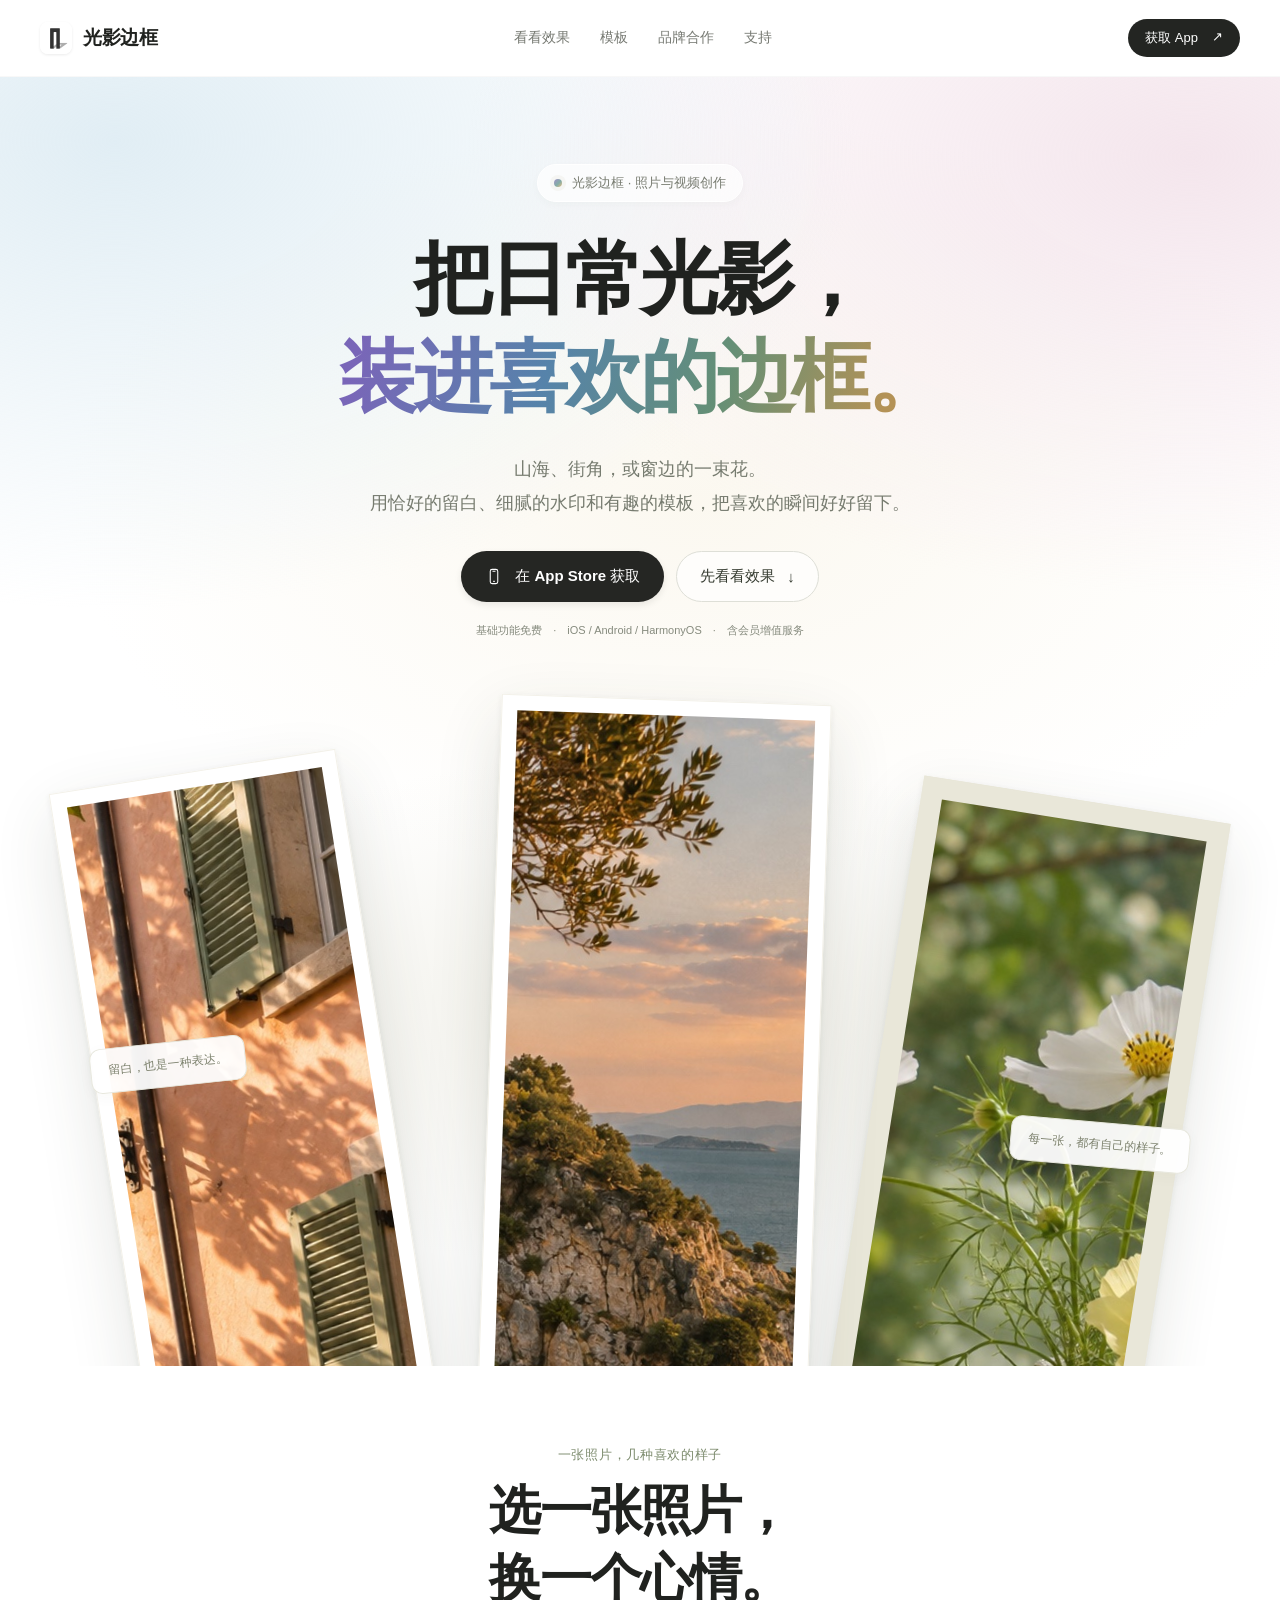
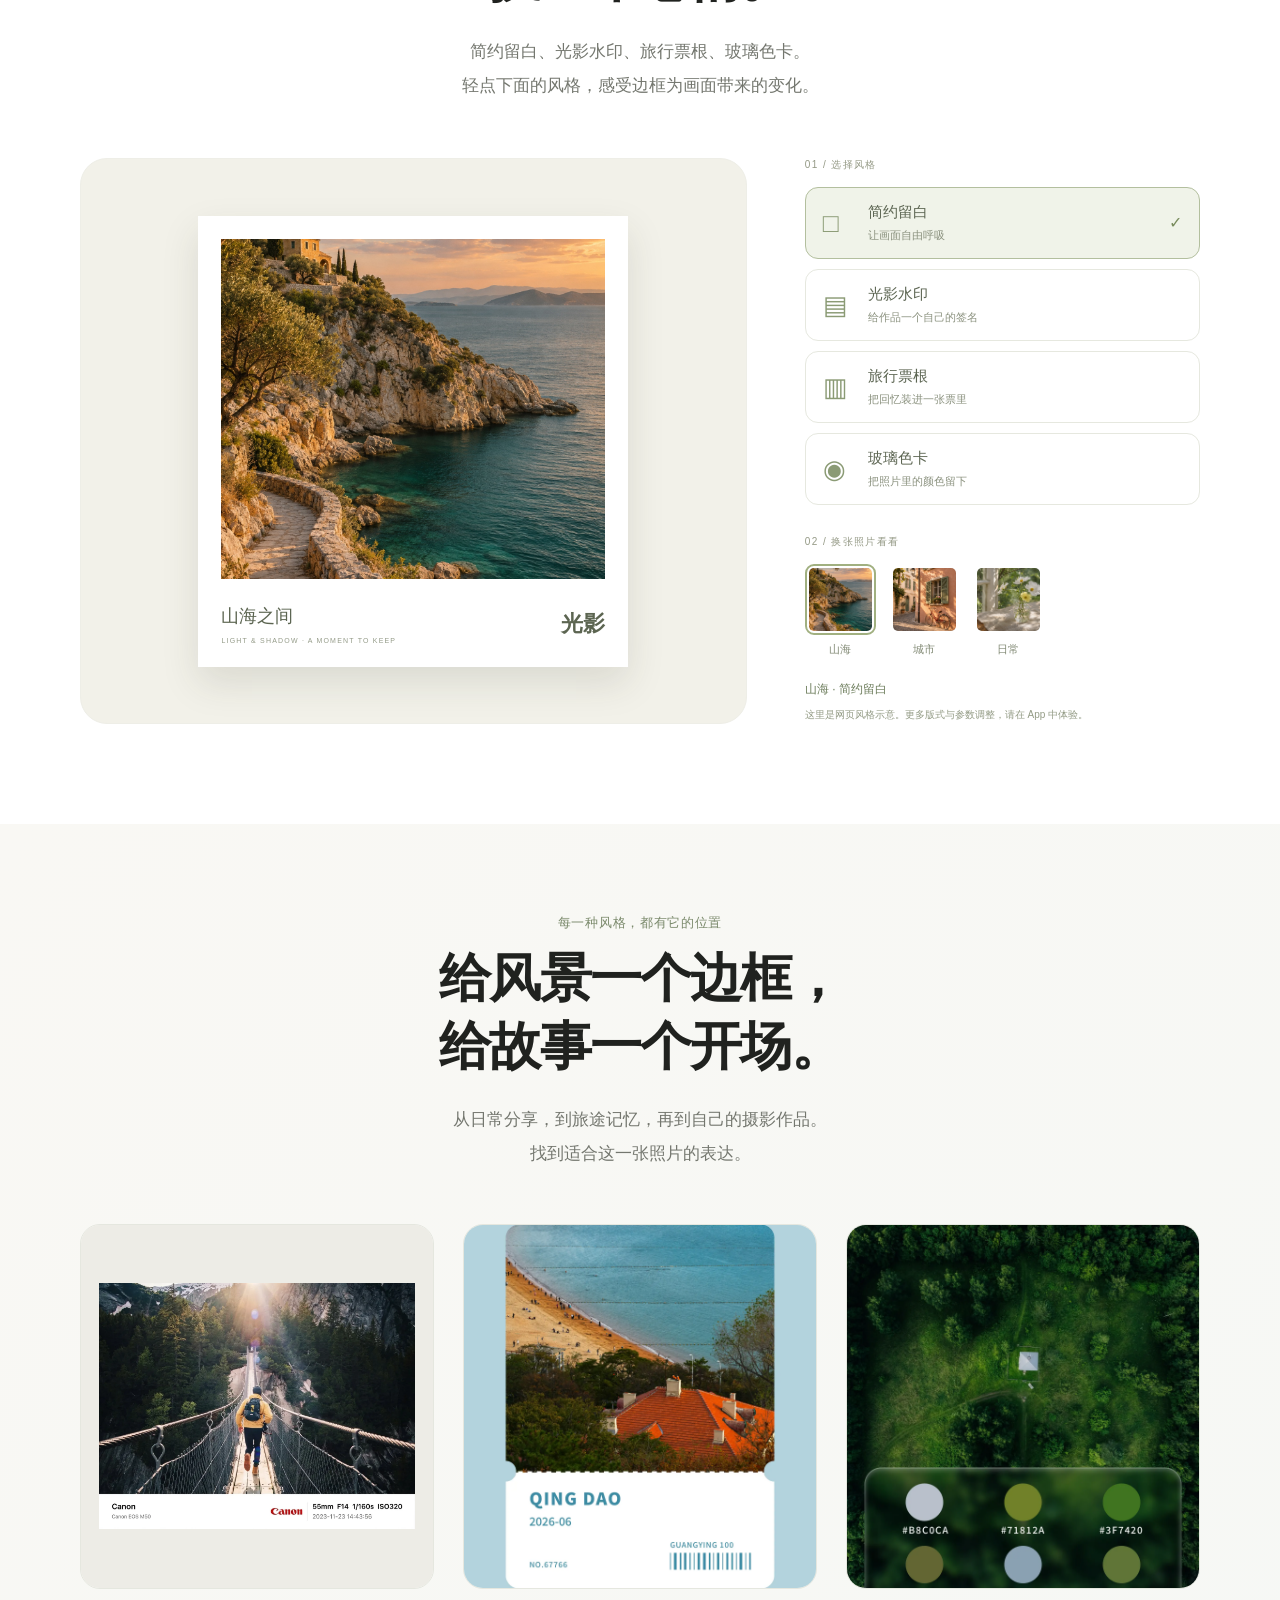
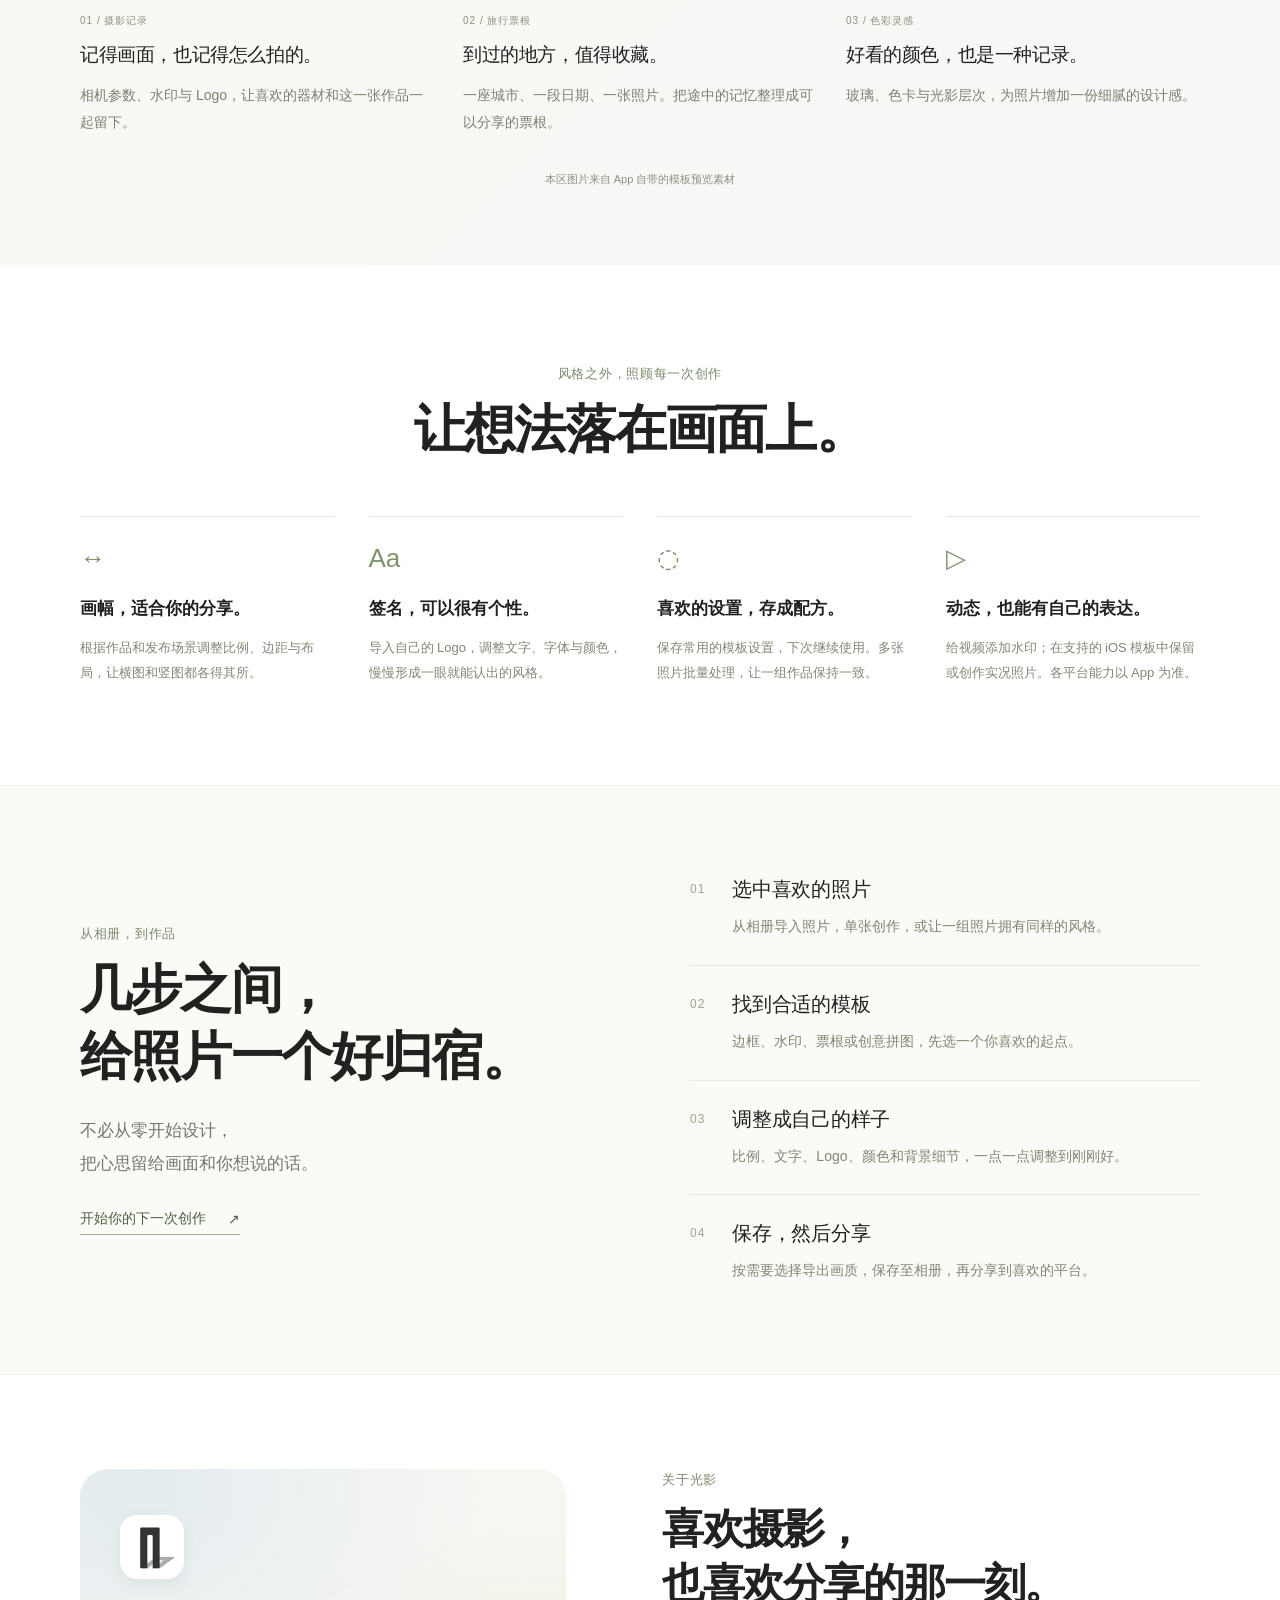
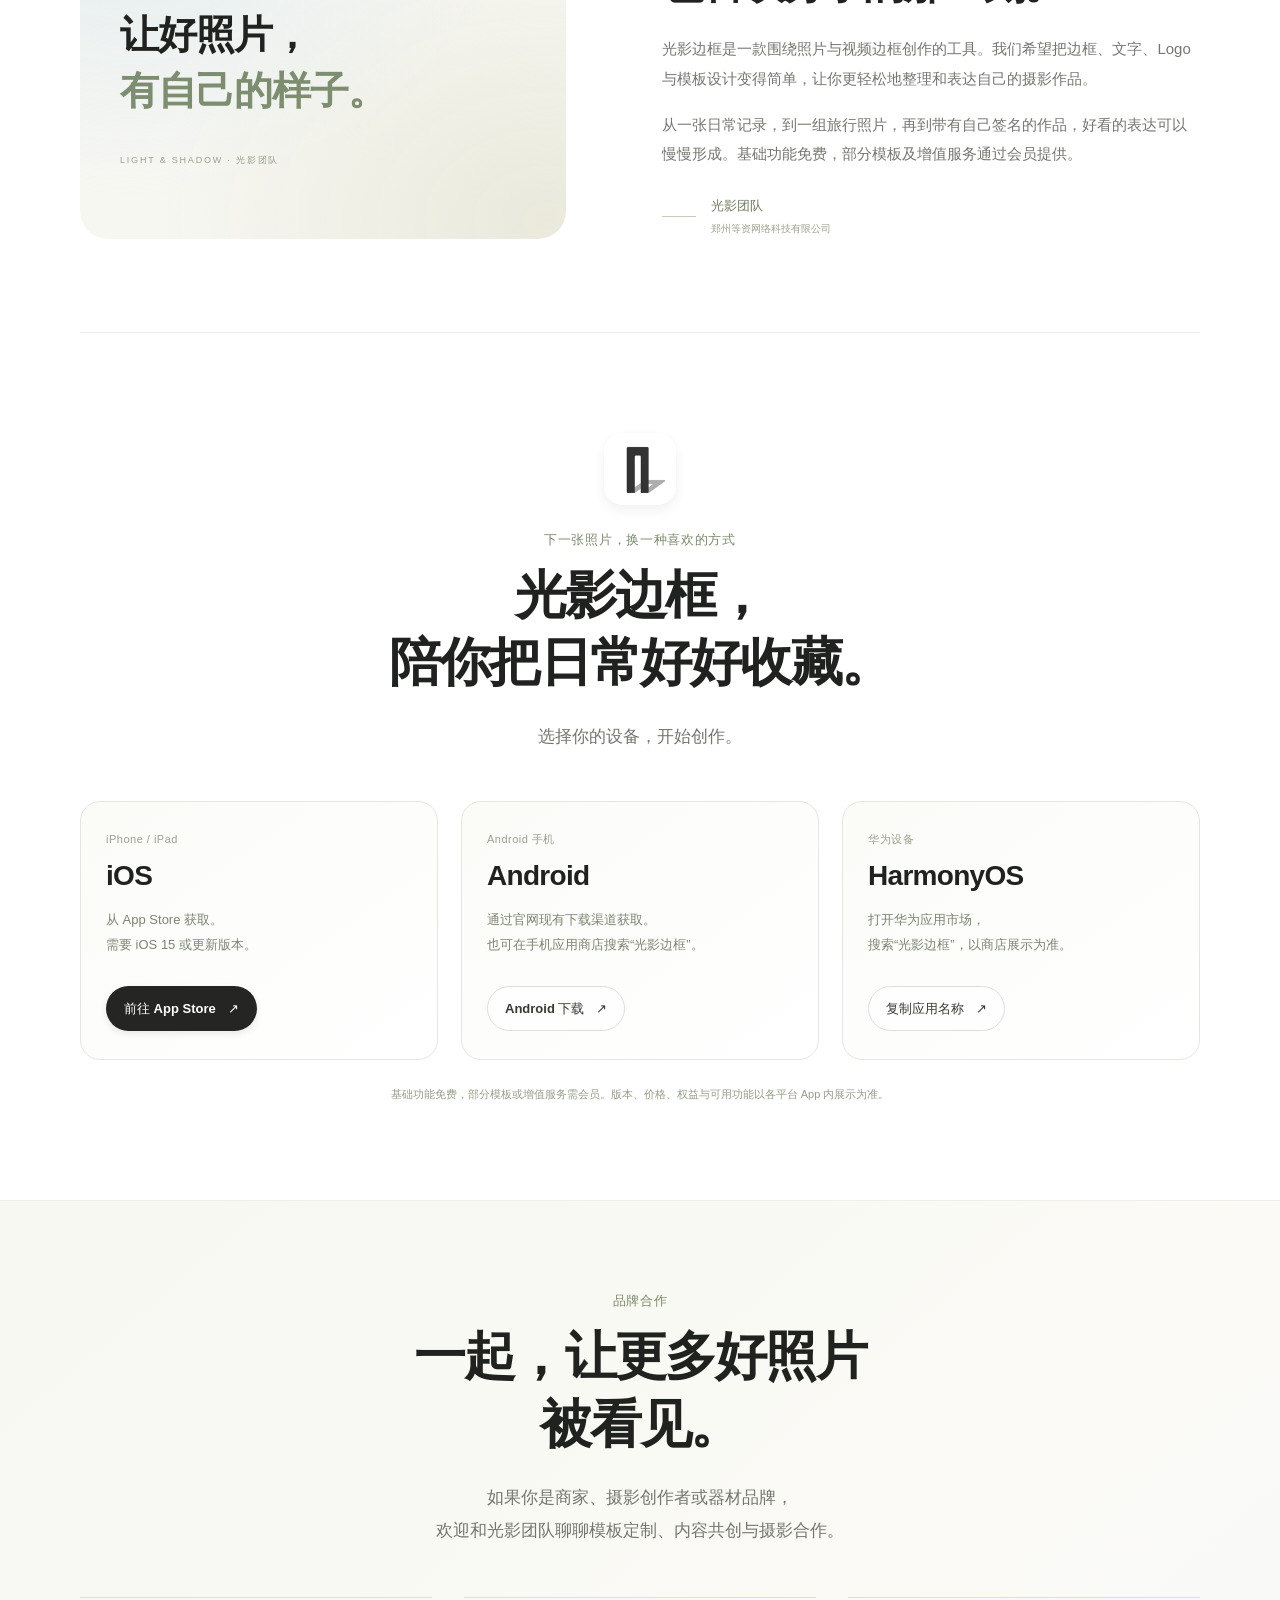
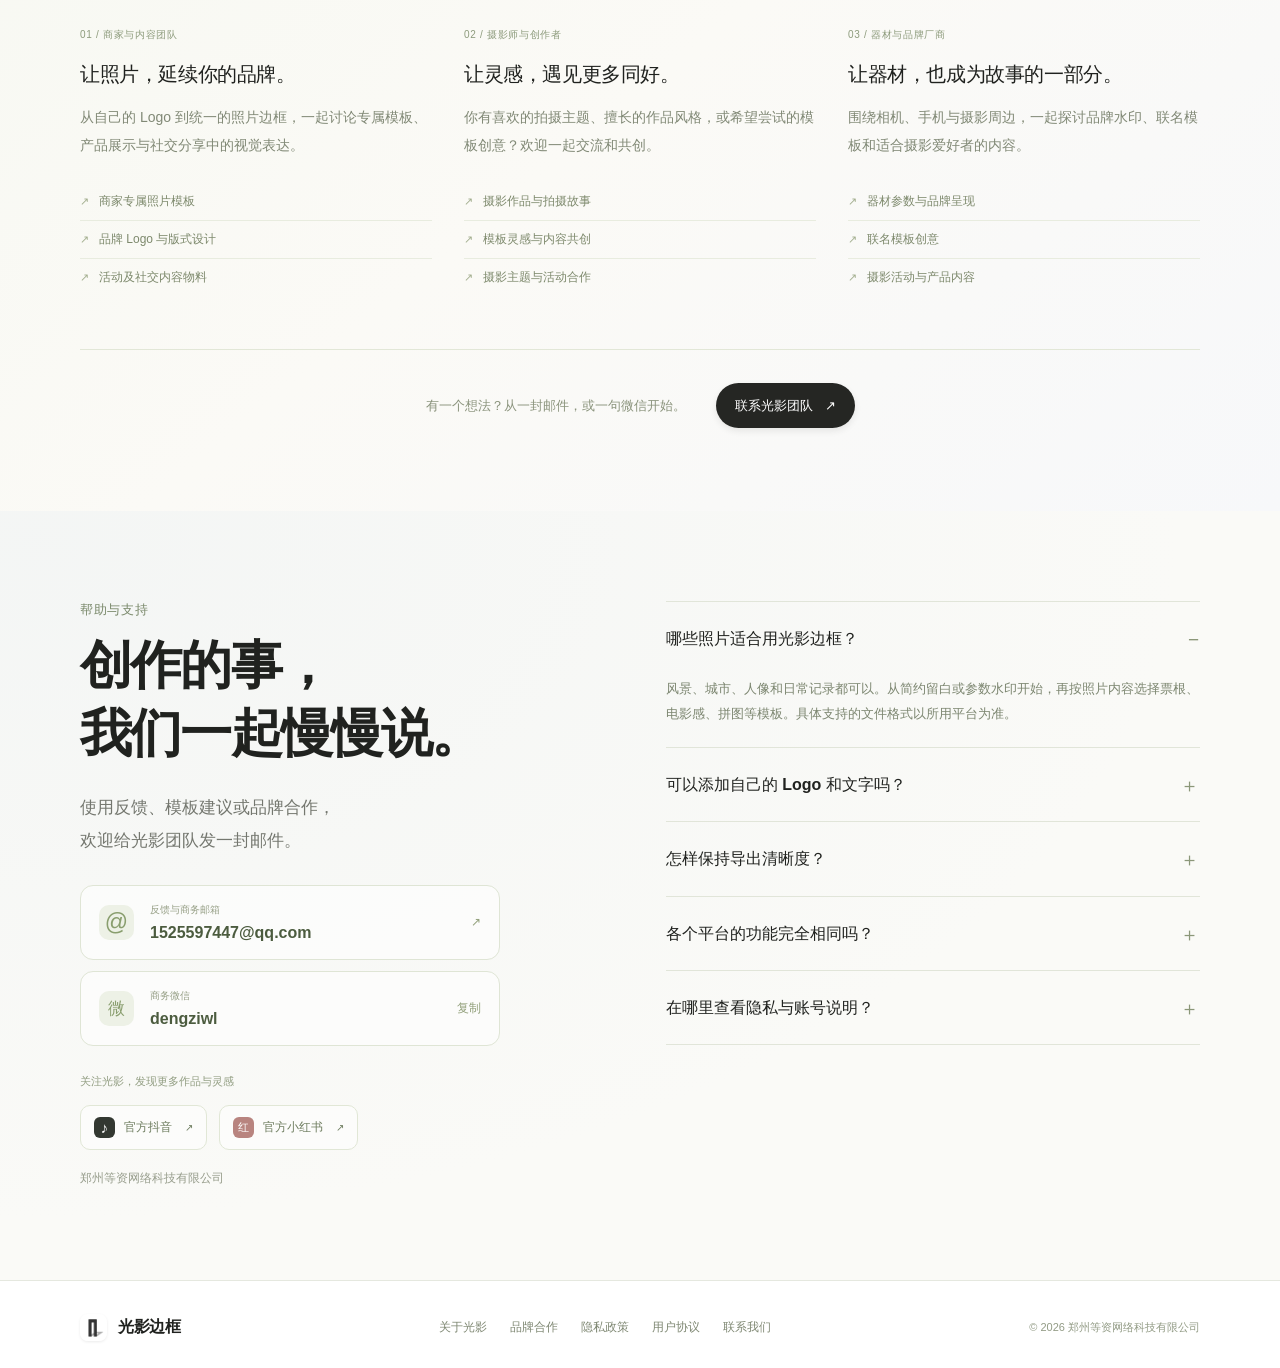
==== light-shadow-border/index.html @ 0f3b9ece "补充光影边框品牌合作、团队介绍与官方联系入口" ====
<!doctype html>
<html lang="zh-Hans">
<head>
<meta charset="utf-8"><meta name="viewport" content="width=device-width,initial-scale=1"><meta name="theme-color" content="#fbfaf7">
<title>光影边框 · 把日常光影，装进喜欢的边框。</title>
<meta name="description" content="光影边框，为照片与视频添加边框、参数水印、旅行票根与创意模板。自定义 Logo、文字与版式，批量保存喜欢的风格。支持 iOS、Android 与 HarmonyOS。">
<meta property="og:title" content="光影边框 · 把日常光影，装进喜欢的边框。"><meta property="og:description" content="留白、光影、水印与票根，让每一张照片都有自己的表达。"><meta property="og:type" content="website">
<link rel="icon" href="assets/icon.png" type="image/png"><link rel="stylesheet" href="style.css"><script src="app.js" defer></script>
</head>
<body>
<a class="skip-link" href="#main">跳到正文</a>
<header class="site-header"><div class="header-inner"><a class="brand" href="#main" aria-label="光影边框首页"><img src="assets/icon.png" alt="" width="32" height="32"><span>光影边框</span></a><nav class="main-nav" aria-label="页面导航"><a href="#playground">看看效果</a><a href="#templates">模板</a><a class="nav-secondary" href="#cooperation">品牌合作</a><a href="#support">支持</a></nav><a class="header-action" href="#download">获取 App <span aria-hidden="true">↗</span></a></div></header>
<main id="main">
<section class="hero" aria-labelledby="hero-title"><div class="hero-glow" aria-hidden="true"></div><div class="wrap hero-content"><p class="eyebrow-pill"><span class="color-dot" aria-hidden="true"></span> 光影边框 · 照片与视频创作</p><h1 id="hero-title">把日常光影，<br><span class="gradient-text">装进喜欢的边框。</span></h1><p class="hero-description">山海、街角，或窗边的一束花。<br>用恰好的留白、细腻的水印和有趣的模板，把喜欢的瞬间好好留下。</p><div class="hero-actions"><a class="button button-dark" href="https://apps.apple.com/cn/app/id6446897199" target="_blank" rel="noopener noreferrer"><svg viewBox="0 0 24 24" aria-hidden="true"><rect x="7" y="2.5" width="10" height="19" rx="2.5"></rect><path d="M10 5h4M11 18.5h2"></path></svg>在 App Store 获取</a><a class="button button-light" href="#playground">先看看效果 <span aria-hidden="true">↓</span></a></div><p class="hero-meta">基础功能免费 <span>·</span> iOS / Android / HarmonyOS <span>·</span> 含会员增值服务</p></div>
<div class="hero-gallery wrap" aria-label="三张照片的边框风格示意"><figure class="art-card art-city"><img src="assets/city.jpg" alt="AI 示例摄影：暖色街角、百叶窗与一辆红色自行车。" width="1086" height="1448" decoding="async"><figcaption><span>光落在街角</span><small>A SLOW AFTERNOON</small></figcaption></figure><figure class="art-card art-coast"><img src="assets/coast.jpg" alt="AI 示例摄影：落日下的海岸、石阶与远山。" width="1086" height="1448" fetchpriority="high"><figcaption><div><strong>光影边框</strong><small>把喜欢的瞬间好好留下</small></div><span class="tiny-rule" aria-hidden="true"></span><span>LIGHT<br>& SHADOW</span></figcaption></figure><figure class="art-card art-flowers"><img src="assets/flowers.jpg" alt="AI 示例摄影：窗边玻璃花瓶中的白色与淡黄色花朵。" width="1448" height="1086" decoding="async"><figcaption><strong>给日常<br>一点温柔</strong><span class="flower-stamp" aria-hidden="true">EVERY<br>DAY</span></figcaption></figure><span class="gallery-note note-one">留白，也是一种表达。</span><span class="gallery-note note-two">每一张，都有自己的样子。</span></div><p class="image-note">AI 示例摄影 · 网页边框风格示意，实际效果以 App 为准</p></section>

<section class="playground-section wrap" id="playground" aria-labelledby="playground-title"><div class="section-intro centered"><p class="eyebrow">一张照片，几种喜欢的样子</p><h2 id="playground-title">选一张照片，<br>换一个心情。</h2><p>简约留白、光影水印、旅行票根、玻璃色卡。<br>轻点下面的风格，感受边框为画面带来的变化。</p></div><div class="playground"><div class="preview-stage" id="preview-stage" style="--photo:url('assets/coast.jpg')"><div class="demo-frame" id="demo-frame" data-style="white"><img id="demo-photo" src="assets/coast.jpg" alt="山海示例照片，简约留白风格。" width="1086" height="1448" loading="lazy"><div class="frame-caption"><div><strong id="frame-title">山海之间</strong><span class="frame-subtitle">LIGHT & SHADOW · A MOMENT TO KEEP</span></div><span class="frame-mark" aria-hidden="true">光影</span></div><div class="palette-strip" aria-label="示例配色"><span style="--swatch:#40665e"></span><span style="--swatch:#bd9566"></span><span style="--swatch:#e4d1b4"></span><small>A LITTLE LIGHT,<br>A LITTLE LIFE.</small></div></div></div><div class="preview-controls"><div><p class="control-label">01 / 选择风格</p><div class="style-options" role="group" aria-label="边框风格"><button class="style-option selected" data-style="white" aria-pressed="true"><span class="style-symbol" aria-hidden="true">□</span><span>简约留白<small>让画面自由呼吸</small></span><span class="selected-mark" aria-hidden="true">✓</span></button><button class="style-option" data-style="watermark" aria-pressed="false"><span class="style-symbol" aria-hidden="true">▤</span><span>光影水印<small>给作品一个自己的签名</small></span><span class="selected-mark" aria-hidden="true">✓</span></button><button class="style-option" data-style="ticket" aria-pressed="false"><span class="style-symbol" aria-hidden="true">▥</span><span>旅行票根<small>把回忆装进一张票里</small></span><span class="selected-mark" aria-hidden="true">✓</span></button><button class="style-option" data-style="glass" aria-pressed="false"><span class="style-symbol" aria-hidden="true">◉</span><span>玻璃色卡<small>把照片里的颜色留下</small></span><span class="selected-mark" aria-hidden="true">✓</span></button></div></div><div class="photo-picker"><p class="control-label">02 / 换张照片看看</p><div class="photo-options" role="group" aria-label="示例照片"><button data-photo="coast" class="photo-option selected" aria-pressed="true"><img src="assets/coast.jpg" alt="" width="72" height="72"><span>山海</span></button><button data-photo="city" class="photo-option" aria-pressed="false"><img src="assets/city.jpg" alt="" width="72" height="72"><span>城市</span></button><button data-photo="flowers" class="photo-option" aria-pressed="false"><img src="assets/flowers.jpg" alt="" width="72" height="72"><span>日常</span></button></div></div><p class="demo-note" id="demo-status" aria-live="polite">山海 · 简约留白</p><p class="demo-disclaimer">这里是网页风格示意。更多版式与参数调整，请在 App 中体验。</p></div></div></section>

<section class="templates-section" id="templates" aria-labelledby="templates-title"><div class="wrap"><div class="section-intro centered"><p class="eyebrow">每一种风格，都有它的位置</p><h2 id="templates-title">给风景一个边框，<br>给故事一个开场。</h2><p>从日常分享，到旅途记忆，再到自己的摄影作品。<br>找到适合这一张照片的表达。</p></div><div class="template-grid"><article class="template-card"><div class="template-art watermark-art"><img src="assets/template-watermark.webp" alt="App 内置模板预览：吊桥风景照片，下方展示相机品牌与拍摄参数。" width="1200" height="933" loading="lazy"></div><span class="template-index">01 / 摄影记录</span><h3>记得画面，也记得怎么拍的。</h3><p>相机参数、水印与 Logo，让喜欢的器材和这一张作品一起留下。</p></article><article class="template-card"><div class="template-art ticket-art"><img src="assets/template-ticket.webp" alt="App 内置旅行票根模板：海边照片与城市名称、日期和条码组成票根。" width="1500" height="2000" loading="lazy"></div><span class="template-index">02 / 旅行票根</span><h3>到过的地方，值得收藏。</h3><p>一座城市、一段日期、一张照片。把途中的记忆整理成可以分享的票根。</p></article><article class="template-card"><div class="template-art palette-art"><img src="assets/template-palette.webp" alt="App 内置玻璃色卡模板：绿色森林照片上呈现毛玻璃配色卡片。" width="1500" height="2000" loading="lazy"></div><span class="template-index">03 / 色彩灵感</span><h3>好看的颜色，也是一种记录。</h3><p>玻璃、色卡与光影层次，为照片增加一份细腻的设计感。</p></article></div><p class="image-note">本区图片来自 App 自带的模板预览素材</p></div></section>

<section class="features-section wrap" aria-labelledby="features-title"><div class="section-intro centered"><p class="eyebrow">风格之外，照顾每一次创作</p><h2 id="features-title">让想法落在画面上。</h2></div><div class="feature-grid"><article><span class="feature-symbol" aria-hidden="true">↔</span><h3>画幅，适合你的分享。</h3><p>根据作品和发布场景调整比例、边距与布局，让横图和竖图都各得其所。</p></article><article><span class="feature-symbol" aria-hidden="true">Aa</span><h3>签名，可以很有个性。</h3><p>导入自己的 Logo，调整文字、字体与颜色，慢慢形成一眼就能认出的风格。</p></article><article><span class="feature-symbol" aria-hidden="true">◌</span><h3>喜欢的设置，存成配方。</h3><p>保存常用的模板设置，下次继续使用。多张照片批量处理，让一组作品保持一致。</p></article><article><span class="feature-symbol" aria-hidden="true">▷</span><h3>动态，也能有自己的表达。</h3><p>给视频添加水印；在支持的 iOS 模板中保留或创作实况照片。各平台能力以 App 为准。</p></article></div></section>

<section class="workflow-section" id="workflow" aria-labelledby="workflow-title"><div class="wrap workflow-inner"><div class="section-intro"><p class="eyebrow">从相册，到作品</p><h2 id="workflow-title">几步之间，<br>给照片一个好归宿。</h2><p>不必从零开始设计，<br>把心思留给画面和你想说的话。</p><a class="text-link" href="#download">开始你的下一次创作 <span aria-hidden="true">↗</span></a></div><ol class="workflow"><li><span class="step-number">01</span><div><h3>选中喜欢的照片</h3><p>从相册导入照片，单张创作，或让一组照片拥有同样的风格。</p></div></li><li><span class="step-number">02</span><div><h3>找到合适的模板</h3><p>边框、水印、票根或创意拼图，先选一个你喜欢的起点。</p></div></li><li><span class="step-number">03</span><div><h3>调整成自己的样子</h3><p>比例、文字、Logo、颜色和背景细节，一点一点调整到刚刚好。</p></div></li><li><span class="step-number">04</span><div><h3>保存，然后分享</h3><p>按需要选择导出画质，保存至相册，再分享到喜欢的平台。</p></div></li></ol></div></section>

<section class="about-section wrap" id="about" aria-labelledby="about-title"><div class="about-visual" aria-hidden="true"><img src="assets/icon.png" alt="" width="64" height="64"><p>让好照片，<br><span>有自己的样子。</span></p><small>LIGHT & SHADOW · 光影团队</small></div><div class="section-intro about-copy"><p class="eyebrow">关于光影</p><h2 id="about-title">喜欢摄影，<br>也喜欢分享的那一刻。</h2><p>光影边框是一款围绕照片与视频边框创作的工具。我们希望把边框、文字、Logo 与模板设计变得简单，让你更轻松地整理和表达自己的摄影作品。</p><p>从一张日常记录，到一组旅行照片，再到带有自己签名的作品，好看的表达可以慢慢形成。基础功能免费，部分模板及增值服务通过会员提供。</p><div class="about-signature"><span class="signature-rule" aria-hidden="true"></span><span>光影团队<small>郑州等资网络科技有限公司</small></span></div></div></section>

<section class="download-section wrap" id="download" aria-labelledby="download-title"><div class="section-intro centered"><img class="large-icon" src="assets/icon.png" alt="光影边框图标" width="72" height="72" loading="lazy"><p class="eyebrow">下一张照片，换一种喜欢的方式</p><h2 id="download-title">光影边框，<br>陪你把日常好好收藏。</h2><p>选择你的设备，开始创作。</p></div><div class="download-grid"><article><span class="platform-type">iPhone / iPad</span><h3>iOS</h3><p>从 App Store 获取。<br>需要 iOS 15 或更新版本。</p><a class="button button-dark" href="https://apps.apple.com/cn/app/id6446897199" target="_blank" rel="noopener noreferrer">前往 App Store <span aria-hidden="true">↗</span></a></article><article><span class="platform-type">Android 手机</span><h3>Android</h3><p>通过官网现有下载渠道获取。<br>也可在手机应用商店搜索“光影边框”。</p><a class="button button-light" href="https://www.pgyer.com/0Vx03O" target="_blank" rel="noopener noreferrer">Android 下载 <span aria-hidden="true">↗</span></a></article><article><span class="platform-type">华为设备</span><h3>HarmonyOS</h3><p>打开华为应用市场，<br>搜索“光影边框”，以商店展示为准。</p><button class="button button-light" id="copy-name" type="button">复制应用名称 <span aria-hidden="true">↗</span></button><span id="copy-status" class="copy-status" aria-live="polite"></span></article></div><p class="download-note">基础功能免费，部分模板或增值服务需会员。版本、价格、权益与可用功能以各平台 App 内展示为准。</p></section>

<section class="cooperation-section" id="cooperation" aria-labelledby="cooperation-title"><div class="wrap"><div class="section-intro centered"><p class="eyebrow">品牌合作</p><h2 id="cooperation-title">一起，让更多好照片<br>被看见。</h2><p>如果你是商家、摄影创作者或器材品牌，<br>欢迎和光影团队聊聊模板定制、内容共创与摄影合作。</p></div><div class="cooperation-grid"><article><span class="cooperation-number">01 / 商家与内容团队</span><h3>让照片，延续你的品牌。</h3><p>从自己的 Logo 到统一的照片边框，一起讨论专属模板、产品展示与社交分享中的视觉表达。</p><ul><li>商家专属照片模板</li><li>品牌 Logo 与版式设计</li><li>活动及社交内容物料</li></ul></article><article><span class="cooperation-number">02 / 摄影师与创作者</span><h3>让灵感，遇见更多同好。</h3><p>你有喜欢的拍摄主题、擅长的作品风格，或希望尝试的模板创意？欢迎一起交流和共创。</p><ul><li>摄影作品与拍摄故事</li><li>模板灵感与内容共创</li><li>摄影主题与活动合作</li></ul></article><article><span class="cooperation-number">03 / 器材与品牌厂商</span><h3>让器材，也成为故事的一部分。</h3><p>围绕相机、手机与摄影周边，一起探讨品牌水印、联名模板和适合摄影爱好者的内容。</p><ul><li>器材参数与品牌呈现</li><li>联名模板创意</li><li>摄影活动与产品内容</li></ul></article></div><div class="cooperation-cta"><p>有一个想法？从一封邮件，或一句微信开始。</p><a class="button button-dark" href="#support">联系光影团队 <span aria-hidden="true">↗</span></a></div></div></section>

<section class="support-section" id="support" aria-labelledby="support-title"><div class="wrap support-inner"><div class="section-intro"><p class="eyebrow">帮助与支持</p><h2 id="support-title">创作的事，<br>我们一起慢慢说。</h2><p>使用反馈、模板建议或品牌合作，<br>欢迎给光影团队发一封邮件。</p><div class="contact-channels"><a class="contact-card" href="mailto:1525597447@qq.com"><span class="channel-icon" aria-hidden="true">@</span><span class="channel-content"><small>反馈与商务邮箱</small><strong>1525597447@qq.com</strong></span><span class="channel-action" aria-hidden="true">↗</span></a><button class="contact-card" id="copy-wechat" type="button" aria-label="复制商务微信 dengziwl"><span class="channel-icon wechat-symbol" aria-hidden="true">微</span><span class="channel-content"><small>商务微信</small><strong>dengziwl</strong></span><span class="channel-action">复制</span></button><p id="wechat-status" class="wechat-status" aria-live="polite"></p></div><div class="official-social"><p>关注光影，发现更多作品与灵感</p><div class="social-links"><a href="https://www.douyin.com/user/MS4wLjABAAAAMjdyIV0dz4E5oUwbGMgrH6rC6x3A-pm4O27nnhveDzQ" target="_blank" rel="noopener noreferrer"><span class="social-icon douyin-icon" aria-hidden="true">♪</span>官方抖音 <span aria-hidden="true">↗</span></a><a href="https://www.xiaohongshu.com/user/profile/626b87c7000000002102404c" target="_blank" rel="noopener noreferrer"><span class="social-icon redbook-icon" aria-hidden="true">红</span>官方小红书 <span aria-hidden="true">↗</span></a></div></div><p class="company-note">郑州等资网络科技有限公司</p></div><div class="faq-list"><details open><summary>哪些照片适合用光影边框？</summary><p>风景、城市、人像和日常记录都可以。从简约留白或参数水印开始，再按照片内容选择票根、电影感、拼图等模板。具体支持的文件格式以所用平台为准。</p></details><details><summary>可以添加自己的 Logo 和文字吗？</summary><p>可以。App 支持本地 Logo 与文字编辑；不同模板提供的字体、颜色、边距、参数和位置选项有所不同。你也可以把常用设置保存为配方。</p></details><details><summary>怎样保持导出清晰度？</summary><p>请在“我的”中的导出画质设置里选择适合的质量，并尽量使用清晰原图。原图档仍会经过模板绘制与格式编码，成图尺寸也与照片、模板、格式和设备能力有关。</p></details><details><summary>各个平台的功能完全相同吗？</summary><p>各平台的模板、实况照片、视频与会员权益可能存在差异。例如部分 iOS 模板支持实况输出。请以设备上的 App 和应用商店说明为准。</p></details><details><summary>在哪里查看隐私与账号说明？</summary><p>请查看<a href="https://prod.dengziwl.com/treaty/PrivacyPolicy.html" target="_blank" rel="noopener noreferrer">现行隐私政策</a>和<a href="https://prod.dengziwl.com/treaty/serviceagreement.html" target="_blank" rel="noopener noreferrer">用户服务协议</a>。账号、会员、广告与其他联网服务的相关信息处理，以这些说明及 App 内授权提示为准。</p></details></div></div></section>
</main>
<footer class="site-footer"><div class="wrap footer-inner"><a class="brand" href="#main"><img src="assets/icon.png" alt="" width="27" height="27"><span>光影边框</span></a><nav aria-label="页脚"><a href="#about">关于光影</a><a href="#cooperation">品牌合作</a><a href="https://prod.dengziwl.com/treaty/PrivacyPolicy.html" target="_blank" rel="noopener noreferrer">隐私政策</a><a href="https://prod.dengziwl.com/treaty/serviceagreement.html" target="_blank" rel="noopener noreferrer">用户协议</a><a href="#support">联系我们</a></nav><p>© 2026 郑州等资网络科技有限公司</p></div></footer>
</body></html>
---- light-shadow-border/style.css ----
:root{color-scheme:light;--ink:#20221f;--muted:#74776f;--line:#e7e7df;--sage:#6d8061;--paper:#fbfaf7;font-family:-apple-system,BlinkMacSystemFont,"SF Pro Display","PingFang SC","Helvetica Neue",sans-serif}*{box-sizing:border-box}html{scroll-padding-top:92px}body{margin:0;background:#fff;color:var(--ink);-webkit-font-smoothing:antialiased}img{max-width:100%;display:block}figure,p{margin:0}a{color:inherit;text-decoration:none}button{font:inherit;cursor:pointer}a,button,summary{-webkit-tap-highlight-color:transparent}a:focus-visible,button:focus-visible,summary:focus-visible{outline:3px solid #8271bd;outline-offset:5px}button:disabled{cursor:default}.wrap{width:min(1120px,calc(100% - 64px));margin-inline:auto}.centered{text-align:center}.skip-link{position:fixed;left:20px;top:-100px;padding:12px;background:white;z-index:50;border:1px solid var(--line);border-radius:9px}.skip-link:focus{top:15px}
.site-header{position:sticky;top:0;z-index:20;background:#ffffffd9;backdrop-filter:blur(20px);-webkit-backdrop-filter:blur(20px);border-bottom:1px solid #26302308}.header-inner{height:76px;width:min(1300px,calc(100% - 80px));display:flex;align-items:center;justify-content:space-between;gap:24px;margin:auto}.brand{display:inline-flex;gap:11px;align-items:center;font-weight:650;font-size:19px;letter-spacing:-.4px}.brand img{border-radius:8px;box-shadow:0 1px 3px #00000015}.main-nav{display:flex;gap:30px;align-items:center;font-size:14px;color:#777a73}.main-nav a:hover{color:#3d5234}.header-action{background:#232522;color:white;font-size:13px;padding:10px 17px;border-radius:25px;display:flex;gap:14px}.button{display:inline-flex;gap:12px;align-items:center;justify-content:center;padding:14px 23px;border-radius:40px;min-height:51px;font-size:15px;font-weight:550;border:1px solid transparent}.button-dark{background:#252623;color:#fff;box-shadow:0 3px 7px #00000015}.button-dark:hover{background:#454a40}.button svg{width:18px;height:21px;fill:none;stroke:currentColor;stroke-width:1.4}.button-light{background:#ffffffb3;border:1px solid #dedfd7;color:#353b30}.button-light:hover{background:#f2f4ee}.text-link{display:inline-flex;gap:22px;align-items:center;border-bottom:1px solid #a6b09c;padding-bottom:6px;color:#4d6141;font-size:14px;font-weight:550}
.hero{position:relative;isolation:isolate;overflow:hidden;padding:87px 0 46px}.hero-glow{position:absolute;z-index:-1;inset:0 0 38%;pointer-events:none;background:radial-gradient(ellipse at 9% 8%,#d7e8f1bf,transparent 45%),radial-gradient(ellipse at 93% 10%,#efdae4ad,transparent 43%),radial-gradient(ellipse at 55% 53%,#f7f0de75,transparent 64%)}.hero-content{text-align:center}.eyebrow-pill{display:inline-flex;align-items:center;gap:10px;font-size:13px;color:#777b70;background:#ffffffb8;border:1px solid #ffffff;border-radius:30px;padding:9px 16px;margin-bottom:28px;box-shadow:0 3px 9px #363b2107}.color-dot{width:8px;height:8px;border-radius:50%;background:linear-gradient(135deg,#a190c7,#83aca6 55%,#e3bc80);box-shadow:0 0 0 4px #e6e8dd55}.hero h1{font-size:clamp(48px,6.2vw,80px);letter-spacing:-3.5px;line-height:1.23;font-weight:760;margin:0 0 27px}.gradient-text{background:linear-gradient(106deg,#7966b8 4%,#5683aa 35%,#648f76 63%,#b49256 90%);color:transparent;background-clip:text;-webkit-background-clip:text}.hero-description{font-size:18px;line-height:1.9;color:#767b6f;max-width:770px;margin:0 auto 30px}.hero-actions{display:flex;justify-content:center;gap:12px;align-items:center;flex-wrap:wrap}.hero-meta{font-size:11px;color:#868b7e;line-height:1.9;margin-top:18px}.hero-meta span{margin:0 8px}.hero-gallery{height:600px;max-width:1100px;position:relative;margin-top:42px;isolation:isolate}.hero-gallery:before{content:"";position:absolute;z-index:-1;inset:60px 0 0;background:radial-gradient(ellipse,#e8e6da94,transparent 68%)}.art-card{background:white;box-shadow:0 25px 65px #383e2924,0 2px 6px #292c2312;border:1px solid #f3f1e9;position:absolute}.art-card img{width:100%;object-fit:cover}.art-city{left:7%;top:80px;width:290px;padding:15px 15px 0;transform:rotate(-9deg)}.art-city img{aspect-ratio:3/4}.art-city figcaption{padding:16px 2px 21px;display:flex;flex-direction:column;gap:7px;font-size:14px}.art-city small{font-size:8px;letter-spacing:1.8px;color:#999482}.art-coast{width:330px;left:calc(50% - 165px);top:17px;padding:15px;z-index:2;transform:rotate(2deg)}.art-coast img{aspect-ratio:3/4}.art-coast figcaption{display:flex;align-items:center;gap:13px;padding:20px 2px 3px;font-size:9px;color:#4f5c4d}.art-coast strong{font-size:13px;font-weight:680}.art-coast small{display:block;font-size:8px;margin-top:6px;color:#8d9483}.art-coast .tiny-rule{width:1px;height:30px;background:#dfe2d8;margin-left:auto}.art-coast figcaption>span:last-child{font-size:9px;line-height:1.7;letter-spacing:1px}.art-flowers{right:5%;top:110px;width:310px;padding:20px;background:#e9e7d9;transform:rotate(9deg);border-color:#e9e7d9}.art-flowers img{aspect-ratio:1;object-position:60% center}.art-flowers figcaption{border-top:1px dashed #b4b6a1;background:white;position:relative;display:flex;justify-content:space-between;align-items:center;padding:24px 16px 27px;color:#68775a}.art-flowers figcaption:before,.art-flowers figcaption:after{content:"";position:absolute;top:-10px;width:20px;height:20px;background:#e9e7d9;border-radius:50%}.art-flowers figcaption:before{left:-10px}.art-flowers figcaption:after{right:-10px}.art-flowers strong{font-size:21px;line-height:1.6}.flower-stamp{font-size:9px;letter-spacing:1px;line-height:1.8;border:1px solid #c4c9b8;border-radius:50%;padding:14px 8px;transform:rotate(12deg)}.gallery-note{position:absolute;font-size:12px;z-index:3;background:#fffffff0;box-shadow:0 4px 15px #3b3e2a09;border:1px solid #e8e8de;border-radius:11px;padding:13px 17px;color:#7d826e}.note-one{left:0;top:360px;transform:rotate(-6deg)}.note-two{right:0;top:440px;transform:rotate(5deg)}.image-note{font-size:11px;line-height:1.8;text-align:center;color:#8c9182;margin-top:18px}
.section-intro h2{font-size:clamp(36px,4.2vw,52px);line-height:1.3;font-weight:710;letter-spacing:-1.8px;margin:13px 0 23px}.section-intro>p:not(.eyebrow){font-size:17px;line-height:1.95;color:var(--muted)}.eyebrow{font-size:13px;letter-spacing:.7px;color:#7b8a6c;font-weight:550;margin:0}.playground-section{padding-top:80px;padding-bottom:100px}.playground{display:grid;grid-template-columns:1.35fr .8fr;gap:58px;margin-top:56px;align-items:center}.preview-stage{position:relative;isolation:isolate;min-height:566px;display:flex;justify-content:center;align-items:center;background:#f2f1e9;border:1px solid #eeeee7;border-radius:27px;padding:42px;overflow:hidden}.demo-frame{width:100%;max-width:430px;padding:23px;background:white;box-shadow:0 16px 35px #34382a20;transition:padding .25s,background .25s,border-radius .25s;position:relative;isolation:isolate;overflow:hidden}.demo-frame>img{width:100%;height:340px;object-fit:cover;object-position:center}.frame-caption{display:flex;justify-content:space-between;align-items:center;gap:20px;padding-top:25px;color:#5c6551}.frame-caption strong{display:block;font-size:18px;font-weight:580}.frame-subtitle{display:block;font-size:7px;letter-spacing:1.2px;margin-top:9px;color:#949b88}.frame-mark{font-size:22px;font-weight:750;flex:none}.palette-strip{display:none}.demo-frame[data-style="watermark"]{padding:0;background:white}.demo-frame[data-style="watermark"]>img{height:350px}.demo-frame[data-style="watermark"] .frame-caption{padding:25px 23px 28px;flex-direction:row-reverse}.demo-frame[data-style="watermark"] .frame-mark{border-right:1px solid #e6e7df;padding-right:20px;color:#424e38;font-size:25px}.demo-frame[data-style="watermark"] .frame-caption strong{font-size:16px}.demo-frame[data-style="ticket"]{padding:20px;border-radius:20px;background:#dfe7dc}.demo-frame[data-style="ticket"]>img{height:300px;border-radius:12px 12px 0 0}.demo-frame[data-style="ticket"] .frame-caption{position:relative;background:white;border-top:1px dashed #b6c4b0;padding:25px 20px}.demo-frame[data-style="ticket"] .frame-caption:before,.demo-frame[data-style="ticket"] .frame-caption:after{content:"";position:absolute;top:-11px;border-radius:50%;width:22px;height:22px;background:#dfe7dc}.demo-frame[data-style="ticket"] .frame-caption:before{left:-11px}.demo-frame[data-style="ticket"] .frame-caption:after{right:-11px}.demo-frame[data-style="ticket"] .frame-mark{font-size:0;width:47px;height:35px;background:repeating-linear-gradient(90deg,#758c69 0 2px,white 2px 4px,#758c69 4px 5px,white 5px 7px)}.demo-frame[data-style="glass"]{padding:0;background:#323b31;border-radius:16px}.demo-frame[data-style="glass"]>img{height:435px}.demo-frame[data-style="glass"] .frame-caption{display:none}.demo-frame[data-style="glass"] .palette-strip{display:flex;align-items:center;gap:10px;position:absolute;bottom:18px;left:18px;right:18px;background:#fafbf5b8;backdrop-filter:blur(15px);-webkit-backdrop-filter:blur(15px);padding:18px 14px;border:1px solid #ffffff6b;border-radius:15px}.palette-strip>span{width:32px;height:32px;border-radius:50%;background:var(--swatch);flex:none}.palette-strip small{font-size:7px;letter-spacing:.6px;line-height:1.8;margin-left:auto;color:#46513f}.control-label{font-size:10px;color:#949985;letter-spacing:1.4px;margin:0 0 15px}.style-options{display:grid;gap:10px}.style-option{border:1px solid #e6e8df;border-radius:13px;padding:15px 17px;background:white;text-align:left;display:flex;align-items:center;gap:15px;color:#5d6653;transition:background .2s,border-color .2s}.style-option:hover{background:#f8f9f5}.style-option.selected{background:#f0f3e9;border-color:#b3bf9e}.style-symbol{font-size:26px;line-height:1;width:30px;color:#8b9b75}.style-option>span:nth-child(2){font-size:15px;font-weight:570}.style-option small{font-size:11px;font-weight:400;display:block;color:#8a917e;margin-top:6px}.selected-mark{margin-left:auto;visibility:hidden;color:#788b5c}.selected .selected-mark{visibility:visible}.photo-picker{margin-top:30px}.photo-options{display:flex;gap:13px}.photo-option{padding:0 0 6px;border:0;background:transparent;font-size:11px;color:#838b76}.photo-option img{width:63px;height:63px;object-fit:cover;border-radius:9px;border:2px solid transparent;padding:2px;box-sizing:content-box}.photo-option.selected img{border-color:#a1b080}.photo-option span{display:block;margin-top:7px}.demo-note{font-size:12px;color:#6e7e5d;margin-top:18px}.demo-disclaimer{font-size:10px;line-height:1.85;color:#939b85;margin-top:8px;max-width:290px}
.templates-section{padding:90px 0 75px;background:linear-gradient(135deg,#f9f8f4,#f6f8f5)}.template-grid{display:grid;grid-template-columns:repeat(3,1fr);gap:29px;margin-top:54px}.template-art{height:365px;border:1px solid #e5e7df;border-radius:20px;overflow:hidden;background:#ecefe6;display:flex;align-items:center;justify-content:center}.template-art img{width:100%;height:100%;object-fit:cover}.watermark-art img{object-fit:contain;padding:18px;background:#edece6}.ticket-art img{object-position:center}.palette-art img{object-position:center}.template-index{display:block;color:#8a947c;font-size:10px;letter-spacing:1px;margin-top:25px}.template-card h3{font-size:19px;font-weight:580;line-height:1.6;letter-spacing:-.4px;margin:12px 0}.template-card>p{font-size:14px;color:#7b8172;line-height:1.9}.templates-section .image-note{margin-top:35px}.features-section{padding-top:100px;padding-bottom:100px}.feature-grid{display:grid;grid-template-columns:repeat(4,1fr);gap:34px;margin-top:52px}.feature-grid article{border-top:1px solid var(--line);padding-top:25px}.feature-symbol{font-size:26px;color:#81936c;line-height:1.3;font-weight:500}.feature-grid h3{font-size:17px;font-weight:600;line-height:1.6;margin:20px 0 12px}.feature-grid p{font-size:13px;line-height:1.95;color:#808875}.workflow-section{padding:90px 0;background:#fafaf7;border-block:1px solid #edeee8}.workflow-inner{display:grid;grid-template-columns:1fr 1fr;gap:100px;align-items:center}.workflow-section .text-link{margin-top:30px}.workflow{margin:0;padding:0;list-style:none}.workflow li{display:flex;gap:27px;padding:25px 0;border-bottom:1px solid #e5e8dd}.workflow li:first-child{padding-top:0}.workflow li:last-child{border:0;padding-bottom:0}.step-number{font-size:12px;color:#9ca58e;letter-spacing:1px;padding-top:6px;flex:none}.workflow h3{font-size:20px;font-weight:580;letter-spacing:-.3px;margin:0 0 10px}.workflow p{font-size:14px;line-height:1.9;color:#7f8773}
.download-section{padding-top:100px;padding-bottom:95px}.large-icon{margin:0 auto 26px;border-radius:19px;box-shadow:0 5px 13px #00000010}.download-grid{display:grid;grid-template-columns:repeat(3,1fr);gap:23px;margin-top:48px}.download-grid article{border:1px solid #e5e7df;border-radius:20px;padding:27px 25px 28px;background:linear-gradient(145deg,#fbfcf8,#fff);position:relative}.platform-type{font-size:11px;color:#9b9f91;letter-spacing:.5px}.download-grid h3{font-size:28px;font-weight:620;margin:13px 0 15px;letter-spacing:-.7px}.download-grid p{font-size:13px;line-height:1.95;color:#7c8570;min-height:56px;margin-bottom:23px}.download-grid .button{font-size:13px;padding:11px 17px;min-height:45px}.download-note{font-size:11px;line-height:1.9;text-align:center;color:#969e89;margin-top:24px}.copy-status{display:block;font-size:10px;line-height:1.8;color:#7f8d6e;margin-top:12px}.copy-status:empty{display:none}.support-section{background:radial-gradient(ellipse at 3% 4%,#edf1f278,transparent 65%),#fafaf7;padding:90px 0}.support-inner{display:grid;grid-template-columns:1fr 1.1fr;gap:100px}.contact-link{display:inline-flex;gap:24px;align-items:center;font-size:18px;border-bottom:1px solid #b3bba6;padding-bottom:7px;margin-top:29px}.company-note{font-size:12px!important;color:#979d8c!important;margin-top:17px}.faq-list details{border-bottom:1px solid #e1e5d9}.faq-list details:first-child{border-top:1px solid #e1e5d9}.faq-list summary{position:relative;cursor:pointer;list-style:none;font-size:16px;font-weight:550;padding:23px 30px 23px 0;line-height:1.7}.faq-list summary::-webkit-details-marker{display:none}.faq-list summary:after{content:"＋";position:absolute;right:1px;top:22px;color:#8b9779;font-size:19px;font-weight:400}.faq-list details[open] summary:after{content:"−"}.faq-list details>p{font-size:13px;color:#7c8670;line-height:1.95;padding-bottom:21px}.faq-list p a{color:#577044;text-decoration:underline;text-underline-offset:3px}.site-footer{padding:33px 0 27px;border-top:1px solid #e5e8df}.footer-inner{display:flex;align-items:center;justify-content:space-between;gap:25px;flex-wrap:wrap}.site-footer .brand{font-size:16px}.site-footer nav{display:flex;gap:23px;font-size:12px;color:#7f8873}.footer-inner>p{font-size:11px;color:#929b85}.footer-note{font-size:10px;color:#a0a792;line-height:1.9;margin-top:24px}
@media(max-width:1000px){.header-inner{width:calc(100% - 48px)}.main-nav{gap:22px}.hero-gallery{height:550px}.art-city{width:250px;left:4%;top:90px}.art-coast{width:300px;left:calc(50% - 150px)}.art-flowers{width:260px;right:2%;top:105px}.note-one{top:360px}.note-two{top:425px}.playground{gap:32px;grid-template-columns:1.1fr .8fr}.preview-stage{padding:30px;min-height:550px}.demo-frame{padding:19px}.demo-frame>img{height:310px}.frame-caption strong{font-size:16px}.template-grid{gap:20px}.template-art{height:310px}.feature-grid{gap:22px}.workflow-inner,.support-inner{gap:55px}.download-grid{gap:15px}.download-grid article{padding:25px 20px}.download-grid h3{font-size:25px}.download-grid p{font-size:12px}}
@media(max-width:760px){.main-nav .nav-secondary{display:none}.wrap{width:calc(100% - 40px)}.header-inner{width:calc(100% - 36px);height:67px;gap:18px}.brand{font-size:17px;gap:8px}.brand img{width:29px;height:29px}.header-action{font-size:12px;padding:9px 13px;gap:8px}.main-nav{gap:17px;font-size:12px}.main-nav a:nth-child(2){display:none}.hero{padding-top:62px;padding-bottom:34px}.hero h1{font-size:clamp(37px,7.6vw,60px);letter-spacing:-2px}.hero-description{font-size:16px}.hero-gallery{height:470px;margin-top:34px}.art-city{width:215px;left:3%;top:90px}.art-coast{width:255px;left:calc(50% - 127px);padding:12px}.art-coast figcaption{padding-top:17px;gap:8px}.art-coast strong{font-size:11px}.art-coast small{font-size:7px}.art-flowers{width:220px;right:1%;top:105px;padding:14px}.art-flowers strong{font-size:17px}.art-flowers figcaption{padding:18px 11px}.flower-stamp{font-size:7px;padding:12px 7px}.gallery-note{font-size:10px;padding:11px 13px}.note-one{top:320px}.note-two{top:365px}.playground-section{padding-top:60px;padding-bottom:65px}.section-intro h2{font-size:38px;letter-spacing:-1px}.section-intro>p:not(.eyebrow){font-size:15px}.eyebrow{font-size:11px}.playground{grid-template-columns:1fr;gap:27px;margin-top:34px}.preview-stage{min-height:530px}.demo-frame{max-width:410px}.preview-controls{display:grid;grid-template-columns:1fr .8fr;gap:0 30px}.photo-picker{margin-top:0}.style-options{gap:9px}.style-option{padding:12px}.style-option>span:nth-child(2){font-size:13px}.style-option small{font-size:10px}.style-symbol{font-size:23px;width:24px}.photo-options{flex-wrap:wrap;gap:11px}.demo-note,.demo-disclaimer{grid-column:1/-1}.templates-section{padding:65px 0 55px}.template-grid{grid-template-columns:1fr;gap:40px;margin-top:36px}.template-card{display:grid;grid-template-columns:1fr 1fr;gap:0 24px;align-items:start}.template-art{grid-row:1/4;height:300px}.template-index{margin-top:30px}.template-card h3{font-size:21px}.template-card>p{font-size:14px}.features-section{padding-top:68px;padding-bottom:68px}.feature-grid{grid-template-columns:1fr 1fr;gap:34px 26px;margin-top:35px}.feature-grid h3{font-size:17px}.workflow-section{padding:65px 0}.workflow-inner,.support-inner{grid-template-columns:1fr;gap:42px}.workflow li{gap:24px;padding:22px 0}.workflow h3{font-size:19px}.download-section{padding-top:70px;padding-bottom:65px}.download-grid{grid-template-columns:1fr;gap:15px;margin-top:32px}.download-grid article{padding:25px;display:grid;grid-template-columns:1fr auto;gap:0 20px;align-items:start}.platform-type,.download-grid h3,.download-grid p{grid-column:1}.download-grid h3{font-size:26px;margin:9px 0 11px}.download-grid p{margin:0;min-height:auto;font-size:13px}.download-grid .button{grid-column:2;grid-row:2/4;align-self:center;font-size:12px;max-width:160px;padding:12px 14px}.copy-status{grid-column:1/-1}.support-section{padding:67px 0}.contact-link{font-size:17px}.faq-list summary{font-size:15px}.footer-inner{gap:23px}.footer-inner>p{width:100%;font-size:10px}.site-footer nav{font-size:11px;gap:18px}.footer-note{font-size:9px}.image-note{font-size:10px}}
@media(max-width:480px){.main-nav a:first-child{display:none}.header-action{font-size:11px}.hero{padding-top:52px}.eyebrow-pill{font-size:11px;padding:8px 13px;margin-bottom:24px}.hero h1{font-size:clamp(33px,9vw,43px);letter-spacing:-1.4px;line-height:1.3;margin-bottom:22px}.hero-description{font-size:14px;line-height:1.9;max-width:350px;margin-bottom:25px}.button{font-size:13px;min-height:47px;padding:13px 17px;gap:8px}.button svg{width:15px}.hero-actions{gap:10px}.hero-meta{font-size:9px;max-width:310px;margin:16px auto 0}.hero-meta span{margin:0 4px}.hero-gallery{height:400px;margin-top:20px;width:calc(100% - 26px)}.art-city{width:160px;left:1%;top:83px;padding:9px 9px 0;transform:rotate(-12deg)}.art-city figcaption{padding:12px 2px 15px;font-size:10px;gap:5px}.art-city small{font-size:6px;letter-spacing:.8px}.art-coast{width:198px;left:calc(50% - 99px);top:21px;padding:9px;transform:rotate(2deg)}.art-coast figcaption{padding:14px 0 2px;gap:7px}.art-coast strong{font-size:9px}.art-coast small{font-size:6px;max-width:100px}.art-coast figcaption>span:last-child{font-size:6px;letter-spacing:.5px}.art-coast .tiny-rule{height:22px}.art-flowers{width:160px;right:0;top:117px;padding:10px;transform:rotate(11deg)}.art-flowers figcaption{padding:15px 9px}.art-flowers strong{font-size:13px;line-height:1.7}.flower-stamp{font-size:5px;padding:10px 5px}.gallery-note{font-size:9px;padding:10px 11px}.note-one{top:300px;left:1%}.note-two{top:345px;right:1%}.image-note{font-size:9px;padding-inline:15px;line-height:1.9}.section-intro h2{font-size:34px}.section-intro>p:not(.eyebrow){font-size:14px}.playground-section{padding-top:42px}.preview-stage{padding:25px 20px;min-height:460px;border-radius:21px}.demo-frame{padding:19px}.demo-frame>img{height:280px}.frame-caption{padding-top:21px;gap:10px}.frame-caption strong{font-size:16px}.frame-subtitle{font-size:6px;letter-spacing:.5px}.frame-mark{font-size:19px}.demo-frame[data-style="watermark"]>img{height:300px}.demo-frame[data-style="watermark"] .frame-caption{padding:21px 17px}.demo-frame[data-style="watermark"] .frame-mark{font-size:23px;padding-right:13px}.demo-frame[data-style="ticket"]{padding:16px}.demo-frame[data-style="ticket"]>img{height:255px}.demo-frame[data-style="ticket"] .frame-caption{padding:22px 15px}.demo-frame[data-style="glass"]>img{height:385px}.demo-frame[data-style="glass"] .palette-strip{left:12px;right:12px;padding:15px 10px;gap:8px}.palette-strip>span{width:28px;height:28px}.palette-strip small{font-size:5.5px;letter-spacing:.3px}.preview-controls{display:block}.style-options{grid-template-columns:1fr 1fr;gap:9px}.style-option{padding:12px 10px;gap:8px}.style-option small{font-size:9px;line-height:1.6;max-width:120px}.style-symbol{font-size:21px;width:22px}.style-option>span:nth-child(2){font-size:12px}.selected-mark{font-size:10px}.photo-picker{margin-top:23px}.photo-options{gap:14px}.photo-option img{width:58px;height:58px}.control-label{font-size:9px}.demo-note{margin-top:20px}.demo-disclaimer{max-width:none;font-size:9px}.template-card{display:block}.template-art{height:350px}.template-index{margin-top:23px}.template-card h3{font-size:20px;margin:10px 0}.template-card>p{font-size:13px}.feature-grid{gap:31px 21px}.feature-grid h3{font-size:15px}.feature-grid p{font-size:12px}.feature-symbol{font-size:24px}.workflow h3{font-size:18px}.workflow p{font-size:13px}.workflow li{gap:20px}.download-grid article{display:block;padding:25px}.download-grid p{margin-bottom:19px}.download-grid .button{max-width:none;min-height:44px;font-size:13px}.download-note{font-size:10px}.download-section .section-intro h2{font-size:32px}.large-icon{width:64px;height:64px;border-radius:16px}.faq-list details>p{font-size:12px}.site-footer .brand{font-size:15px}.site-footer nav{gap:15px;font-size:10px}.footer-inner{gap:21px 15px}}
@media(prefers-reduced-motion:reduce){*,*:before,*:after{transition:none!important}}

.about-section{padding-top:94px;padding-bottom:93px;display:grid;grid-template-columns:.95fr 1.05fr;gap:96px;align-items:center;border-bottom:1px solid #edf0e7}.about-visual{min-height:370px;border-radius:28px;background:radial-gradient(ellipse at 10% 5%,#e4ecf0,transparent 62%),radial-gradient(ellipse at 96% 95%,#eae9dc,transparent 59%),#f7f7f2;padding:46px 40px;position:relative}.about-visual>img{border-radius:17px;box-shadow:0 5px 15px #36402d12}.about-visual>p{font-size:39px;line-height:1.45;letter-spacing:-1px;font-weight:620;margin-top:28px}.about-visual>p>span{color:#7d8d70}.about-visual>small{display:block;margin-top:34px;font-size:9px;letter-spacing:1.8px;color:#9ca28e}.about-copy h2{font-size:42px}.about-copy>p:not(.eyebrow){font-size:15px;line-height:1.95}.about-copy>p+p{margin-top:17px}.about-signature{display:flex;align-items:center;gap:15px;margin-top:29px;font-size:13px;color:#6f7e5e}.signature-rule{height:1px;width:34px;background:#c5cdb8}.about-signature small{display:block;font-size:10px;color:#9ca38e;margin-top:7px}.cooperation-section{padding:91px 0 83px;background:linear-gradient(140deg,#f6f8f1,#fbfaf6 52%,#f7f8fa);border-top:1px solid #eeefe8}.cooperation-grid{display:grid;grid-template-columns:repeat(3,1fr);gap:32px;margin-top:50px}.cooperation-grid article{padding:26px 0 9px;border-top:1px solid #dbe2cf}.cooperation-number{font-size:10px;letter-spacing:.7px;color:#8d9b7c}.cooperation-grid h3{font-size:20px;line-height:1.6;letter-spacing:-.4px;font-weight:590;margin:16px 0 14px}.cooperation-grid p{font-size:14px;line-height:1.95;color:#818976}.cooperation-grid ul{list-style:none;padding:0;margin:24px 0 0;font-size:12px;line-height:1.9;color:#7d896c}.cooperation-grid li{padding:7px 0;border-bottom:1px solid #e8ecdf}.cooperation-grid li:last-child{border:0}.cooperation-grid li:before{content:"↗";font-size:11px;margin-right:10px;color:#a3af8f}.cooperation-cta{display:flex;align-items:center;justify-content:center;gap:30px;margin-top:45px;padding-top:33px;border-top:1px solid #e2e7d7}.cooperation-cta p{font-size:13px;line-height:1.8;color:#8a937c}.cooperation-cta .button{font-size:13px;min-height:45px;padding:11px 18px}.contact-channels{margin-top:28px;display:grid;gap:11px;max-width:420px}.contact-card{border:1px solid #dfe5d5;border-radius:13px;background:#ffffff91;display:flex;align-items:center;text-align:left;gap:16px;padding:17px 18px;width:100%;min-width:0;color:#4c5c3f;transition:background .2s,border-color .2s}.contact-card:hover{background:#fff;border-color:#becdac}.channel-icon{width:35px;height:35px;flex:none;display:grid;place-items:center;border-radius:10px;background:#edf1e6;color:#899e6e;font-size:23px;font-weight:450}.wechat-symbol{font-size:17px}.channel-content{min-width:0}.channel-content small{display:block;font-size:10px;color:#97a087;margin-bottom:7px}.channel-content strong{font-size:16px;font-weight:550;user-select:text;overflow-wrap:anywhere}.channel-action{margin-left:auto;flex:none;font-size:12px;color:#92a07b}.contact-card>a{color:inherit}.wechat-status{font-size:11px!important;line-height:1.8!important;color:#7c8f63!important}.wechat-status:empty{display:none}.official-social{margin-top:26px}.official-social>p{font-size:11px!important;line-height:1.8!important;color:#919d81!important;margin-bottom:13px}.social-links{display:flex;gap:12px;flex-wrap:wrap}.social-links a{display:inline-flex;align-items:center;gap:9px;font-size:12px;color:#6d7c5e;border:1px solid #e1e7d6;background:#ffffff81;border-radius:10px;padding:11px 13px}.social-links a:hover{background:#fff;border-color:#becaaa}.social-icon{width:21px;height:21px;border-radius:6px;display:grid;place-items:center;color:#fff;font-size:15px;background:#333831}.redbook-icon{background:#b8847f;font-size:11px}.social-links a>span:last-child{font-size:10px;margin-left:4px}.site-footer nav{flex-wrap:wrap}
@media(max-width:1000px){.about-section{gap:48px}.about-copy h2{font-size:37px}.about-visual{padding:36px 30px}.about-visual>p{font-size:33px}.cooperation-grid{gap:23px}.cooperation-grid h3{font-size:18px}.cooperation-grid p{font-size:13px}}
@media(max-width:760px){.about-section{grid-template-columns:1fr;gap:36px;padding-top:66px;padding-bottom:66px}.about-visual{min-height:310px;max-width:500px;width:100%;margin:auto;padding:33px}.about-visual>p{font-size:37px;margin-top:24px}.about-visual>img{width:55px;height:55px;border-radius:15px}.about-visual>small{margin-top:25px}.about-copy h2{font-size:36px}.about-copy>p:not(.eyebrow){font-size:14px}.cooperation-section{padding:66px 0 61px}.cooperation-grid{grid-template-columns:1fr;gap:20px;margin-top:34px}.cooperation-grid article{padding-top:24px}.cooperation-grid h3{font-size:21px;margin:13px 0}.cooperation-grid p{font-size:14px;max-width:560px}.cooperation-grid ul{display:flex;flex-wrap:wrap;gap:5px 20px;margin-top:15px}.cooperation-grid li{border:0;padding:5px 0}.cooperation-cta{flex-direction:column;gap:19px;text-align:center;margin-top:28px;padding-top:26px}.contact-channels{max-width:440px}.official-social{margin-top:23px}.contact-card{padding:16px 18px}.footer-inner nav{gap:17px 22px}}
@media(max-width:480px){.about-section{gap:30px;padding-top:57px;padding-bottom:60px}.about-visual{min-height:300px;border-radius:22px;padding:30px}.about-visual>p{font-size:clamp(28px,8.3vw,33px);line-height:1.5}.about-visual>small{font-size:8px}.about-copy h2{font-size:clamp(28px,8vw,33px)}.about-copy>p:not(.eyebrow){font-size:13px}.cooperation-grid h3{font-size:19px}.cooperation-grid p{font-size:13px}.cooperation-grid ul{font-size:11px;gap:4px 14px}.cooperation-number{font-size:9px}.cooperation-cta p{font-size:12px}.contact-card{gap:12px;padding:15px}.channel-content strong{font-size:15px}.channel-content small{font-size:9px}.channel-icon{width:32px;height:32px;font-size:21px}.wechat-symbol{font-size:16px}.wechat-status{font-size:10px!important}.social-links a{font-size:11px;padding:10px 12px}.footer-inner nav{gap:14px 18px}}

@media(max-width:480px){.cooperation-section .section-intro h2{font-size:clamp(29px,8.2vw,34px)}}
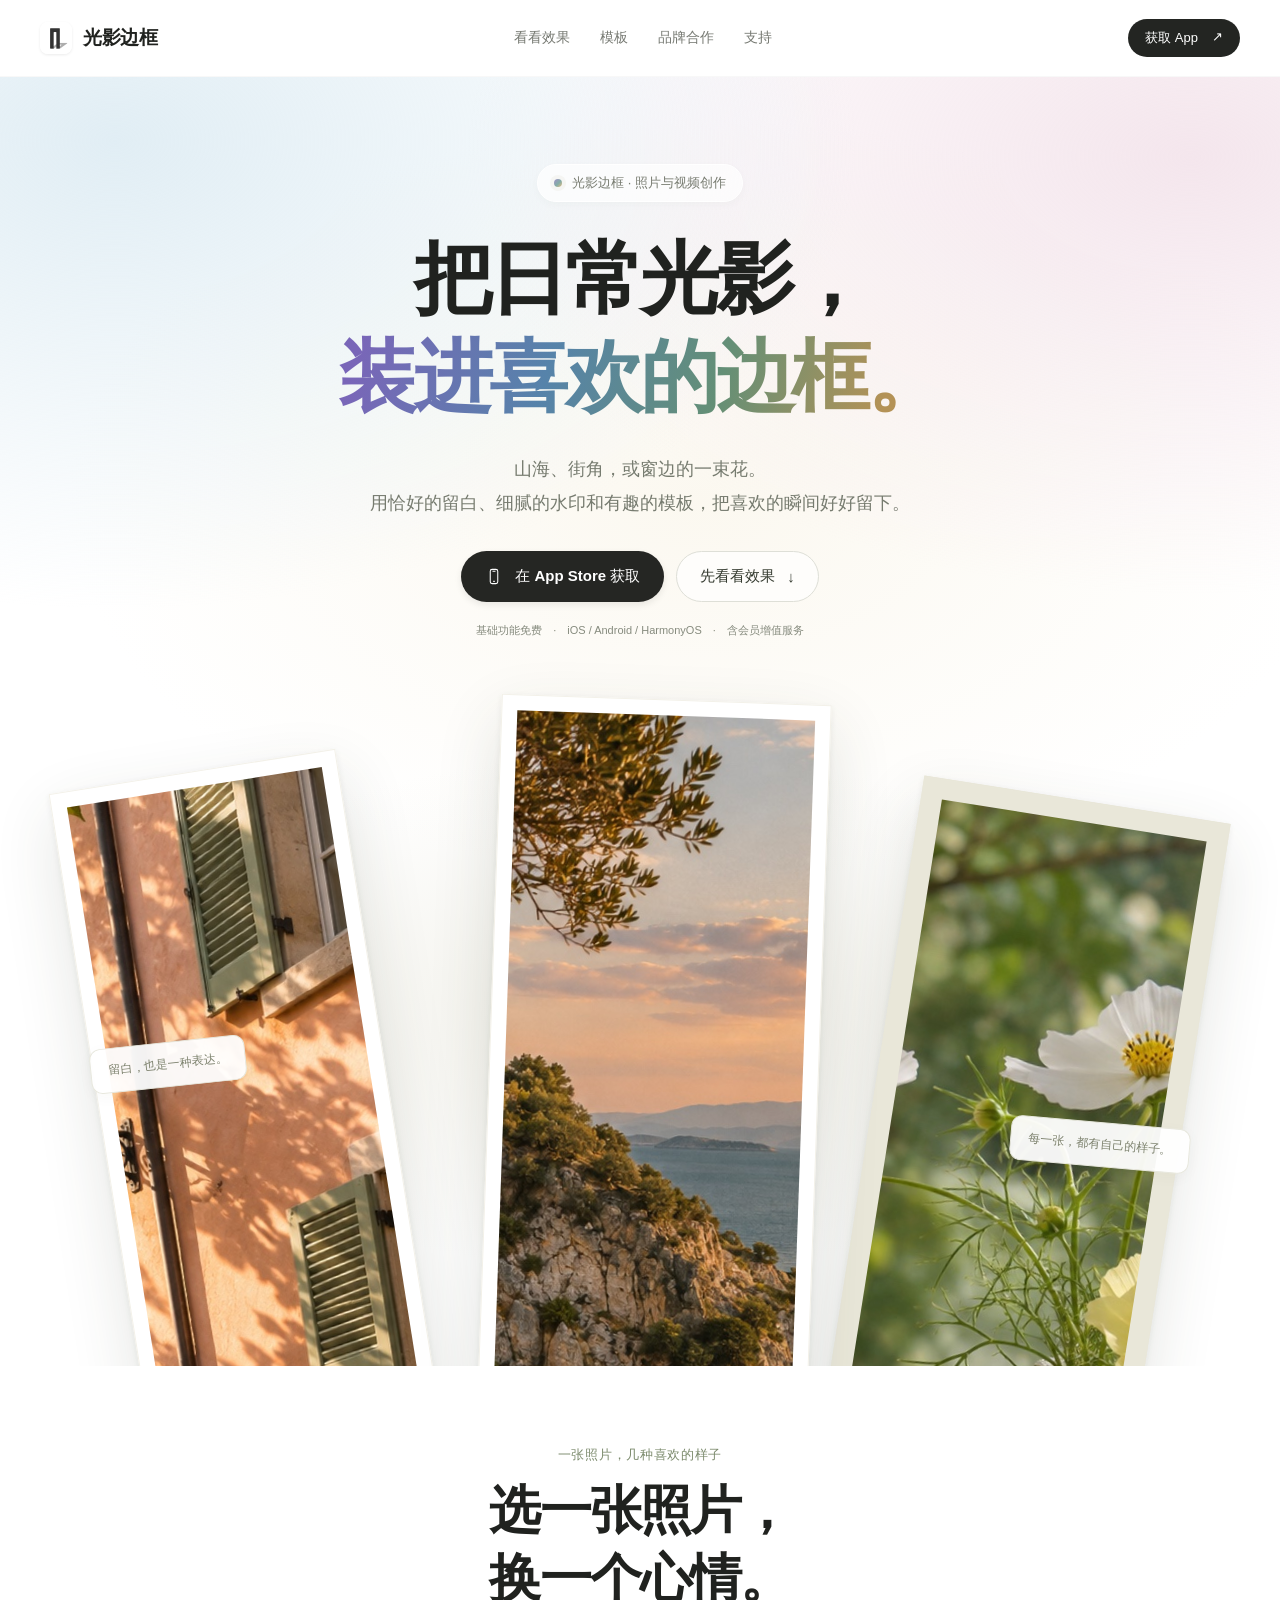
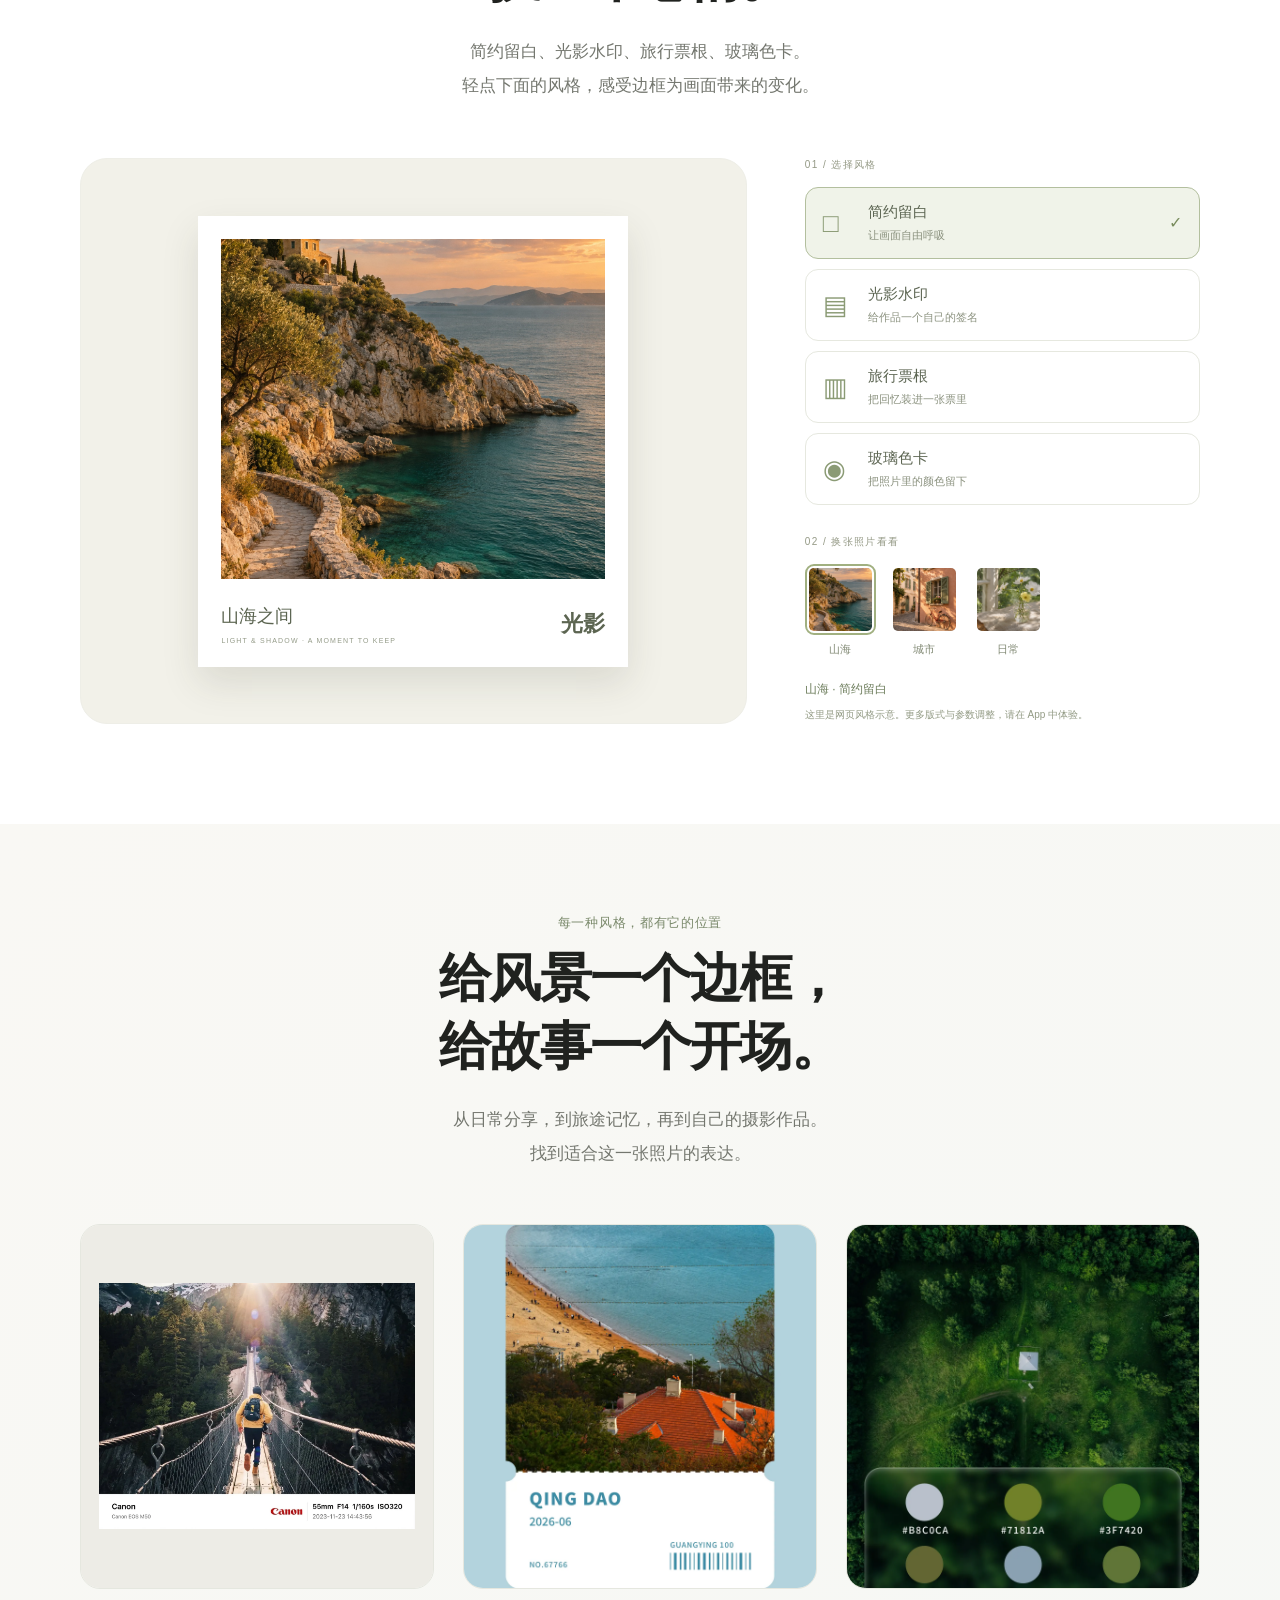
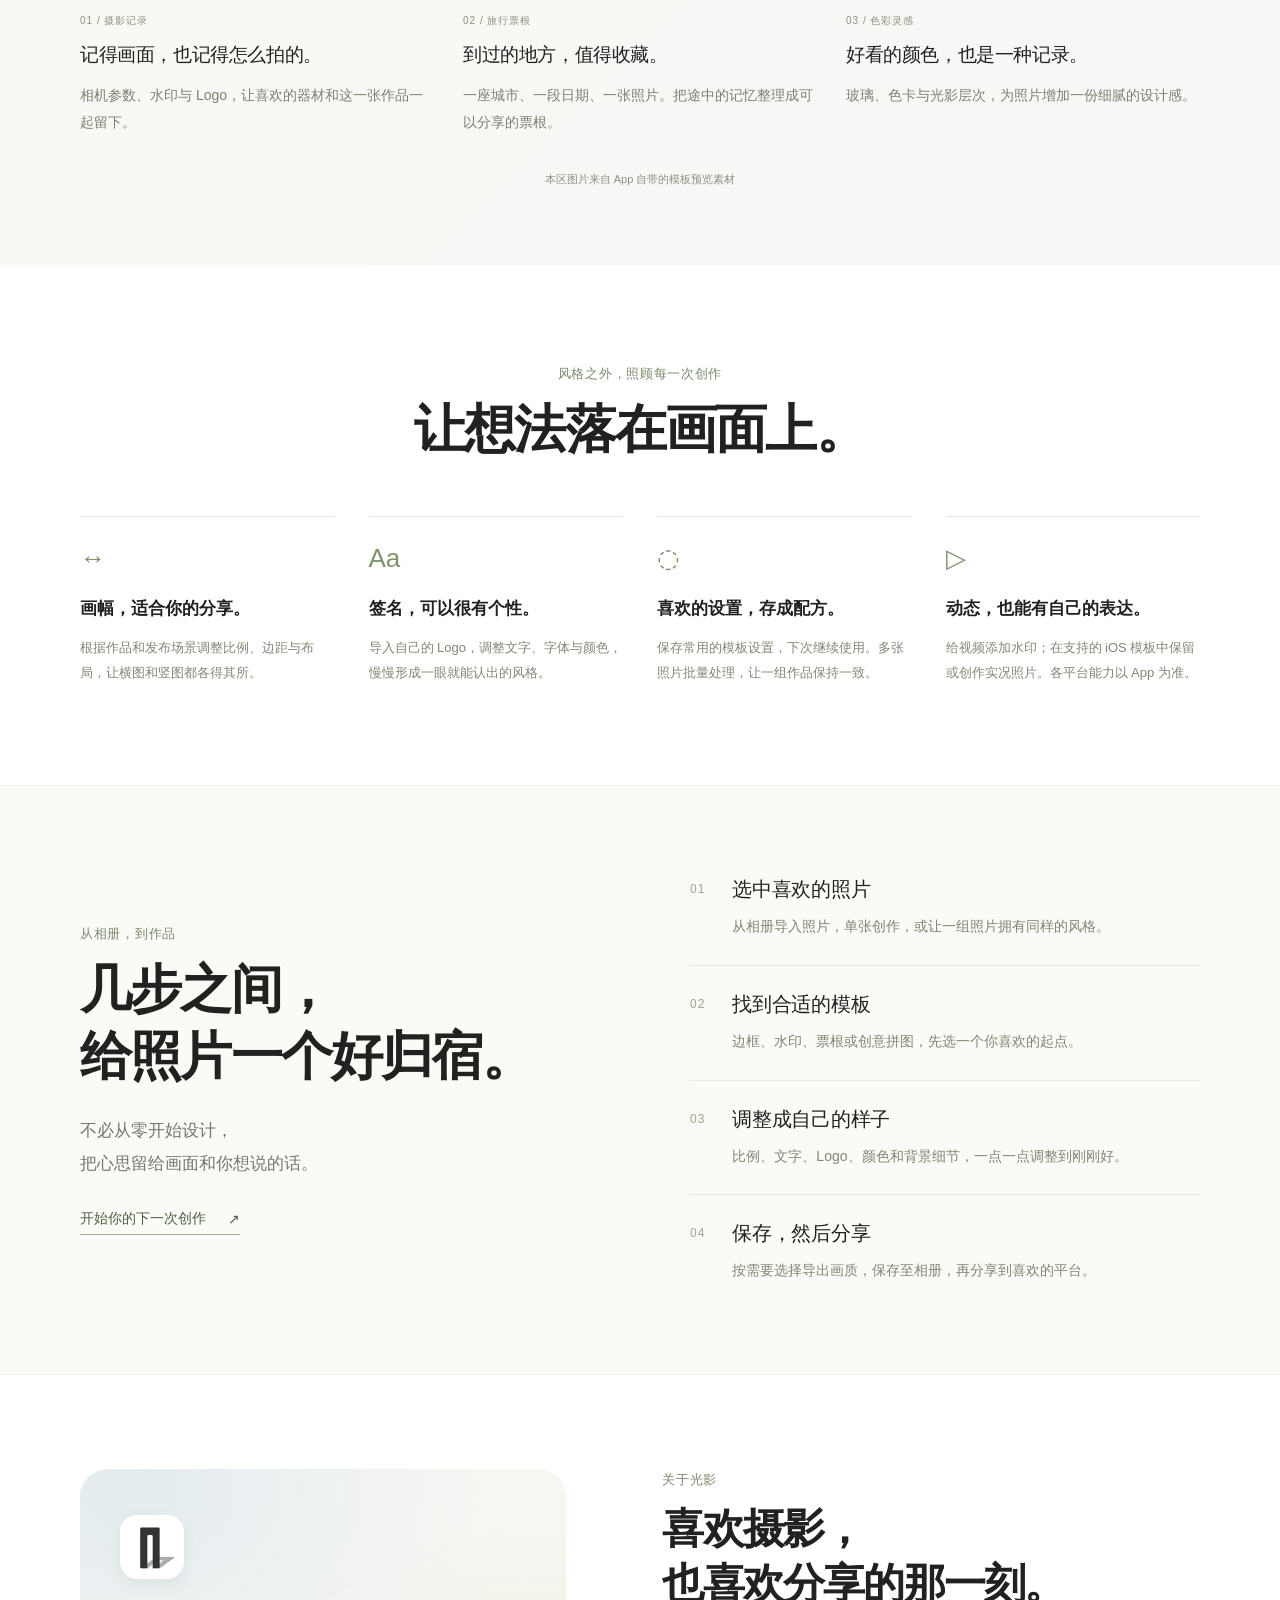
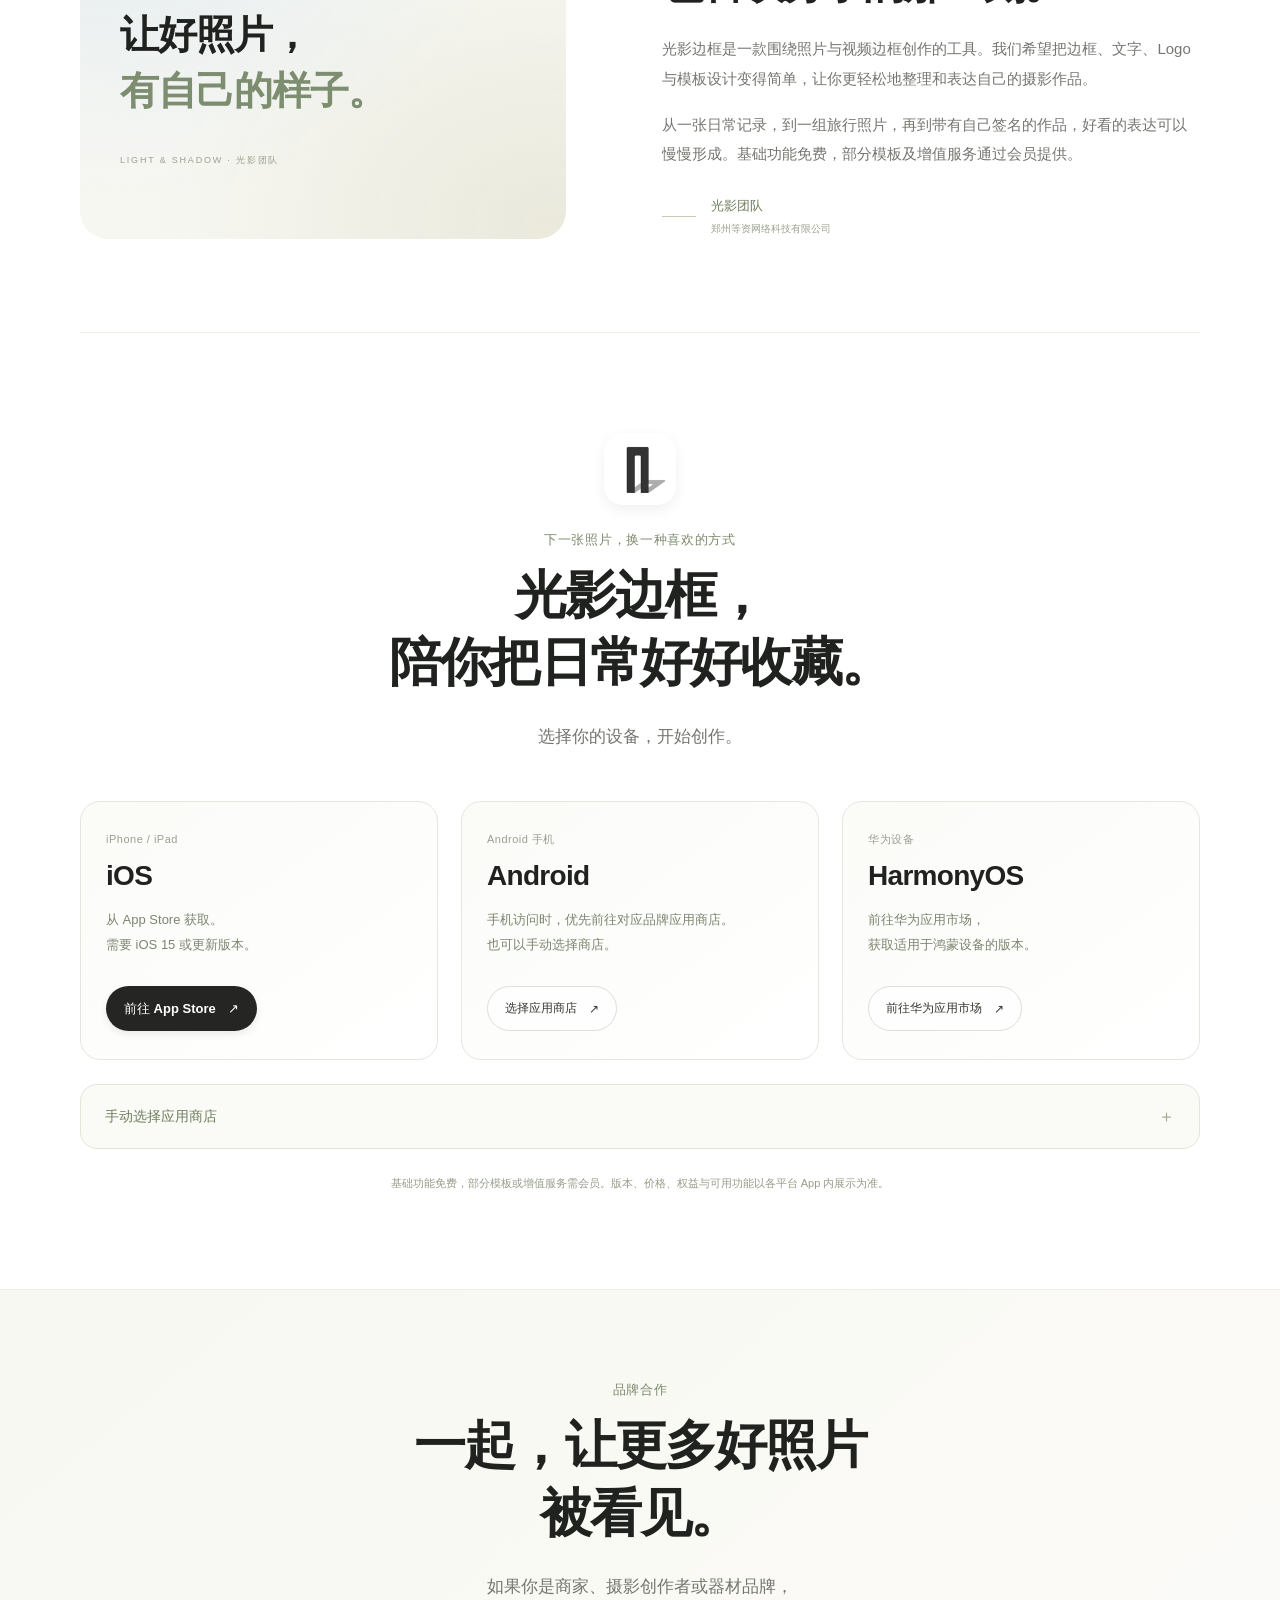
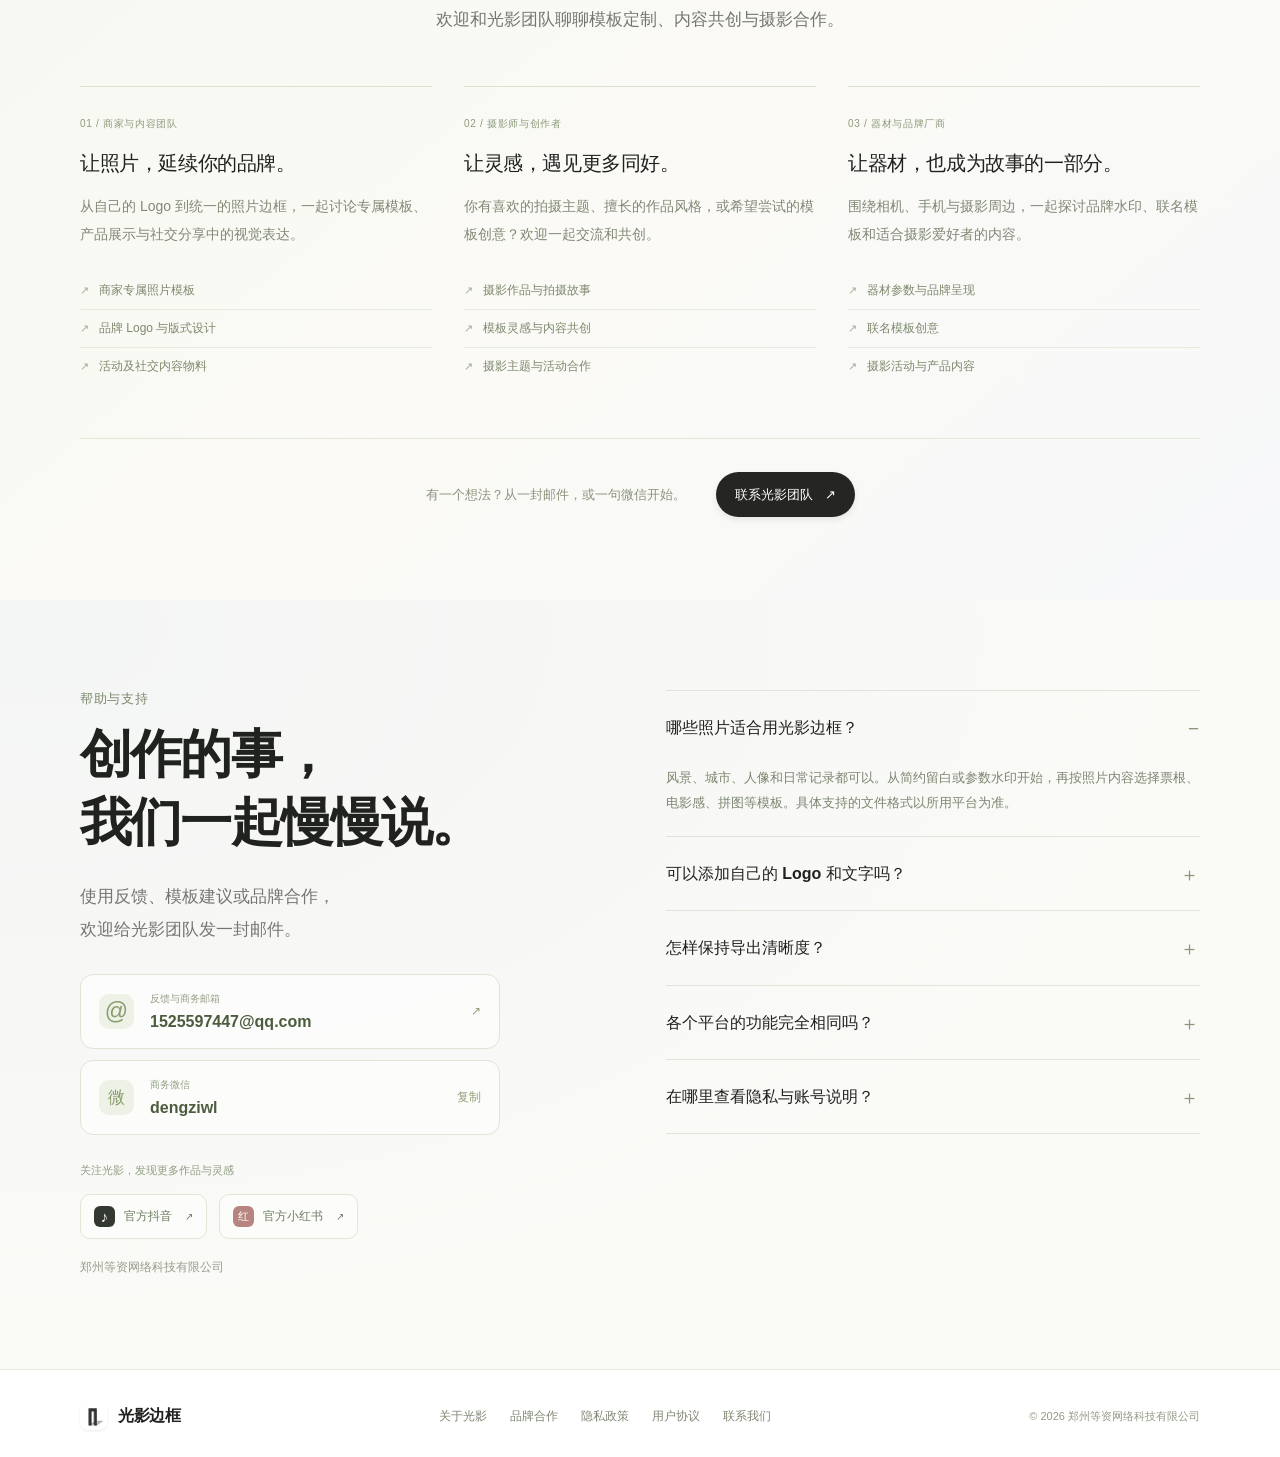
==== commit 2d32c597: "按手机品牌跳转应用商店并移除蒲公英下载入口" ====
--- a/light-shadow-border/index.html
+++ b/light-shadow-border/index.html
@@ -5,7 +5,7 @@
 <title>光影边框 · 把日常光影，装进喜欢的边框。</title>
 <meta name="description" content="光影边框，为照片与视频添加边框、参数水印、旅行票根与创意模板。自定义 Logo、文字与版式，批量保存喜欢的风格。支持 iOS、Android 与 HarmonyOS。">
 <meta property="og:title" content="光影边框 · 把日常光影，装进喜欢的边框。"><meta property="og:description" content="留白、光影、水印与票根，让每一张照片都有自己的表达。"><meta property="og:type" content="website">
-<link rel="icon" href="assets/icon.png" type="image/png"><link rel="stylesheet" href="style.css"><script src="app.js" defer></script>
+<link rel="icon" href="assets/icon.png" type="image/png"><link rel="stylesheet" href="style.css"><script src="download-routing.js" defer></script><script src="app.js" defer></script>
 </head>
 <body>
 <a class="skip-link" href="#main">跳到正文</a>
@@ -24,7 +24,7 @@
 
 <section class="about-section wrap" id="about" aria-labelledby="about-title"><div class="about-visual" aria-hidden="true"><img src="assets/icon.png" alt="" width="64" height="64"><p>让好照片，<br><span>有自己的样子。</span></p><small>LIGHT & SHADOW · 光影团队</small></div><div class="section-intro about-copy"><p class="eyebrow">关于光影</p><h2 id="about-title">喜欢摄影，<br>也喜欢分享的那一刻。</h2><p>光影边框是一款围绕照片与视频边框创作的工具。我们希望把边框、文字、Logo 与模板设计变得简单，让你更轻松地整理和表达自己的摄影作品。</p><p>从一张日常记录，到一组旅行照片，再到带有自己签名的作品，好看的表达可以慢慢形成。基础功能免费，部分模板及增值服务通过会员提供。</p><div class="about-signature"><span class="signature-rule" aria-hidden="true"></span><span>光影团队<small>郑州等资网络科技有限公司</small></span></div></div></section>
 
-<section class="download-section wrap" id="download" aria-labelledby="download-title"><div class="section-intro centered"><img class="large-icon" src="assets/icon.png" alt="光影边框图标" width="72" height="72" loading="lazy"><p class="eyebrow">下一张照片，换一种喜欢的方式</p><h2 id="download-title">光影边框，<br>陪你把日常好好收藏。</h2><p>选择你的设备，开始创作。</p></div><div class="download-grid"><article><span class="platform-type">iPhone / iPad</span><h3>iOS</h3><p>从 App Store 获取。<br>需要 iOS 15 或更新版本。</p><a class="button button-dark" href="https://apps.apple.com/cn/app/id6446897199" target="_blank" rel="noopener noreferrer">前往 App Store <span aria-hidden="true">↗</span></a></article><article><span class="platform-type">Android 手机</span><h3>Android</h3><p>通过官网现有下载渠道获取。<br>也可在手机应用商店搜索“光影边框”。</p><a class="button button-light" href="https://www.pgyer.com/0Vx03O" target="_blank" rel="noopener noreferrer">Android 下载 <span aria-hidden="true">↗</span></a></article><article><span class="platform-type">华为设备</span><h3>HarmonyOS</h3><p>打开华为应用市场，<br>搜索“光影边框”，以商店展示为准。</p><button class="button button-light" id="copy-name" type="button">复制应用名称 <span aria-hidden="true">↗</span></button><span id="copy-status" class="copy-status" aria-live="polite"></span></article></div><p class="download-note">基础功能免费，部分模板或增值服务需会员。版本、价格、权益与可用功能以各平台 App 内展示为准。</p></section>
+<section class="download-section wrap" id="download" aria-labelledby="download-title"><div class="section-intro centered"><img class="large-icon" src="assets/icon.png" alt="光影边框图标" width="72" height="72" loading="lazy"><p class="eyebrow">下一张照片，换一种喜欢的方式</p><h2 id="download-title">光影边框，<br>陪你把日常好好收藏。</h2><p>选择你的设备，开始创作。</p></div><div class="download-grid"><article><span class="platform-type">iPhone / iPad</span><h3>iOS</h3><p>从 App Store 获取。<br>需要 iOS 15 或更新版本。</p><a class="button button-dark" href="https://apps.apple.com/cn/app/id6446897199" target="_blank" rel="noopener noreferrer">前往 App Store <span aria-hidden="true">↗</span></a></article><article><span class="platform-type">Android 手机</span><h3>Android</h3><p id="android-device-note">手机访问时，优先前往对应品牌应用商店。<br>也可以手动选择商店。</p><a class="button button-light" id="android-download" href="#android-stores"><span id="android-download-label">选择应用商店</span><span aria-hidden="true">↗</span></a></article><article><span class="platform-type">华为设备</span><h3>HarmonyOS</h3><p>前往华为应用市场，<br>获取适用于鸿蒙设备的版本。</p><a class="button button-light" id="harmony-download" href="https://appgallery.huawei.com/app/detail?id=com.dengziwl.bk.har">前往华为应用市场 <span aria-hidden="true">↗</span></a></article></div><details class="android-stores" id="android-stores"><summary>手动选择应用商店 <span aria-hidden="true">＋</span></summary><div class="store-picker-content"><p class="store-picker-intro">请选择手机品牌，在对应设备的浏览器中打开应用商店。</p><div class="store-grid"><a href="https://app.mi.com/details?id=com.dengziwl.bk" data-store="xiaomi">小米 / 红米<small>小米应用商店</small><span aria-hidden="true">↗</span></a><a href="https://appgallery.cloud.huawei.com/appDetail?pkgName=com.dengziwl.bk&amp;detailType=0&amp;callType=AGDLINK" data-store="huawei">华为 Android<small>华为应用市场</small><span aria-hidden="true">↗</span></a><a href="honormarket://details?id=com.dengziwl.bk" data-store="honor">荣耀<small>荣耀应用市场</small><span aria-hidden="true">↗</span></a><a href="market://details?id=com.dengziwl.bk" data-store="oppo">OPPO / 一加 / realme<small>OPPO 软件商店</small><span aria-hidden="true">↗</span></a><a href="market://details?id=com.dengziwl.bk" data-store="vivo">vivo / iQOO<small>vivo 应用商店</small><span aria-hidden="true">↗</span></a><a href="https://appgallery.huawei.com/app/detail?id=com.dengziwl.bk.har" data-store="harmony">HarmonyOS 鸿蒙<small>华为应用市场</small><span aria-hidden="true">↗</span></a><a href="market://details?id=com.dengziwl.bk" data-store="system">其他 Android 手机<small>手机默认应用商店</small><span aria-hidden="true">↗</span></a></div><p class="store-navigation-status" id="store-navigation-status" role="status"></p><div class="store-picker-help"><p>没有打开商店？可手动切换品牌，或在应用商店搜索“光影边框”。微信等内置浏览器中，可通过右上角菜单选择在浏览器打开。</p><button class="copy-app-name" id="copy-name" type="button">复制应用名称</button><span id="copy-status" class="copy-status" aria-live="polite"></span></div></div></details><p class="download-note">基础功能免费，部分模板或增值服务需会员。版本、价格、权益与可用功能以各平台 App 内展示为准。</p></section>
 
 <section class="cooperation-section" id="cooperation" aria-labelledby="cooperation-title"><div class="wrap"><div class="section-intro centered"><p class="eyebrow">品牌合作</p><h2 id="cooperation-title">一起，让更多好照片<br>被看见。</h2><p>如果你是商家、摄影创作者或器材品牌，<br>欢迎和光影团队聊聊模板定制、内容共创与摄影合作。</p></div><div class="cooperation-grid"><article><span class="cooperation-number">01 / 商家与内容团队</span><h3>让照片，延续你的品牌。</h3><p>从自己的 Logo 到统一的照片边框，一起讨论专属模板、产品展示与社交分享中的视觉表达。</p><ul><li>商家专属照片模板</li><li>品牌 Logo 与版式设计</li><li>活动及社交内容物料</li></ul></article><article><span class="cooperation-number">02 / 摄影师与创作者</span><h3>让灵感，遇见更多同好。</h3><p>你有喜欢的拍摄主题、擅长的作品风格，或希望尝试的模板创意？欢迎一起交流和共创。</p><ul><li>摄影作品与拍摄故事</li><li>模板灵感与内容共创</li><li>摄影主题与活动合作</li></ul></article><article><span class="cooperation-number">03 / 器材与品牌厂商</span><h3>让器材，也成为故事的一部分。</h3><p>围绕相机、手机与摄影周边，一起探讨品牌水印、联名模板和适合摄影爱好者的内容。</p><ul><li>器材参数与品牌呈现</li><li>联名模板创意</li><li>摄影活动与产品内容</li></ul></article></div><div class="cooperation-cta"><p>有一个想法？从一封邮件，或一句微信开始。</p><a class="button button-dark" href="#support">联系光影团队 <span aria-hidden="true">↗</span></a></div></div></section>
 
--- a/light-shadow-border/style.css
+++ b/light-shadow-border/style.css
@@ -15,3 +15,7 @@
 @media(max-width:480px){.about-section{gap:30px;padding-top:57px;padding-bottom:60px}.about-visual{min-height:300px;border-radius:22px;padding:30px}.about-visual>p{font-size:clamp(28px,8.3vw,33px);line-height:1.5}.about-visual>small{font-size:8px}.about-copy h2{font-size:clamp(28px,8vw,33px)}.about-copy>p:not(.eyebrow){font-size:13px}.cooperation-grid h3{font-size:19px}.cooperation-grid p{font-size:13px}.cooperation-grid ul{font-size:11px;gap:4px 14px}.cooperation-number{font-size:9px}.cooperation-cta p{font-size:12px}.contact-card{gap:12px;padding:15px}.channel-content strong{font-size:15px}.channel-content small{font-size:9px}.channel-icon{width:32px;height:32px;font-size:21px}.wechat-symbol{font-size:16px}.wechat-status{font-size:10px!important}.social-links a{font-size:11px;padding:10px 12px}.footer-inner nav{gap:14px 18px}}
 
 @media(max-width:480px){.cooperation-section .section-intro h2{font-size:clamp(29px,8.2vw,34px)}}
+
+.android-stores{margin-top:24px;border:1px solid #e1e6d7;border-radius:17px;background:#fafbf7;scroll-margin-top:0}.android-stores>summary{cursor:pointer;list-style:none;display:flex;align-items:center;justify-content:space-between;padding:20px 24px;font-size:14px;font-weight:550;color:#6e7e5d}.android-stores>summary::-webkit-details-marker{display:none}.android-stores>summary span{color:#9da98b;font-size:17px;font-weight:400}.android-stores[open]>summary span{transform:rotate(45deg)}.store-picker-content{padding:2px 24px 24px}.store-picker-intro{font-size:12px;line-height:1.8;color:#909a80;margin-bottom:19px}.store-grid{display:grid;grid-template-columns:repeat(3,1fr);gap:11px}.store-grid>a{position:relative;border:1px solid #e1e6d6;background:white;border-radius:11px;padding:17px 32px 17px 17px;color:#5f7051;font-size:13px;font-weight:550;line-height:1.6}.store-grid>a:hover{border-color:#a8b78f;background:#f5f8ef}.store-grid small{display:block;color:#98a18a;font-size:10px;font-weight:400;margin-top:5px}.store-grid a>span{position:absolute;top:20px;right:15px;font-size:12px;font-weight:400;color:#a1ac8e}.store-navigation-status{font-size:12px;line-height:1.85;color:#778c5f;margin-top:18px}.store-navigation-status:empty{display:none}.store-picker-help{margin-top:19px;padding-top:17px;border-top:1px solid #e6ebdd}.store-picker-help>p{font-size:11px;line-height:1.9;color:#96a084;margin-bottom:13px}.copy-app-name{border:1px solid #d9e2cb;border-radius:8px;background:white;color:#7b8c64;font-size:11px;padding:9px 13px}.copy-app-name:hover{background:#f1f5e9}.store-picker-help .copy-status{font-size:11px;color:#8a9777}.download-grid #android-download{font-size:12px}.download-grid #harmony-download{font-size:12px}
+@media(max-width:760px){.store-grid{grid-template-columns:repeat(2,1fr)}.android-stores>summary{padding:19px 20px}.store-picker-content{padding:0 20px 20px}}
+@media(max-width:480px){.store-grid{grid-template-columns:1fr;gap:9px}.store-grid>a{padding:14px 32px 14px 16px;font-size:13px}.store-grid small{font-size:10px}.android-stores>summary{font-size:13px;padding:18px}.store-picker-content{padding:0 18px 18px}.store-picker-intro,.store-navigation-status{font-size:11px}.store-picker-help>p{font-size:10px}.download-grid #android-download,.download-grid #harmony-download{font-size:13px}}
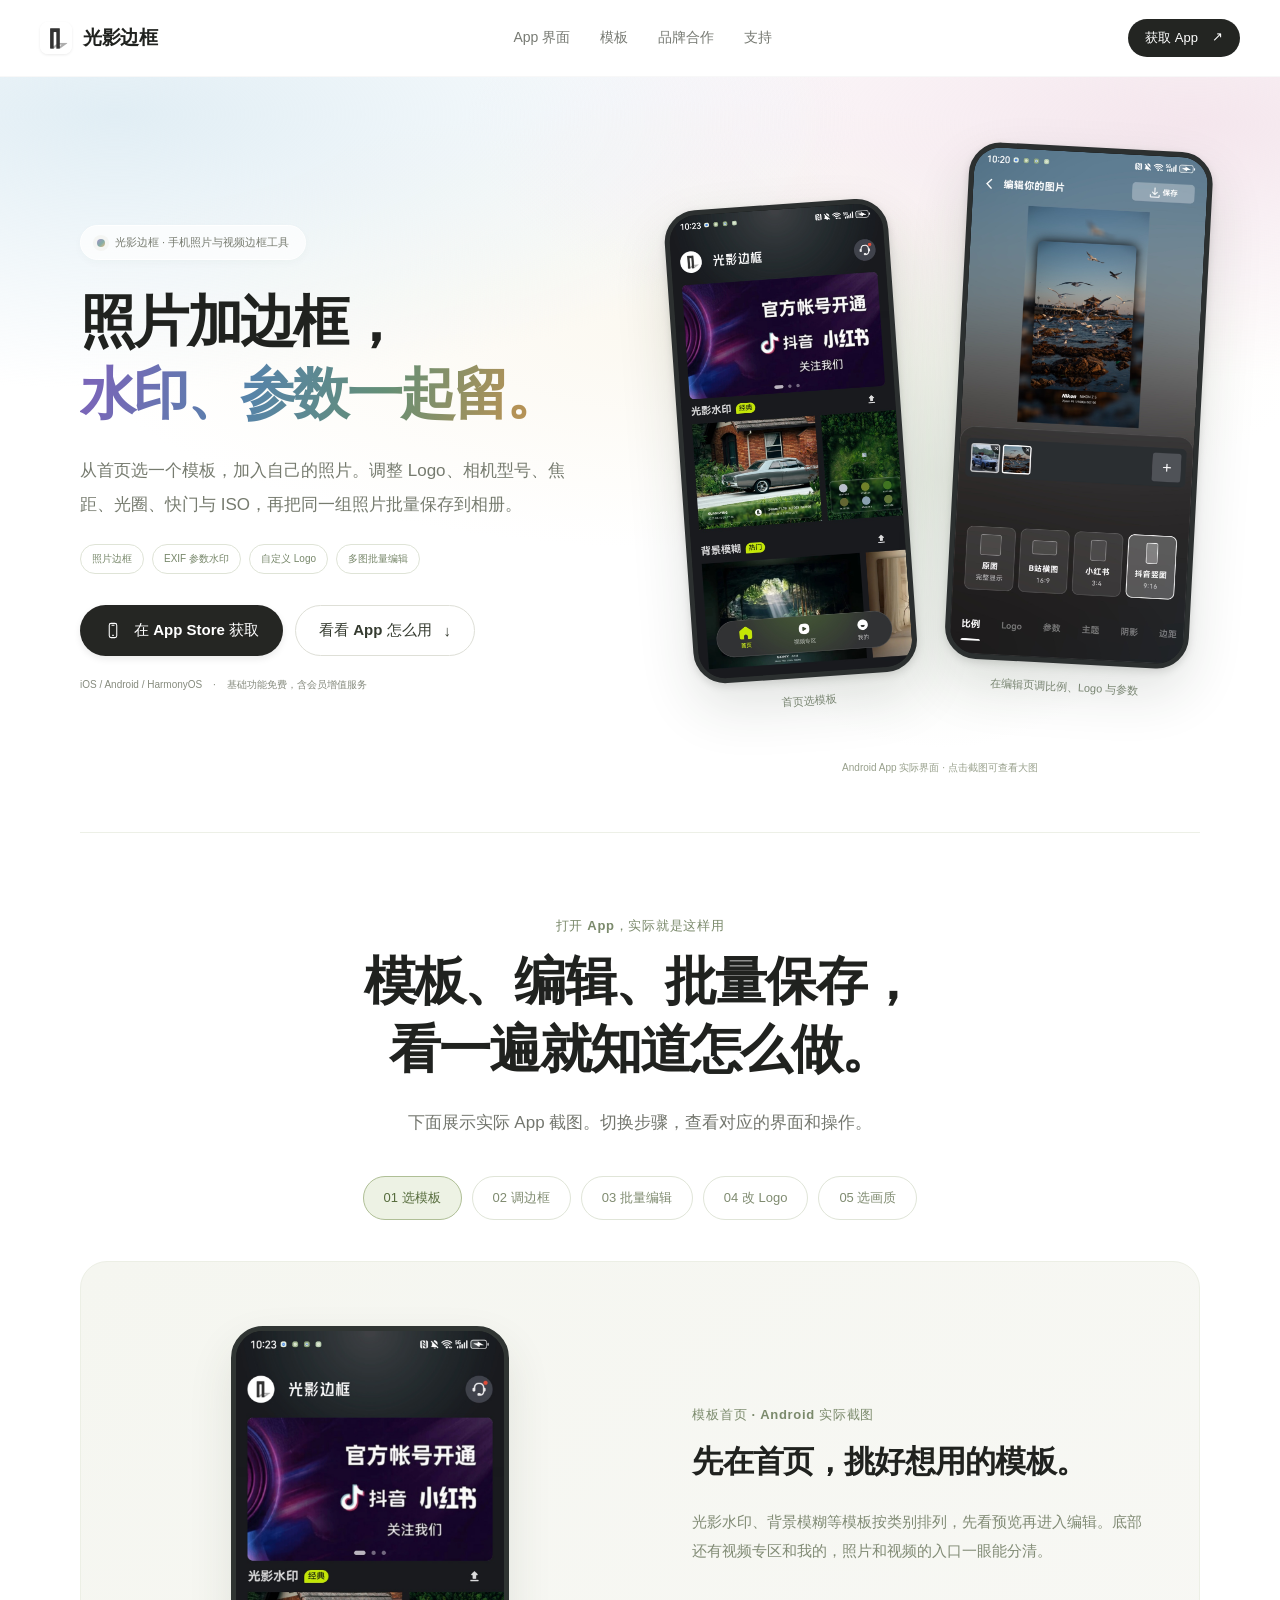
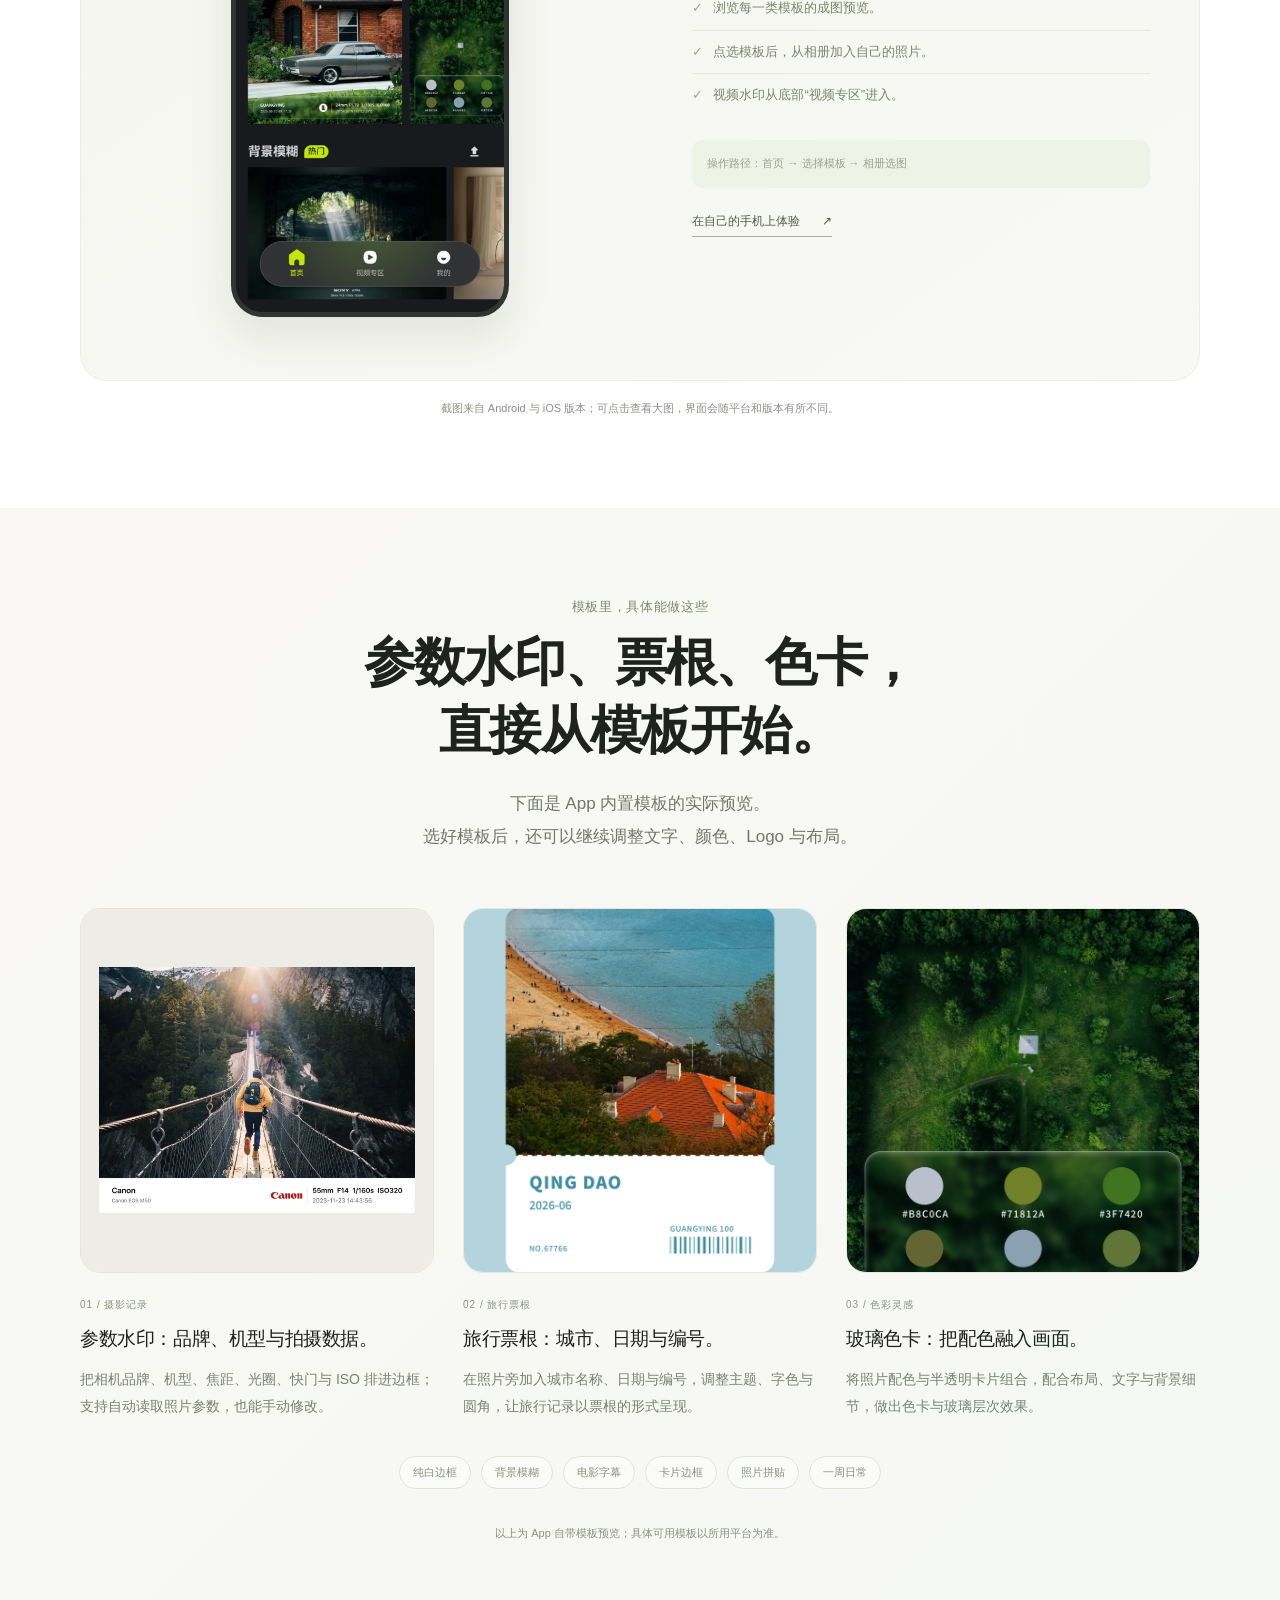
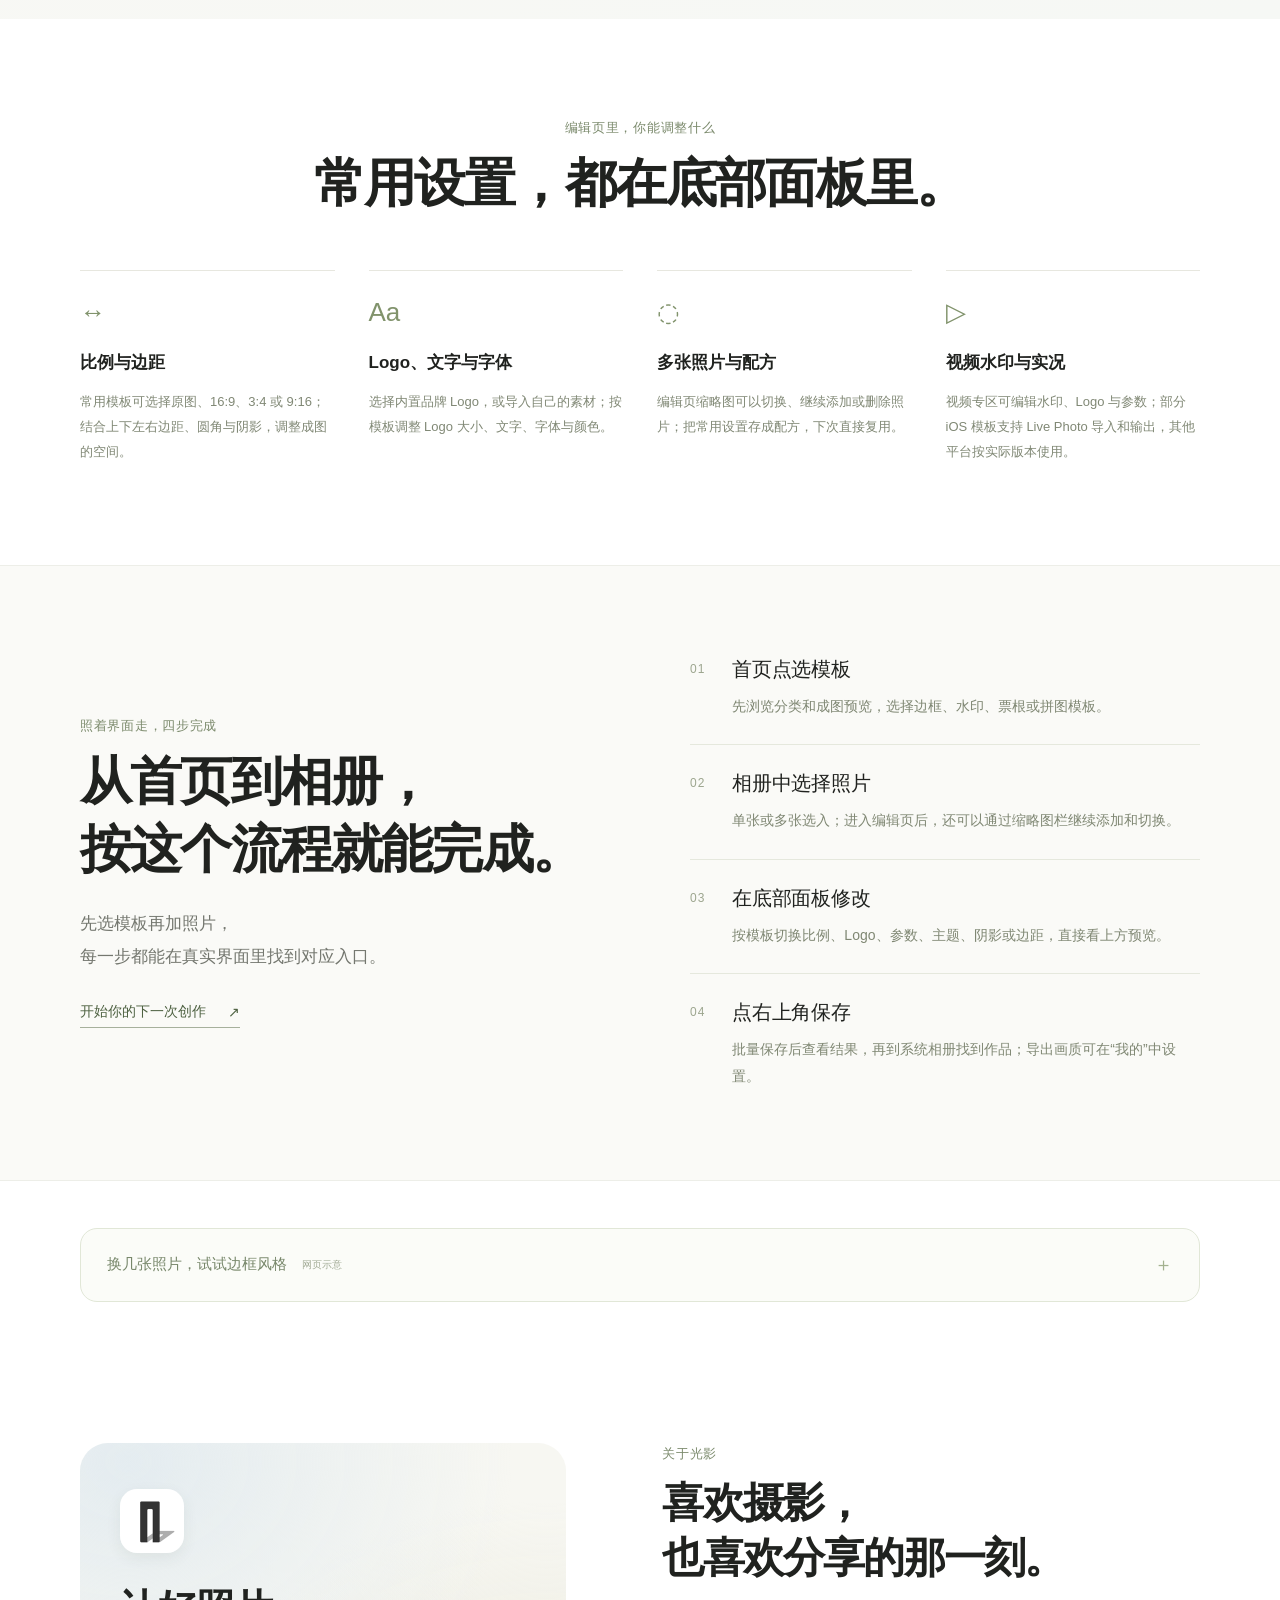
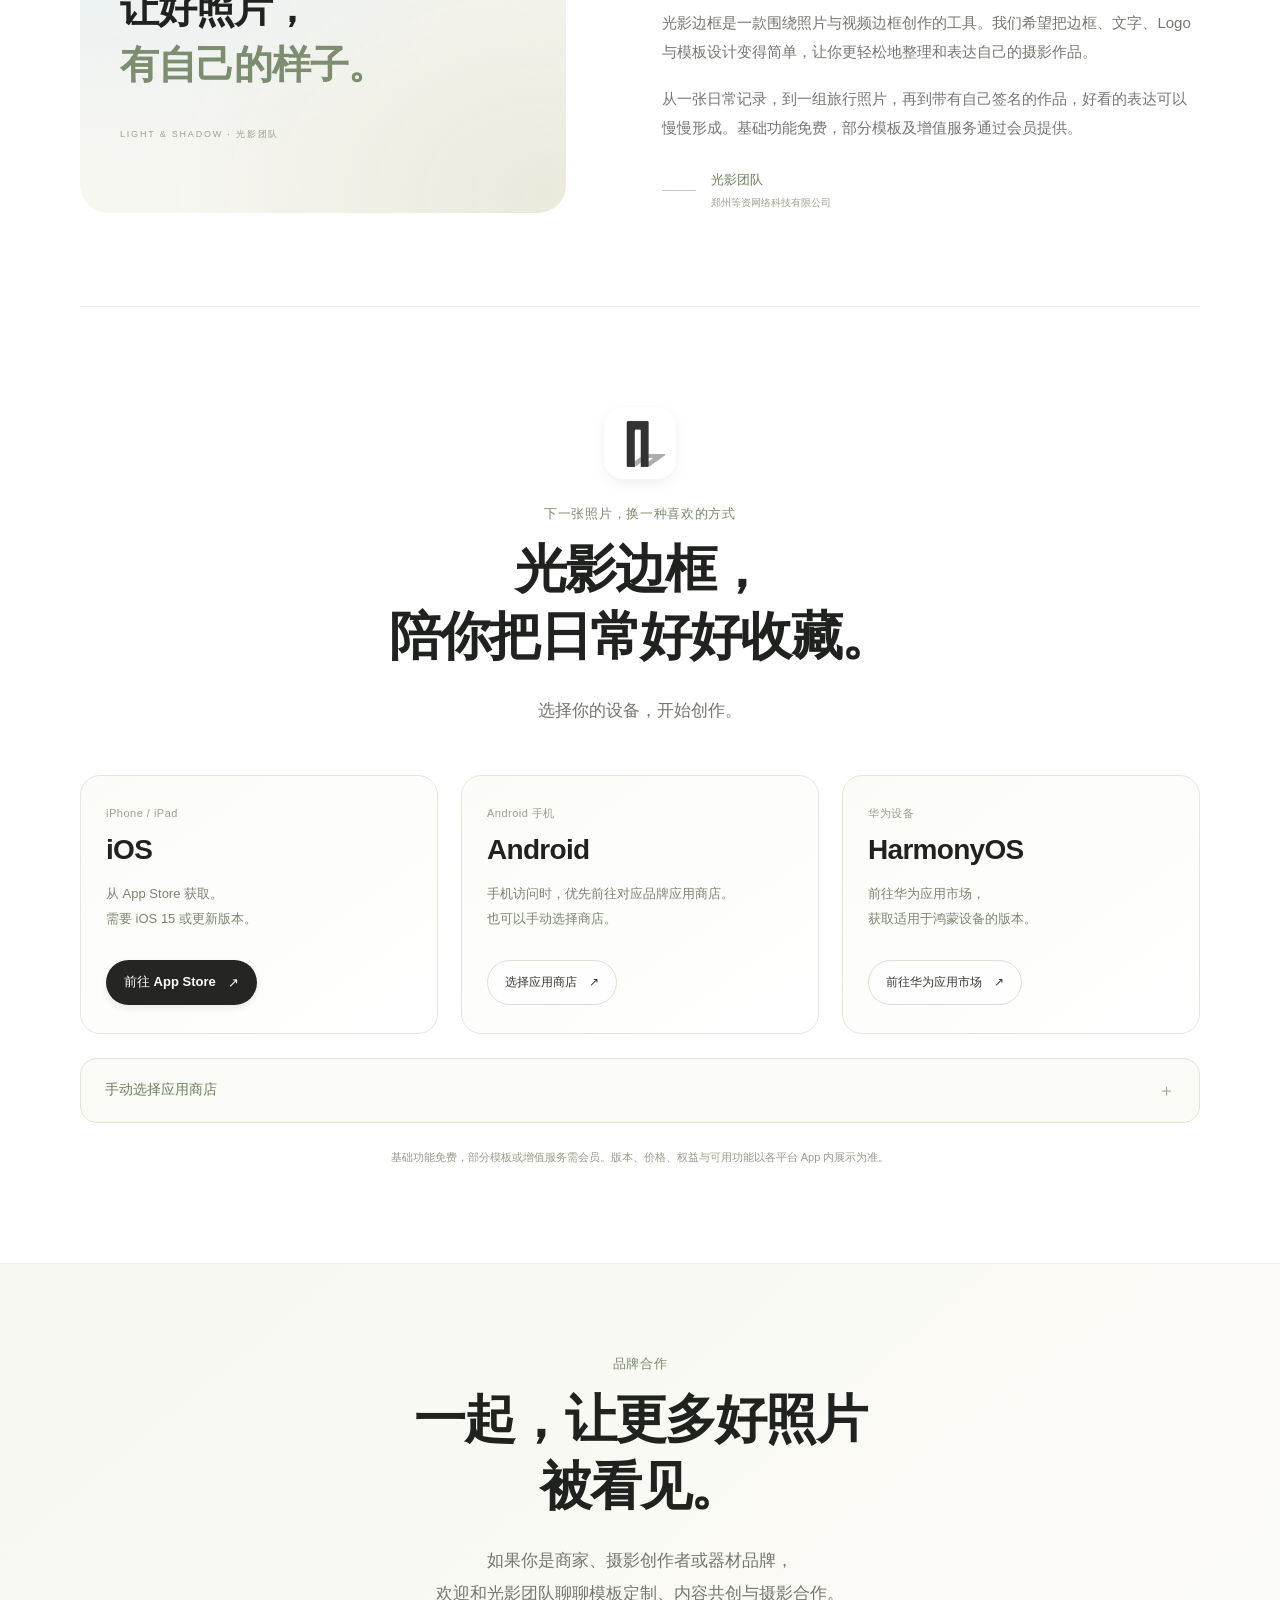
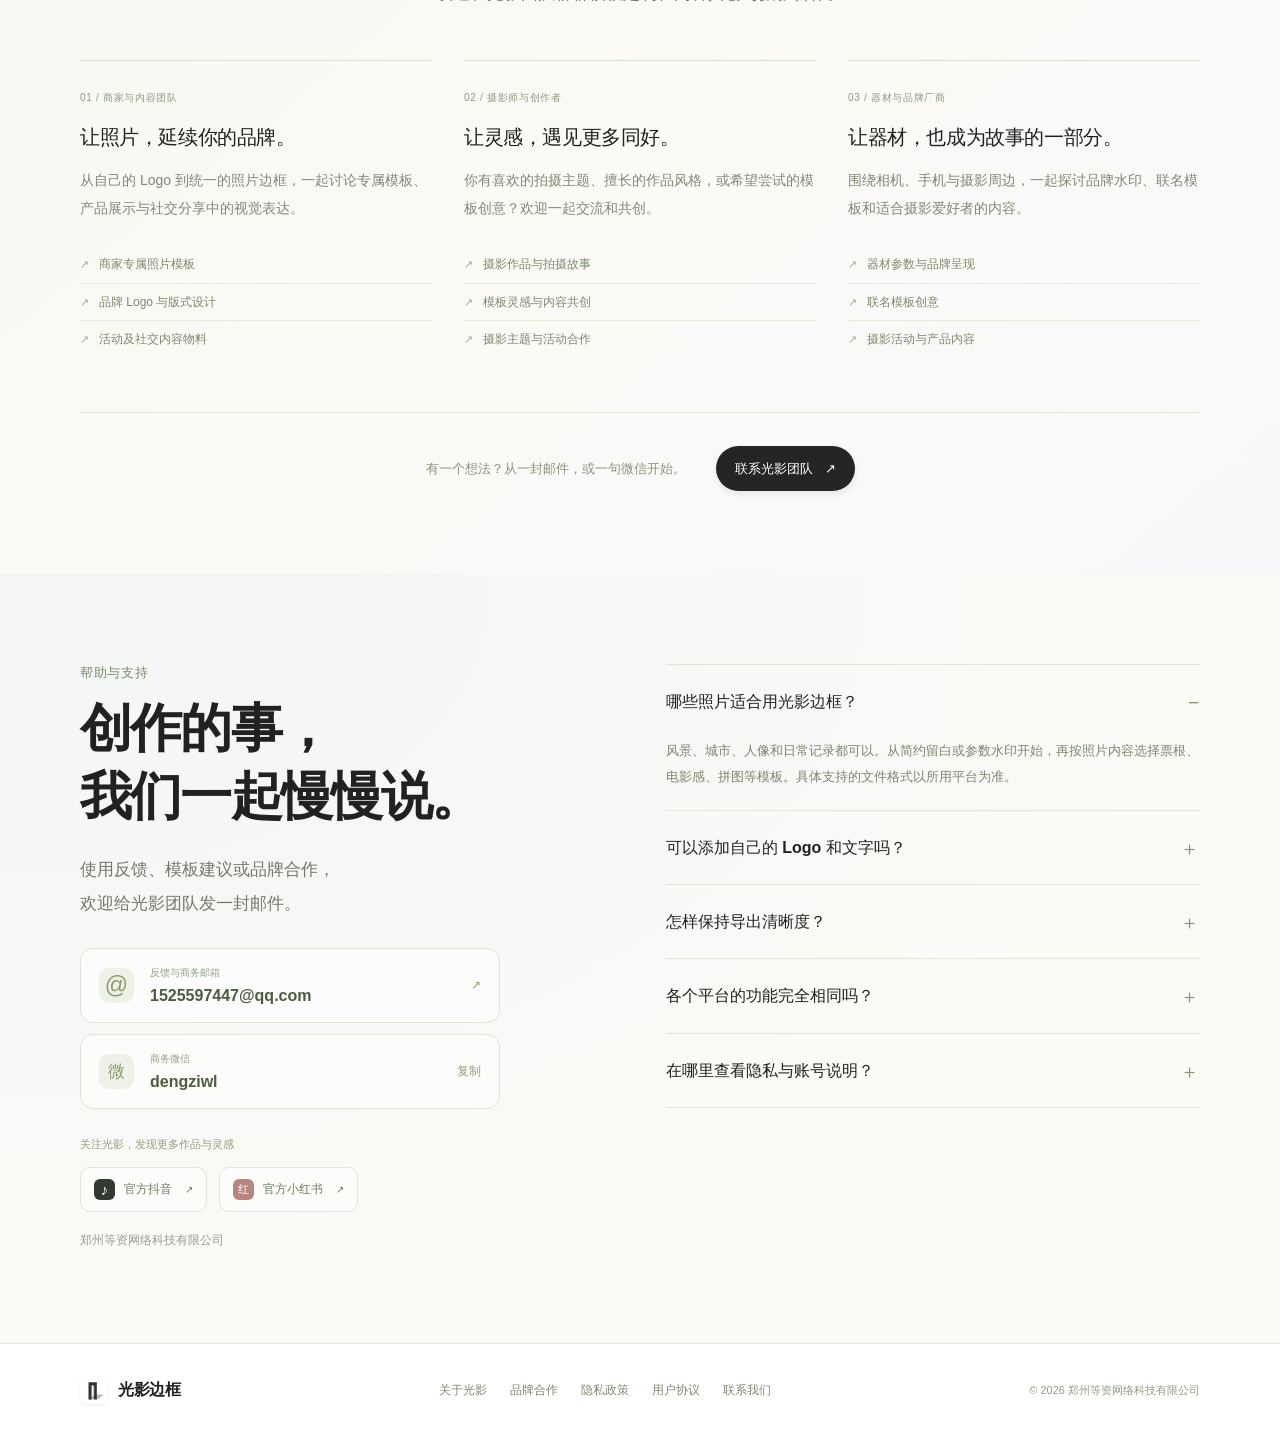
==== commit d170c4db: "以真实 App 界面重做光影边框首屏并细化功能介绍" ====
--- a/light-shadow-border/index.html
+++ b/light-shadow-border/index.html
@@ -2,25 +2,28 @@
 <html lang="zh-Hans">
 <head>
 <meta charset="utf-8"><meta name="viewport" content="width=device-width,initial-scale=1"><meta name="theme-color" content="#fbfaf7">
-<title>光影边框 · 把日常光影，装进喜欢的边框。</title>
+<title>光影边框 · 照片边框、参数水印与批量编辑</title>
 <meta name="description" content="光影边框，为照片与视频添加边框、参数水印、旅行票根与创意模板。自定义 Logo、文字与版式，批量保存喜欢的风格。支持 iOS、Android 与 HarmonyOS。">
-<meta property="og:title" content="光影边框 · 把日常光影，装进喜欢的边框。"><meta property="og:description" content="留白、光影、水印与票根，让每一张照片都有自己的表达。"><meta property="og:type" content="website">
-<link rel="icon" href="assets/icon.png" type="image/png"><link rel="stylesheet" href="style.css"><script src="download-routing.js" defer></script><script src="app.js" defer></script>
+<meta property="og:title" content="光影边框 · 照片边框、参数水印与批量编辑"><meta property="og:description" content="看真实 App 界面：从首页选模板，到调整 Logo、拍摄参数、画幅与导出画质。"><meta property="og:type" content="website">
+<link rel="icon" href="assets/icon.png" type="image/png"><link rel="stylesheet" href="style.css?v=20261116-app-screens"><script src="download-routing.js?v=20261116-app-screens" defer></script><script src="app.js?v=20261116-app-screens" defer></script>
 </head>
 <body>
 <a class="skip-link" href="#main">跳到正文</a>
-<header class="site-header"><div class="header-inner"><a class="brand" href="#main" aria-label="光影边框首页"><img src="assets/icon.png" alt="" width="32" height="32"><span>光影边框</span></a><nav class="main-nav" aria-label="页面导航"><a href="#playground">看看效果</a><a href="#templates">模板</a><a class="nav-secondary" href="#cooperation">品牌合作</a><a href="#support">支持</a></nav><a class="header-action" href="#download">获取 App <span aria-hidden="true">↗</span></a></div></header>
+<header class="site-header"><div class="header-inner"><a class="brand" href="#main" aria-label="光影边框首页"><img src="assets/icon.png" alt="" width="32" height="32"><span>光影边框</span></a><nav class="main-nav" aria-label="页面导航"><a href="#app-tour">App 界面</a><a href="#templates">模板</a><a class="nav-secondary" href="#cooperation">品牌合作</a><a href="#support">支持</a></nav><a class="header-action" href="#download">获取 App <span aria-hidden="true">↗</span></a></div></header>
 <main id="main">
-<section class="hero" aria-labelledby="hero-title"><div class="hero-glow" aria-hidden="true"></div><div class="wrap hero-content"><p class="eyebrow-pill"><span class="color-dot" aria-hidden="true"></span> 光影边框 · 照片与视频创作</p><h1 id="hero-title">把日常光影，<br><span class="gradient-text">装进喜欢的边框。</span></h1><p class="hero-description">山海、街角，或窗边的一束花。<br>用恰好的留白、细腻的水印和有趣的模板，把喜欢的瞬间好好留下。</p><div class="hero-actions"><a class="button button-dark" href="https://apps.apple.com/cn/app/id6446897199" target="_blank" rel="noopener noreferrer"><svg viewBox="0 0 24 24" aria-hidden="true"><rect x="7" y="2.5" width="10" height="19" rx="2.5"></rect><path d="M10 5h4M11 18.5h2"></path></svg>在 App Store 获取</a><a class="button button-light" href="#playground">先看看效果 <span aria-hidden="true">↓</span></a></div><p class="hero-meta">基础功能免费 <span>·</span> iOS / Android / HarmonyOS <span>·</span> 含会员增值服务</p></div>
-<div class="hero-gallery wrap" aria-label="三张照片的边框风格示意"><figure class="art-card art-city"><img src="assets/city.jpg" alt="AI 示例摄影：暖色街角、百叶窗与一辆红色自行车。" width="1086" height="1448" decoding="async"><figcaption><span>光落在街角</span><small>A SLOW AFTERNOON</small></figcaption></figure><figure class="art-card art-coast"><img src="assets/coast.jpg" alt="AI 示例摄影：落日下的海岸、石阶与远山。" width="1086" height="1448" fetchpriority="high"><figcaption><div><strong>光影边框</strong><small>把喜欢的瞬间好好留下</small></div><span class="tiny-rule" aria-hidden="true"></span><span>LIGHT<br>& SHADOW</span></figcaption></figure><figure class="art-card art-flowers"><img src="assets/flowers.jpg" alt="AI 示例摄影：窗边玻璃花瓶中的白色与淡黄色花朵。" width="1448" height="1086" decoding="async"><figcaption><strong>给日常<br>一点温柔</strong><span class="flower-stamp" aria-hidden="true">EVERY<br>DAY</span></figcaption></figure><span class="gallery-note note-one">留白，也是一种表达。</span><span class="gallery-note note-two">每一张，都有自己的样子。</span></div><p class="image-note">AI 示例摄影 · 网页边框风格示意，实际效果以 App 为准</p></section>
+<section class="hero hero-product" aria-labelledby="hero-title"><div class="hero-glow" aria-hidden="true"></div><div class="hero-product-grid wrap"><div class="hero-content"><p class="eyebrow-pill"><span class="color-dot" aria-hidden="true"></span> 光影边框 · 手机照片与视频边框工具</p><h1 id="hero-title">照片加边框，<br><span class="gradient-text">水印、参数一起留。</span></h1><p class="hero-description">从首页选一个模板，加入自己的照片。调整 Logo、相机型号、焦距、光圈、快门与 ISO，再把同一组照片批量保存到相册。</p><div class="hero-feature-tags"><span>照片边框</span><span>EXIF 参数水印</span><span>自定义 Logo</span><span>多图批量编辑</span></div><div class="hero-actions"><a class="button button-dark" href="https://apps.apple.com/cn/app/id6446897199" target="_blank" rel="noopener noreferrer"><svg viewBox="0 0 24 24" aria-hidden="true"><rect x="7" y="2.5" width="10" height="19" rx="2.5"></rect><path d="M10 5h4M11 18.5h2"></path></svg>在 App Store 获取</a><a class="button button-light" href="#app-tour">看看 App 怎么用 <span aria-hidden="true">↓</span></a></div><p class="hero-meta">iOS / Android / HarmonyOS <span>·</span> 基础功能免费，含会员增值服务</p></div><div class="hero-app-screens" aria-label="光影边框实际 App 界面"><figure class="hero-app-home"><a href="assets/app-home-android.jpg" target="_blank" rel="noopener noreferrer" aria-label="查看模板首页大图"><div class="app-phone"><img src="assets/app-home-android.jpg" alt="光影边框 Android 首页：按分类展示光影水印、背景模糊等模板，底部包含首页、视频专区和我的。" width="1080" height="2340" fetchpriority="high"></div></a><figcaption>首页选模板</figcaption></figure><figure class="hero-app-editor"><a href="assets/app-editor-android.jpg" target="_blank" rel="noopener noreferrer" aria-label="查看照片编辑页大图"><div class="app-phone"><img src="assets/app-editor-android.jpg" alt="光影边框 Android 编辑页：海边照片配合模糊背景和 Nikon 拍摄参数，底部提供画幅比例、Logo、参数、主题、阴影和边距。" width="1080" height="2340" decoding="async"></div></a><figcaption>在编辑页调比例、Logo 与参数</figcaption></figure><p class="hero-screen-note">Android App 实际界面 · 点击截图可查看大图</p></div></div></section>
 
-<section class="playground-section wrap" id="playground" aria-labelledby="playground-title"><div class="section-intro centered"><p class="eyebrow">一张照片，几种喜欢的样子</p><h2 id="playground-title">选一张照片，<br>换一个心情。</h2><p>简约留白、光影水印、旅行票根、玻璃色卡。<br>轻点下面的风格，感受边框为画面带来的变化。</p></div><div class="playground"><div class="preview-stage" id="preview-stage" style="--photo:url('assets/coast.jpg')"><div class="demo-frame" id="demo-frame" data-style="white"><img id="demo-photo" src="assets/coast.jpg" alt="山海示例照片，简约留白风格。" width="1086" height="1448" loading="lazy"><div class="frame-caption"><div><strong id="frame-title">山海之间</strong><span class="frame-subtitle">LIGHT & SHADOW · A MOMENT TO KEEP</span></div><span class="frame-mark" aria-hidden="true">光影</span></div><div class="palette-strip" aria-label="示例配色"><span style="--swatch:#40665e"></span><span style="--swatch:#bd9566"></span><span style="--swatch:#e4d1b4"></span><small>A LITTLE LIGHT,<br>A LITTLE LIFE.</small></div></div></div><div class="preview-controls"><div><p class="control-label">01 / 选择风格</p><div class="style-options" role="group" aria-label="边框风格"><button class="style-option selected" data-style="white" aria-pressed="true"><span class="style-symbol" aria-hidden="true">□</span><span>简约留白<small>让画面自由呼吸</small></span><span class="selected-mark" aria-hidden="true">✓</span></button><button class="style-option" data-style="watermark" aria-pressed="false"><span class="style-symbol" aria-hidden="true">▤</span><span>光影水印<small>给作品一个自己的签名</small></span><span class="selected-mark" aria-hidden="true">✓</span></button><button class="style-option" data-style="ticket" aria-pressed="false"><span class="style-symbol" aria-hidden="true">▥</span><span>旅行票根<small>把回忆装进一张票里</small></span><span class="selected-mark" aria-hidden="true">✓</span></button><button class="style-option" data-style="glass" aria-pressed="false"><span class="style-symbol" aria-hidden="true">◉</span><span>玻璃色卡<small>把照片里的颜色留下</small></span><span class="selected-mark" aria-hidden="true">✓</span></button></div></div><div class="photo-picker"><p class="control-label">02 / 换张照片看看</p><div class="photo-options" role="group" aria-label="示例照片"><button data-photo="coast" class="photo-option selected" aria-pressed="true"><img src="assets/coast.jpg" alt="" width="72" height="72"><span>山海</span></button><button data-photo="city" class="photo-option" aria-pressed="false"><img src="assets/city.jpg" alt="" width="72" height="72"><span>城市</span></button><button data-photo="flowers" class="photo-option" aria-pressed="false"><img src="assets/flowers.jpg" alt="" width="72" height="72"><span>日常</span></button></div></div><p class="demo-note" id="demo-status" aria-live="polite">山海 · 简约留白</p><p class="demo-disclaimer">这里是网页风格示意。更多版式与参数调整，请在 App 中体验。</p></div></div></section>
 
-<section class="templates-section" id="templates" aria-labelledby="templates-title"><div class="wrap"><div class="section-intro centered"><p class="eyebrow">每一种风格，都有它的位置</p><h2 id="templates-title">给风景一个边框，<br>给故事一个开场。</h2><p>从日常分享，到旅途记忆，再到自己的摄影作品。<br>找到适合这一张照片的表达。</p></div><div class="template-grid"><article class="template-card"><div class="template-art watermark-art"><img src="assets/template-watermark.webp" alt="App 内置模板预览：吊桥风景照片，下方展示相机品牌与拍摄参数。" width="1200" height="933" loading="lazy"></div><span class="template-index">01 / 摄影记录</span><h3>记得画面，也记得怎么拍的。</h3><p>相机参数、水印与 Logo，让喜欢的器材和这一张作品一起留下。</p></article><article class="template-card"><div class="template-art ticket-art"><img src="assets/template-ticket.webp" alt="App 内置旅行票根模板：海边照片与城市名称、日期和条码组成票根。" width="1500" height="2000" loading="lazy"></div><span class="template-index">02 / 旅行票根</span><h3>到过的地方，值得收藏。</h3><p>一座城市、一段日期、一张照片。把途中的记忆整理成可以分享的票根。</p></article><article class="template-card"><div class="template-art palette-art"><img src="assets/template-palette.webp" alt="App 内置玻璃色卡模板：绿色森林照片上呈现毛玻璃配色卡片。" width="1500" height="2000" loading="lazy"></div><span class="template-index">03 / 色彩灵感</span><h3>好看的颜色，也是一种记录。</h3><p>玻璃、色卡与光影层次，为照片增加一份细腻的设计感。</p></article></div><p class="image-note">本区图片来自 App 自带的模板预览素材</p></div></section>
 
-<section class="features-section wrap" aria-labelledby="features-title"><div class="section-intro centered"><p class="eyebrow">风格之外，照顾每一次创作</p><h2 id="features-title">让想法落在画面上。</h2></div><div class="feature-grid"><article><span class="feature-symbol" aria-hidden="true">↔</span><h3>画幅，适合你的分享。</h3><p>根据作品和发布场景调整比例、边距与布局，让横图和竖图都各得其所。</p></article><article><span class="feature-symbol" aria-hidden="true">Aa</span><h3>签名，可以很有个性。</h3><p>导入自己的 Logo，调整文字、字体与颜色，慢慢形成一眼就能认出的风格。</p></article><article><span class="feature-symbol" aria-hidden="true">◌</span><h3>喜欢的设置，存成配方。</h3><p>保存常用的模板设置，下次继续使用。多张照片批量处理，让一组作品保持一致。</p></article><article><span class="feature-symbol" aria-hidden="true">▷</span><h3>动态，也能有自己的表达。</h3><p>给视频添加水印；在支持的 iOS 模板中保留或创作实况照片。各平台能力以 App 为准。</p></article></div></section>
+<section class="app-tour-section wrap" id="app-tour" aria-labelledby="app-tour-title"><div class="section-intro centered"><p class="eyebrow">打开 App，实际就是这样用</p><h2 id="app-tour-title">模板、编辑、批量保存，<br>看一遍就知道怎么做。</h2><p>下面展示实际 App 截图。切换步骤，查看对应的界面和操作。</p></div><div class="app-tour-tabs" role="tablist" aria-label="App 操作步骤"><button id="app-tab-home" type="button" role="tab" aria-selected="true" aria-controls="app-tour-panel" tabindex="0" data-app-step="home">01 选模板</button><button id="app-tab-editor" type="button" role="tab" aria-selected="false" aria-controls="app-tour-panel" tabindex="-1" data-app-step="editor">02 调边框</button><button id="app-tab-batch" type="button" role="tab" aria-selected="false" aria-controls="app-tour-panel" tabindex="-1" data-app-step="batch">03 批量编辑</button><button id="app-tab-logo" type="button" role="tab" aria-selected="false" aria-controls="app-tour-panel" tabindex="-1" data-app-step="logo">04 改 Logo</button><button id="app-tab-quality" type="button" role="tab" aria-selected="false" aria-controls="app-tour-panel" tabindex="-1" data-app-step="quality">05 选画质</button></div><div class="app-tour-panel" id="app-tour-panel" role="tabpanel" aria-labelledby="app-tab-home" tabindex="0"><div class="tour-screen-stage" id="tour-screen-stage" data-frame="phone"><a id="tour-screen-link" href="assets/app-home-android.jpg" target="_blank" rel="noopener noreferrer" aria-label="查看当前 App 界面大图"><div class="tour-image-frame"><img id="tour-screen" src="assets/app-home-android.jpg" alt="光影边框 Android 模板首页。" width="1080" height="2340" loading="lazy"></div></a></div><div class="tour-step-copy"><p class="eyebrow" id="tour-platform">模板首页 · Android 实际截图</p><h3 id="tour-step-title">先在首页，挑好想用的模板。</h3><p id="tour-step-description">光影水印、背景模糊等模板按类别排列，先看预览再进入编辑。底部还有视频专区和我的，照片和视频的入口一眼能分清。</p><ul id="tour-step-points"><li>浏览每一类模板的成图预览。</li><li>点选模板后，从相册加入自己的照片。</li><li>视频水印从底部“视频专区”进入。</li></ul><p class="tour-action-hint" id="tour-action-hint">操作路径：首页 → 选择模板 → 相册选图</p><a class="text-link" href="#download">在自己的手机上体验 <span aria-hidden="true">↗</span></a></div></div><p class="image-note">截图来自 Android 与 iOS 版本；可点击查看大图，界面会随平台和版本有所不同。</p></section>
 
-<section class="workflow-section" id="workflow" aria-labelledby="workflow-title"><div class="wrap workflow-inner"><div class="section-intro"><p class="eyebrow">从相册，到作品</p><h2 id="workflow-title">几步之间，<br>给照片一个好归宿。</h2><p>不必从零开始设计，<br>把心思留给画面和你想说的话。</p><a class="text-link" href="#download">开始你的下一次创作 <span aria-hidden="true">↗</span></a></div><ol class="workflow"><li><span class="step-number">01</span><div><h3>选中喜欢的照片</h3><p>从相册导入照片，单张创作，或让一组照片拥有同样的风格。</p></div></li><li><span class="step-number">02</span><div><h3>找到合适的模板</h3><p>边框、水印、票根或创意拼图，先选一个你喜欢的起点。</p></div></li><li><span class="step-number">03</span><div><h3>调整成自己的样子</h3><p>比例、文字、Logo、颜色和背景细节，一点一点调整到刚刚好。</p></div></li><li><span class="step-number">04</span><div><h3>保存，然后分享</h3><p>按需要选择导出画质，保存至相册，再分享到喜欢的平台。</p></div></li></ol></div></section>
+<section class="templates-section" id="templates" aria-labelledby="templates-title"><div class="wrap"><div class="section-intro centered"><p class="eyebrow">模板里，具体能做这些</p><h2 id="templates-title">参数水印、票根、色卡，<br>直接从模板开始。</h2><p>下面是 App 内置模板的实际预览。<br>选好模板后，还可以继续调整文字、颜色、Logo 与布局。</p></div><div class="template-grid"><article class="template-card"><div class="template-art watermark-art"><img src="assets/template-watermark.webp" alt="App 内置模板预览：吊桥风景照片，下方展示相机品牌与拍摄参数。" width="1200" height="933" loading="lazy"></div><span class="template-index">01 / 摄影记录</span><h3>参数水印：品牌、机型与拍摄数据。</h3><p>把相机品牌、机型、焦距、光圈、快门与 ISO 排进边框；支持自动读取照片参数，也能手动修改。</p></article><article class="template-card"><div class="template-art ticket-art"><img src="assets/template-ticket.webp" alt="App 内置旅行票根模板：海边照片与城市名称、日期和条码组成票根。" width="1500" height="2000" loading="lazy"></div><span class="template-index">02 / 旅行票根</span><h3>旅行票根：城市、日期与编号。</h3><p>在照片旁加入城市名称、日期与编号，调整主题、字色与圆角，让旅行记录以票根的形式呈现。</p></article><article class="template-card"><div class="template-art palette-art"><img src="assets/template-palette.webp" alt="App 内置玻璃色卡模板：绿色森林照片上呈现毛玻璃配色卡片。" width="1500" height="2000" loading="lazy"></div><span class="template-index">03 / 色彩灵感</span><h3>玻璃色卡：把配色融入画面。</h3><p>将照片配色与半透明卡片组合，配合布局、文字与背景细节，做出色卡与玻璃层次效果。</p></article></div><div class="template-category-list" aria-label="其他模板类别"><span>纯白边框</span><span>背景模糊</span><span>电影字幕</span><span>卡片边框</span><span>照片拼贴</span><span>一周日常</span></div><p class="image-note">以上为 App 自带模板预览；具体可用模板以所用平台为准。</p></div></section>
+
+<section class="features-section wrap" aria-labelledby="features-title"><div class="section-intro centered"><p class="eyebrow">编辑页里，你能调整什么</p><h2 id="features-title">常用设置，都在底部面板里。</h2></div><div class="feature-grid"><article><span class="feature-symbol" aria-hidden="true">↔</span><h3>比例与边距</h3><p>常用模板可选择原图、16:9、3:4 或 9:16；结合上下左右边距、圆角与阴影，调整成图的空间。</p></article><article><span class="feature-symbol" aria-hidden="true">Aa</span><h3>Logo、文字与字体</h3><p>选择内置品牌 Logo，或导入自己的素材；按模板调整 Logo 大小、文字、字体与颜色。</p></article><article><span class="feature-symbol" aria-hidden="true">◌</span><h3>多张照片与配方</h3><p>编辑页缩略图可以切换、继续添加或删除照片；把常用设置存成配方，下次直接复用。</p></article><article><span class="feature-symbol" aria-hidden="true">▷</span><h3>视频水印与实况</h3><p>视频专区可编辑水印、Logo 与参数；部分 iOS 模板支持 Live Photo 导入和输出，其他平台按实际版本使用。</p></article></div></section>
+
+<section class="workflow-section" id="workflow" aria-labelledby="workflow-title"><div class="wrap workflow-inner"><div class="section-intro"><p class="eyebrow">照着界面走，四步完成</p><h2 id="workflow-title">从首页到相册，<br>按这个流程就能完成。</h2><p>先选模板再加照片，<br>每一步都能在真实界面里找到对应入口。</p><a class="text-link" href="#download">开始你的下一次创作 <span aria-hidden="true">↗</span></a></div><ol class="workflow"><li><span class="step-number">01</span><div><h3>首页点选模板</h3><p>先浏览分类和成图预览，选择边框、水印、票根或拼图模板。</p></div></li><li><span class="step-number">02</span><div><h3>相册中选择照片</h3><p>单张或多张选入；进入编辑页后，还可以通过缩略图栏继续添加和切换。</p></div></li><li><span class="step-number">03</span><div><h3>在底部面板修改</h3><p>按模板切换比例、Logo、参数、主题、阴影或边距，直接看上方预览。</p></div></li><li><span class="step-number">04</span><div><h3>点右上角保存</h3><p>批量保存后查看结果，再到系统相册找到作品；导出画质可在“我的”中设置。</p></div></li></ol></div></section>
+
+<details class="secondary-demo" id="example-demo"><summary>换几张照片，试试边框风格 <span>网页示意</span><b aria-hidden="true">＋</b></summary><section class="playground-section wrap" id="playground" aria-labelledby="playground-title"><div class="section-intro centered"><p class="eyebrow">网页摄影示意</p><h2 id="playground-title">换张示例照片，<br>试试边框氛围。</h2><p>简约留白、光影水印、旅行票根、玻璃色卡。<br>轻点下面的风格，感受边框为画面带来的变化。</p></div><div class="playground"><div class="preview-stage" id="preview-stage" style="--photo:url('assets/coast.jpg')"><div class="demo-frame" id="demo-frame" data-style="white"><img id="demo-photo" src="assets/coast.jpg" alt="山海示例照片，简约留白风格。" width="1086" height="1448" loading="lazy"><div class="frame-caption"><div><strong id="frame-title">山海之间</strong><span class="frame-subtitle">LIGHT & SHADOW · A MOMENT TO KEEP</span></div><span class="frame-mark" aria-hidden="true">光影</span></div><div class="palette-strip" aria-label="示例配色"><span style="--swatch:#40665e"></span><span style="--swatch:#bd9566"></span><span style="--swatch:#e4d1b4"></span><small>A LITTLE LIGHT,<br>A LITTLE LIFE.</small></div></div></div><div class="preview-controls"><div><p class="control-label">01 / 选择风格</p><div class="style-options" role="group" aria-label="边框风格"><button class="style-option selected" data-style="white" aria-pressed="true"><span class="style-symbol" aria-hidden="true">□</span><span>简约留白<small>让画面自由呼吸</small></span><span class="selected-mark" aria-hidden="true">✓</span></button><button class="style-option" data-style="watermark" aria-pressed="false"><span class="style-symbol" aria-hidden="true">▤</span><span>光影水印<small>给作品一个自己的签名</small></span><span class="selected-mark" aria-hidden="true">✓</span></button><button class="style-option" data-style="ticket" aria-pressed="false"><span class="style-symbol" aria-hidden="true">▥</span><span>旅行票根<small>把回忆装进一张票里</small></span><span class="selected-mark" aria-hidden="true">✓</span></button><button class="style-option" data-style="glass" aria-pressed="false"><span class="style-symbol" aria-hidden="true">◉</span><span>玻璃色卡<small>把照片里的颜色留下</small></span><span class="selected-mark" aria-hidden="true">✓</span></button></div></div><div class="photo-picker"><p class="control-label">02 / 换张照片看看</p><div class="photo-options" role="group" aria-label="示例照片"><button data-photo="coast" class="photo-option selected" aria-pressed="true"><img src="assets/coast.jpg" alt="" width="72" height="72"><span>山海</span></button><button data-photo="city" class="photo-option" aria-pressed="false"><img src="assets/city.jpg" alt="" width="72" height="72"><span>城市</span></button><button data-photo="flowers" class="photo-option" aria-pressed="false"><img src="assets/flowers.jpg" alt="" width="72" height="72"><span>日常</span></button></div></div><p class="demo-note" id="demo-status" aria-live="polite">山海 · 简约留白</p><p class="demo-disclaimer">这里是网页风格示意。更多版式与参数调整，请在 App 中体验。</p></div></div></section></details>
 
 <section class="about-section wrap" id="about" aria-labelledby="about-title"><div class="about-visual" aria-hidden="true"><img src="assets/icon.png" alt="" width="64" height="64"><p>让好照片，<br><span>有自己的样子。</span></p><small>LIGHT & SHADOW · 光影团队</small></div><div class="section-intro about-copy"><p class="eyebrow">关于光影</p><h2 id="about-title">喜欢摄影，<br>也喜欢分享的那一刻。</h2><p>光影边框是一款围绕照片与视频边框创作的工具。我们希望把边框、文字、Logo 与模板设计变得简单，让你更轻松地整理和表达自己的摄影作品。</p><p>从一张日常记录，到一组旅行照片，再到带有自己签名的作品，好看的表达可以慢慢形成。基础功能免费，部分模板及增值服务通过会员提供。</p><div class="about-signature"><span class="signature-rule" aria-hidden="true"></span><span>光影团队<small>郑州等资网络科技有限公司</small></span></div></div></section>
 
--- a/light-shadow-border/style.css
+++ b/light-shadow-border/style.css
@@ -19,3 +19,11 @@
 .android-stores{margin-top:24px;border:1px solid #e1e6d7;border-radius:17px;background:#fafbf7;scroll-margin-top:0}.android-stores>summary{cursor:pointer;list-style:none;display:flex;align-items:center;justify-content:space-between;padding:20px 24px;font-size:14px;font-weight:550;color:#6e7e5d}.android-stores>summary::-webkit-details-marker{display:none}.android-stores>summary span{color:#9da98b;font-size:17px;font-weight:400}.android-stores[open]>summary span{transform:rotate(45deg)}.store-picker-content{padding:2px 24px 24px}.store-picker-intro{font-size:12px;line-height:1.8;color:#909a80;margin-bottom:19px}.store-grid{display:grid;grid-template-columns:repeat(3,1fr);gap:11px}.store-grid>a{position:relative;border:1px solid #e1e6d6;background:white;border-radius:11px;padding:17px 32px 17px 17px;color:#5f7051;font-size:13px;font-weight:550;line-height:1.6}.store-grid>a:hover{border-color:#a8b78f;background:#f5f8ef}.store-grid small{display:block;color:#98a18a;font-size:10px;font-weight:400;margin-top:5px}.store-grid a>span{position:absolute;top:20px;right:15px;font-size:12px;font-weight:400;color:#a1ac8e}.store-navigation-status{font-size:12px;line-height:1.85;color:#778c5f;margin-top:18px}.store-navigation-status:empty{display:none}.store-picker-help{margin-top:19px;padding-top:17px;border-top:1px solid #e6ebdd}.store-picker-help>p{font-size:11px;line-height:1.9;color:#96a084;margin-bottom:13px}.copy-app-name{border:1px solid #d9e2cb;border-radius:8px;background:white;color:#7b8c64;font-size:11px;padding:9px 13px}.copy-app-name:hover{background:#f1f5e9}.store-picker-help .copy-status{font-size:11px;color:#8a9777}.download-grid #android-download{font-size:12px}.download-grid #harmony-download{font-size:12px}
 @media(max-width:760px){.store-grid{grid-template-columns:repeat(2,1fr)}.android-stores>summary{padding:19px 20px}.store-picker-content{padding:0 20px 20px}}
 @media(max-width:480px){.store-grid{grid-template-columns:1fr;gap:9px}.store-grid>a{padding:14px 32px 14px 16px;font-size:13px}.store-grid small{font-size:10px}.android-stores>summary{font-size:13px;padding:18px}.store-picker-content{padding:0 18px 18px}.store-picker-intro,.store-navigation-status{font-size:11px}.store-picker-help>p{font-size:10px}.download-grid #android-download,.download-grid #harmony-download{font-size:13px}}
+
+/* Real product screens and concrete App walkthrough. */
+.hero.hero-product{padding:65px 0 55px}.hero-product-grid{display:grid;grid-template-columns:1.08fr 1fr;gap:38px;align-items:center}.hero-product .hero-content{text-align:left;min-width:0}.hero-product .eyebrow-pill{font-size:11px;margin-bottom:26px}.hero-product h1{font-size:clamp(43px,4.4vw,58px);line-height:1.28;letter-spacing:-2.7px;margin-bottom:24px}.hero-product .hero-description{font-size:17px;line-height:1.95;margin:0 0 23px;max-width:500px}.hero-product .hero-actions{justify-content:flex-start}.hero-product .hero-meta{font-size:10px;text-align:left;margin-top:19px}.hero-feature-tags{display:flex;flex-wrap:wrap;gap:8px;margin-bottom:31px}.hero-feature-tags>span{font-size:10px;padding:7px 11px;border-radius:20px;background:#ffffffa6;border:1px solid #dfe4d7;color:#77876a}.hero-app-screens{position:relative;height:635px;isolation:isolate;min-width:0}.hero-app-screens:before{content:"";position:absolute;inset:60px 0 30px;z-index:-1;background:radial-gradient(ellipse,#e0e7dbaa,transparent 71%)}.hero-app-screens figure{position:absolute}.hero-app-home{width:224px;left:0;top:62px;transform:rotate(-4deg);z-index:1}.hero-app-editor{width:244px;right:0;top:5px;transform:rotate(3deg);z-index:2}.app-phone{background:#171a1b;border:5px solid #2c3030;border-radius:32px;overflow:hidden;box-shadow:0 24px 55px #28332723,0 3px 9px #00000021;line-height:0}.app-phone img{width:100%;height:auto;border-radius:26px}.hero-app-screens figcaption{font-size:11px;line-height:1.7;color:#798572;text-align:center;margin-top:14px;white-space:nowrap}.hero-screen-note{position:absolute;bottom:0;left:0;right:0;font-size:10px;line-height:1.8;color:#98a08c;text-align:center}.app-tour-section{padding:84px 0 89px;border-top:1px solid #edf0e7}.app-tour-tabs{display:flex;gap:10px;justify-content:center;margin:33px 0 32px;overflow-x:auto;max-width:100%;padding:4px 2px 9px}.app-tour-tabs button{flex:none;background:#fff;border:1px solid #e0e5d8;border-radius:30px;padding:12px 20px;color:#7f8b70;font-size:13px;white-space:nowrap}.app-tour-tabs button[aria-selected="true"]{background:#edf2e4;border-color:#afbf96;color:#566c3c}.app-tour-panel{display:grid;grid-template-columns:1.05fr 1fr;gap:82px;align-items:center;background:linear-gradient(145deg,#f5f6f0,#f8f8f5);border:1px solid #ecefe5;border-radius:27px;padding:47px 49px;min-height:720px}.tour-screen-stage{display:flex;align-items:center;justify-content:center;min-width:0;min-height:596px}.tour-image-frame{border:5px solid #303533;border-radius:32px;background:#191c1d;overflow:hidden;box-shadow:0 20px 45px #34402a1c;line-height:0;max-width:278px}.tour-image-frame img{width:100%;height:auto;display:block;border-radius:25px}.tour-screen-stage[data-frame="panel"] .tour-image-frame{max-width:460px;border-width:1px;border-color:#444a45;border-radius:19px}.tour-screen-stage[data-frame="panel"] .tour-image-frame img{border-radius:18px}.tour-step-copy h3{font-size:31px;line-height:1.5;font-weight:650;letter-spacing:-.7px;margin:15px 0 21px}.tour-step-copy>p:not(.eyebrow):not(.tour-action-hint){font-size:15px;line-height:1.95;color:#818b75}.tour-step-copy ul{margin:22px 0;padding:0;list-style:none;color:#7b876c;font-size:13px;line-height:1.9}.tour-step-copy li{position:relative;padding:9px 0 9px 21px;border-bottom:1px solid #e5eadc}.tour-step-copy li:last-child{border:0}.tour-step-copy li:before{position:absolute;left:0;content:"✓";color:#9cab84}.tour-action-hint{font-size:11px;line-height:1.95;color:#9aa58a;background:#eef2e7;border-radius:10px;padding:13px 15px;margin:23px 0}.tour-step-copy .text-link{font-size:12px}.template-category-list{display:flex;justify-content:center;flex-wrap:wrap;gap:10px;margin-top:37px}.template-category-list>span{font-size:11px;padding:8px 13px;border:1px solid #dfe4d7;border-radius:20px;background:#ffffff90;color:#859375}.secondary-demo{width:min(1120px,calc(100% - 64px));margin:47px auto;border:1px solid #e1e7d7;border-radius:17px;background:#fbfcf8}.secondary-demo>summary{list-style:none;cursor:pointer;padding:23px 26px;font-size:15px;color:#77876a;display:flex;align-items:center;gap:15px}.secondary-demo>summary::-webkit-details-marker{display:none}.secondary-demo>summary>span{font-size:10px;color:#a3ac97;font-weight:400}.secondary-demo>summary>b{font-size:19px;font-weight:400;color:#a3b18f;margin-left:auto}.secondary-demo[open]>summary>b{transform:rotate(45deg)}.secondary-demo .playground-section{padding:37px 0 45px;width:calc(100% - 58px)}.secondary-demo .section-intro h2{font-size:35px}.secondary-demo .playground{gap:35px}.secondary-demo .preview-stage{min-height:520px;padding:30px}.secondary-demo .section-intro>p{font-size:14px}
+@media(max-width:1100px){.hero-product-grid{gap:28px;grid-template-columns:1.1fr 1fr}.hero-app-home{width:200px;left:0;top:73px}.hero-app-editor{width:217px;right:0;top:15px}.hero-app-screens{height:585px}.hero-product h1{font-size:49px}.hero-product .hero-description{font-size:16px}.hero-product .button{font-size:13px;padding:13px 18px}.hero-product .eyebrow-pill{font-size:10px}.app-tour-panel{gap:44px;padding:38px 34px}.tour-step-copy h3{font-size:27px}}
+@media(max-width:900px){.hero-product-grid{grid-template-columns:1fr;gap:35px}.hero-product .hero-content{text-align:center;max-width:660px;margin:auto}.hero-product .hero-description{max-width:580px;margin-inline:auto}.hero-product .hero-actions,.hero-feature-tags{justify-content:center}.hero-product .hero-meta{text-align:center}.hero-product h1{font-size:56px}.hero-app-screens{width:510px;max-width:100%;margin:auto;height:655px}.hero-app-home{width:232px;left:3px;top:62px}.hero-app-editor{width:250px;right:3px;top:0}.app-tour-panel{gap:32px;padding:33px 29px}.tour-step-copy h3{font-size:25px}.tour-step-copy>p:not(.eyebrow):not(.tour-action-hint){font-size:14px}.tour-step-copy ul{font-size:12px}.tour-image-frame{max-width:248px}.tour-screen-stage{min-height:535px}.app-tour-panel{min-height:650px}.secondary-demo .playground{grid-template-columns:1fr;gap:28px}}
+@media(max-width:760px){.hero.hero-product{padding:54px 0 48px}.hero-product h1{font-size:49px}.hero-product .hero-description{font-size:15px}.hero-product .eyebrow-pill{font-size:10px;padding:8px 13px}.hero-feature-tags{margin-bottom:25px}.hero-app-screens{height:620px;width:470px}.hero-app-home{width:213px;top:65px}.hero-app-editor{width:232px;top:0}.hero-screen-note{font-size:9px}.app-tour-section{padding:62px 0 59px}.app-tour-tabs{justify-content:flex-start;margin-top:27px;gap:9px}.app-tour-tabs button{font-size:12px;padding:11px 15px}.app-tour-panel{grid-template-columns:1fr;gap:32px;padding:32px 28px;min-height:0}.tour-screen-stage{min-height:0;order:2}.tour-step-copy{order:1}.tour-step-copy h3{font-size:28px;margin:13px 0 17px}.tour-image-frame{max-width:270px}.tour-screen-stage[data-frame="panel"] .tour-image-frame{max-width:470px}.tour-step-copy ul{margin-top:18px;font-size:13px}.tour-action-hint{margin:17px 0}.template-category-list{gap:8px;margin-top:29px}.secondary-demo{width:calc(100% - 40px);margin:32px auto}.secondary-demo>summary{padding:20px;font-size:13px;gap:11px}.secondary-demo .playground-section{width:calc(100% - 36px);padding-top:28px}.secondary-demo .section-intro h2{font-size:31px}}
+@media(max-width:480px){.hero.hero-product{padding-top:42px;padding-bottom:37px}.hero-product-grid{gap:31px}.hero-product h1{font-size:clamp(31px,8.8vw,40px);letter-spacing:-1.6px;line-height:1.35}.hero-product .hero-description{font-size:14px;line-height:1.95;margin-bottom:19px}.hero-product .eyebrow-pill{font-size:9px;padding:8px 12px;gap:8px;margin-bottom:21px}.hero-product .hero-actions{gap:9px}.hero-product .button{font-size:12px;padding:12px 15px;min-height:46px}.hero-product .hero-meta{font-size:9px;max-width:340px;margin-inline:auto}.hero-feature-tags{gap:6px;margin-bottom:23px}.hero-feature-tags>span{font-size:9px;padding:7px 9px}.hero-app-screens{height:495px;width:100%}.hero-app-home{width:166px;left:0;top:61px;transform:rotate(-3deg)}.hero-app-editor{width:178px;right:0;top:0;transform:rotate(3deg)}.app-phone{border-width:4px;border-radius:24px}.app-phone img{border-radius:18px}.hero-app-screens figcaption{font-size:9px;line-height:1.7;margin-top:11px;white-space:normal}.hero-screen-note{font-size:8px;bottom:0;max-width:310px;margin:auto}.app-tour-section .section-intro h2{font-size:30px;letter-spacing:-1px}.app-tour-tabs button{font-size:11px;padding:10px 13px}.app-tour-panel{padding:24px 19px;gap:26px;border-radius:20px}.tour-step-copy h3{font-size:24px}.tour-step-copy>p:not(.eyebrow):not(.tour-action-hint){font-size:13px}.tour-step-copy ul{font-size:12px}.tour-action-hint{font-size:10px;padding:12px}.tour-image-frame{max-width:245px;border-radius:28px}.tour-image-frame img{border-radius:22px}.tour-screen-stage[data-frame="panel"] .tour-image-frame{border-radius:14px}.tour-screen-stage[data-frame="panel"] .tour-image-frame img{border-radius:13px}.template-category-list>span{font-size:10px;padding:7px 11px}.secondary-demo>summary{font-size:12px;padding:18px;gap:8px;flex-wrap:wrap}.secondary-demo>summary>span{font-size:9px}.secondary-demo .section-intro h2{font-size:28px}.secondary-demo .playground-section{padding-top:23px}.secondary-demo .preview-stage{padding:23px 17px;min-height:445px}}
+@media(max-width:360px){.hero-app-home{width:145px;top:55px;left:0}.hero-app-editor{width:154px;right:0}.hero-app-screens{height:445px}.hero-product .button{font-size:11px;padding:12px}.hero-product .eyebrow-pill{font-size:8px}.hero-feature-tags>span{font-size:8px}.hero-product .hero-meta{font-size:8px}.hero-product h1{font-size:30px}.app-tour-section .section-intro h2{font-size:26px}}
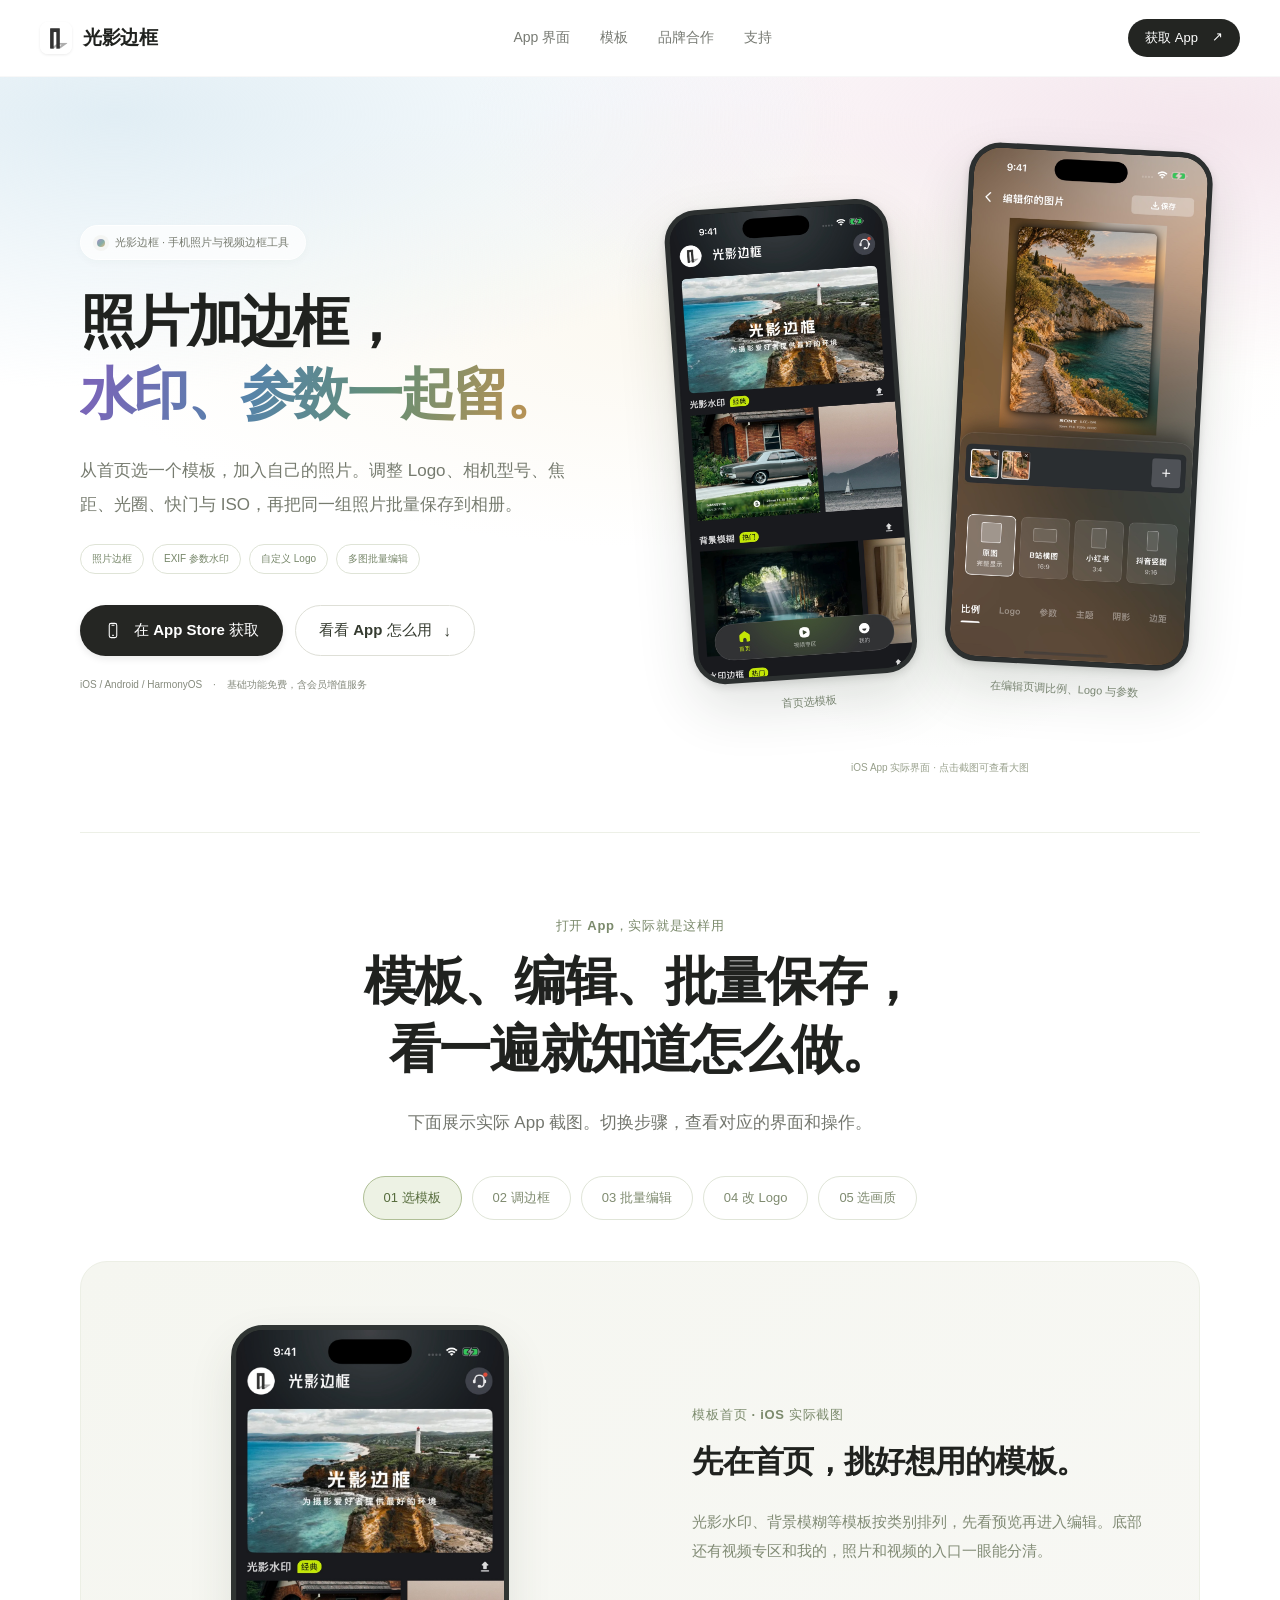
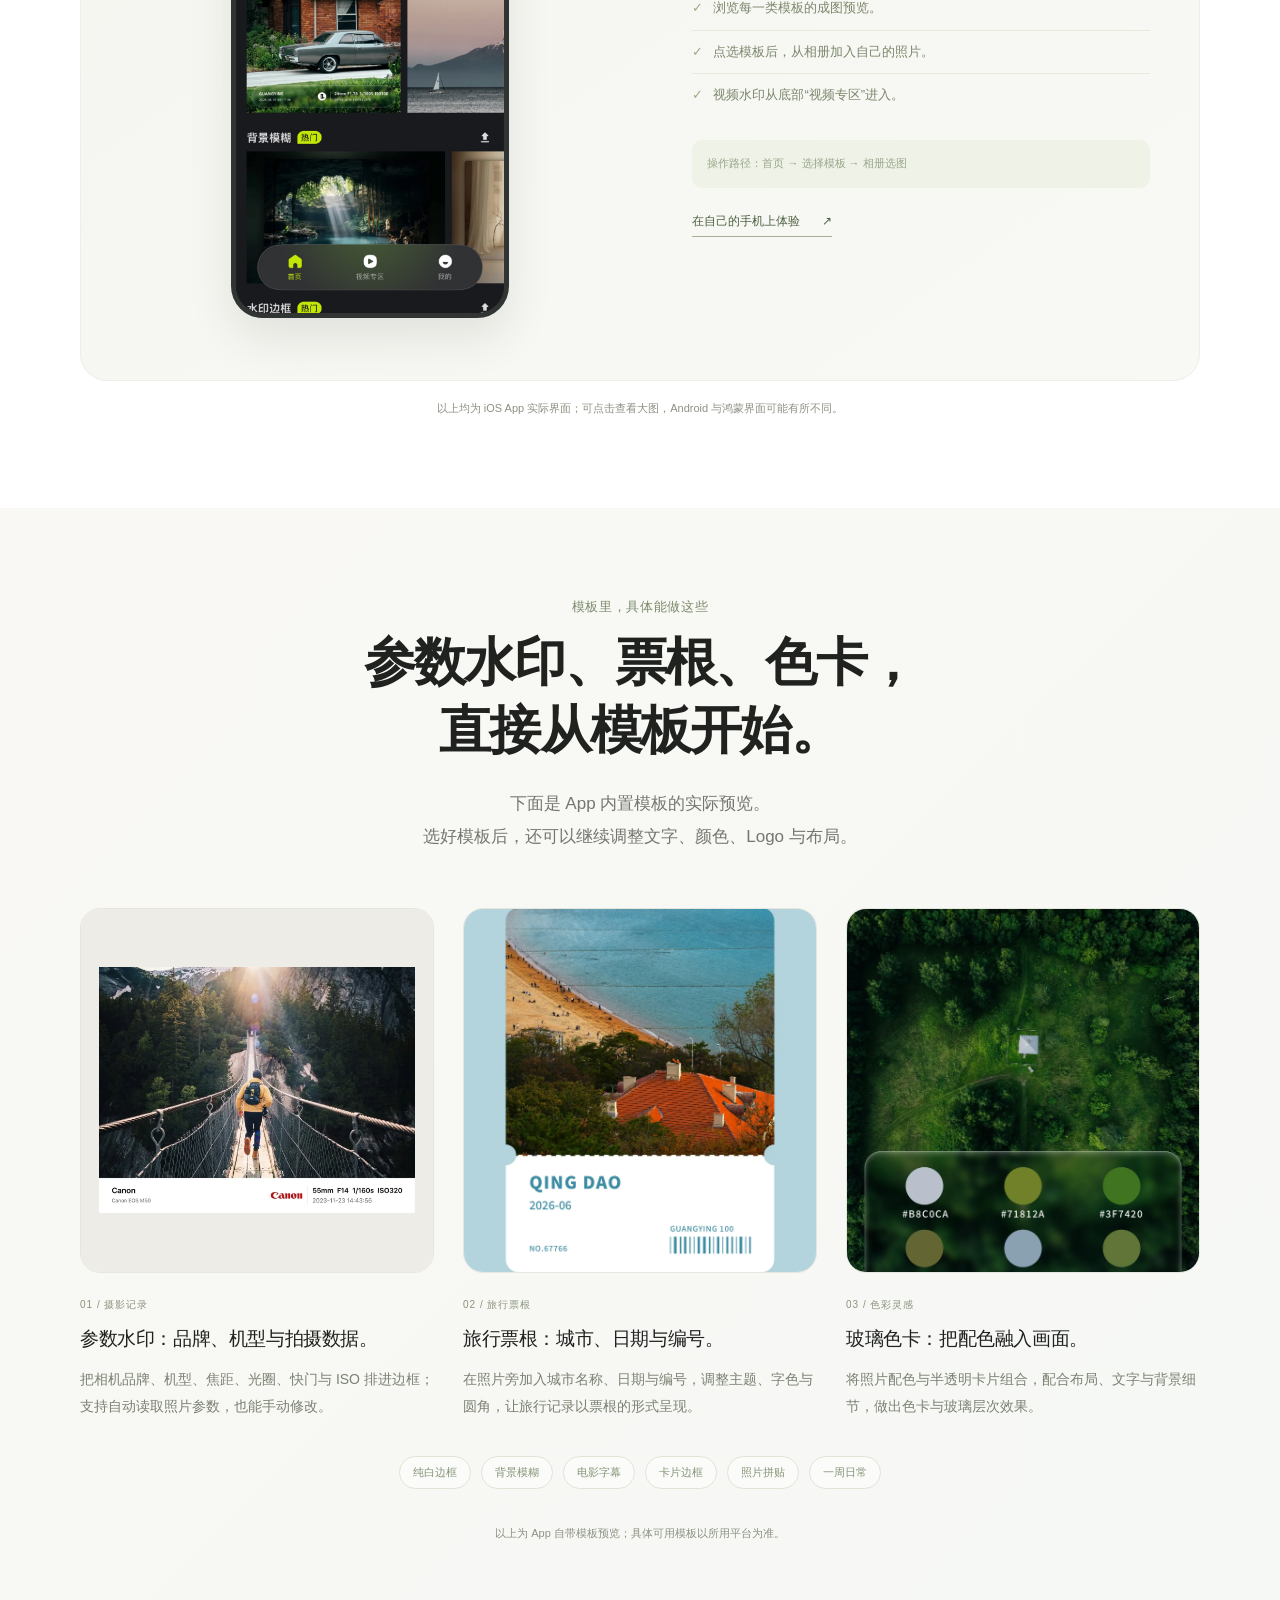
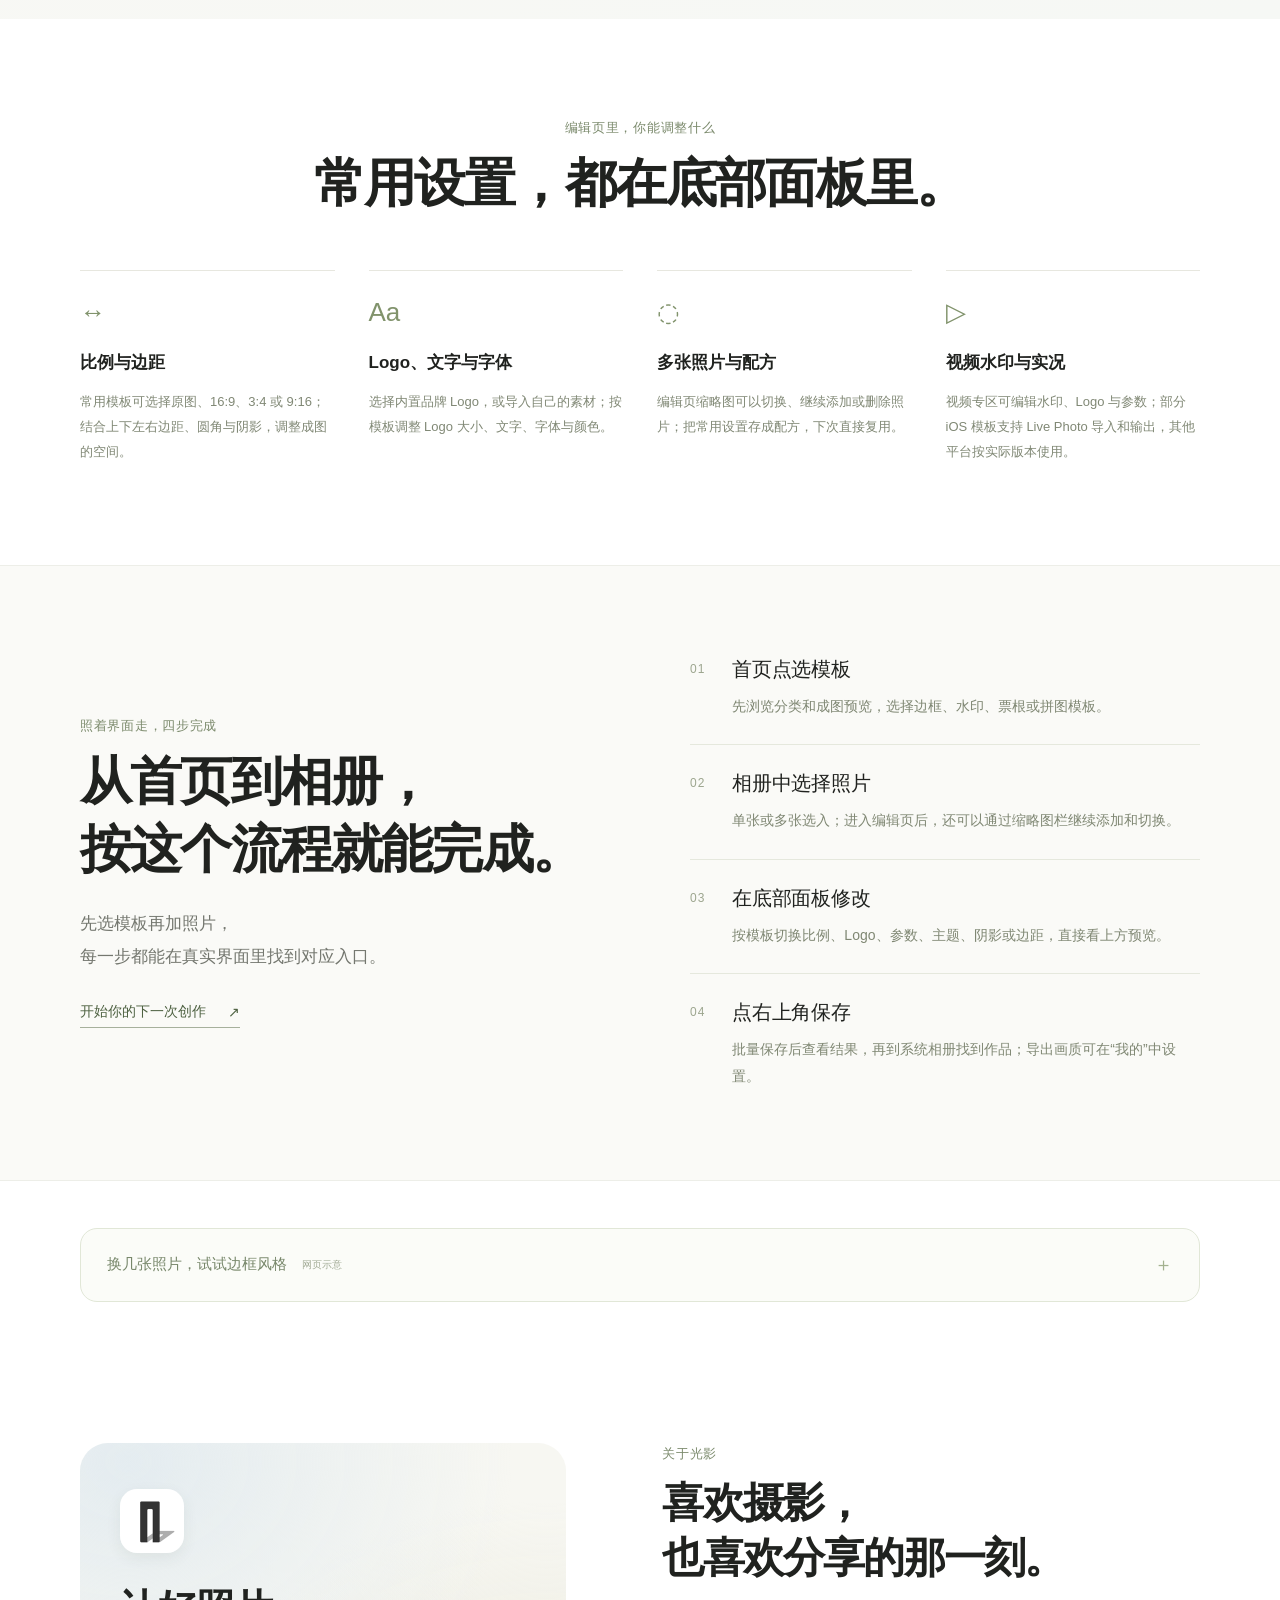
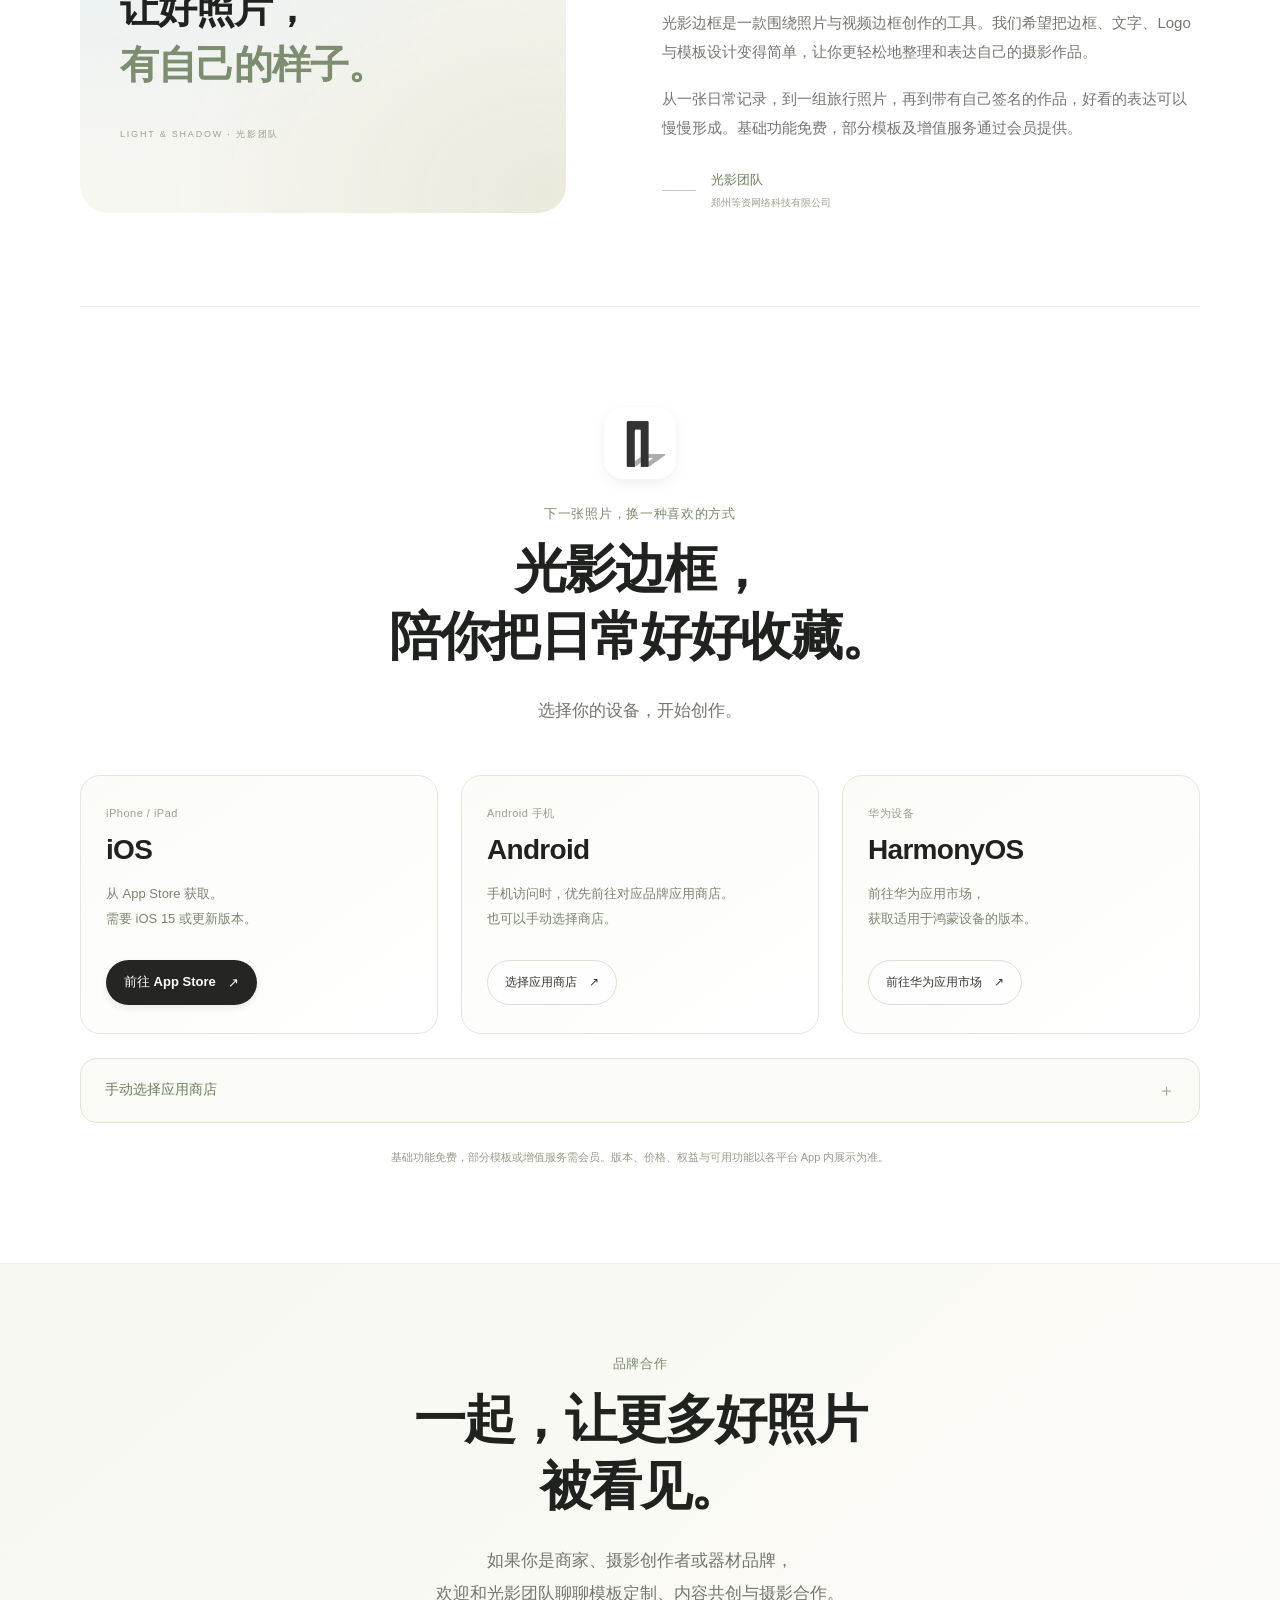
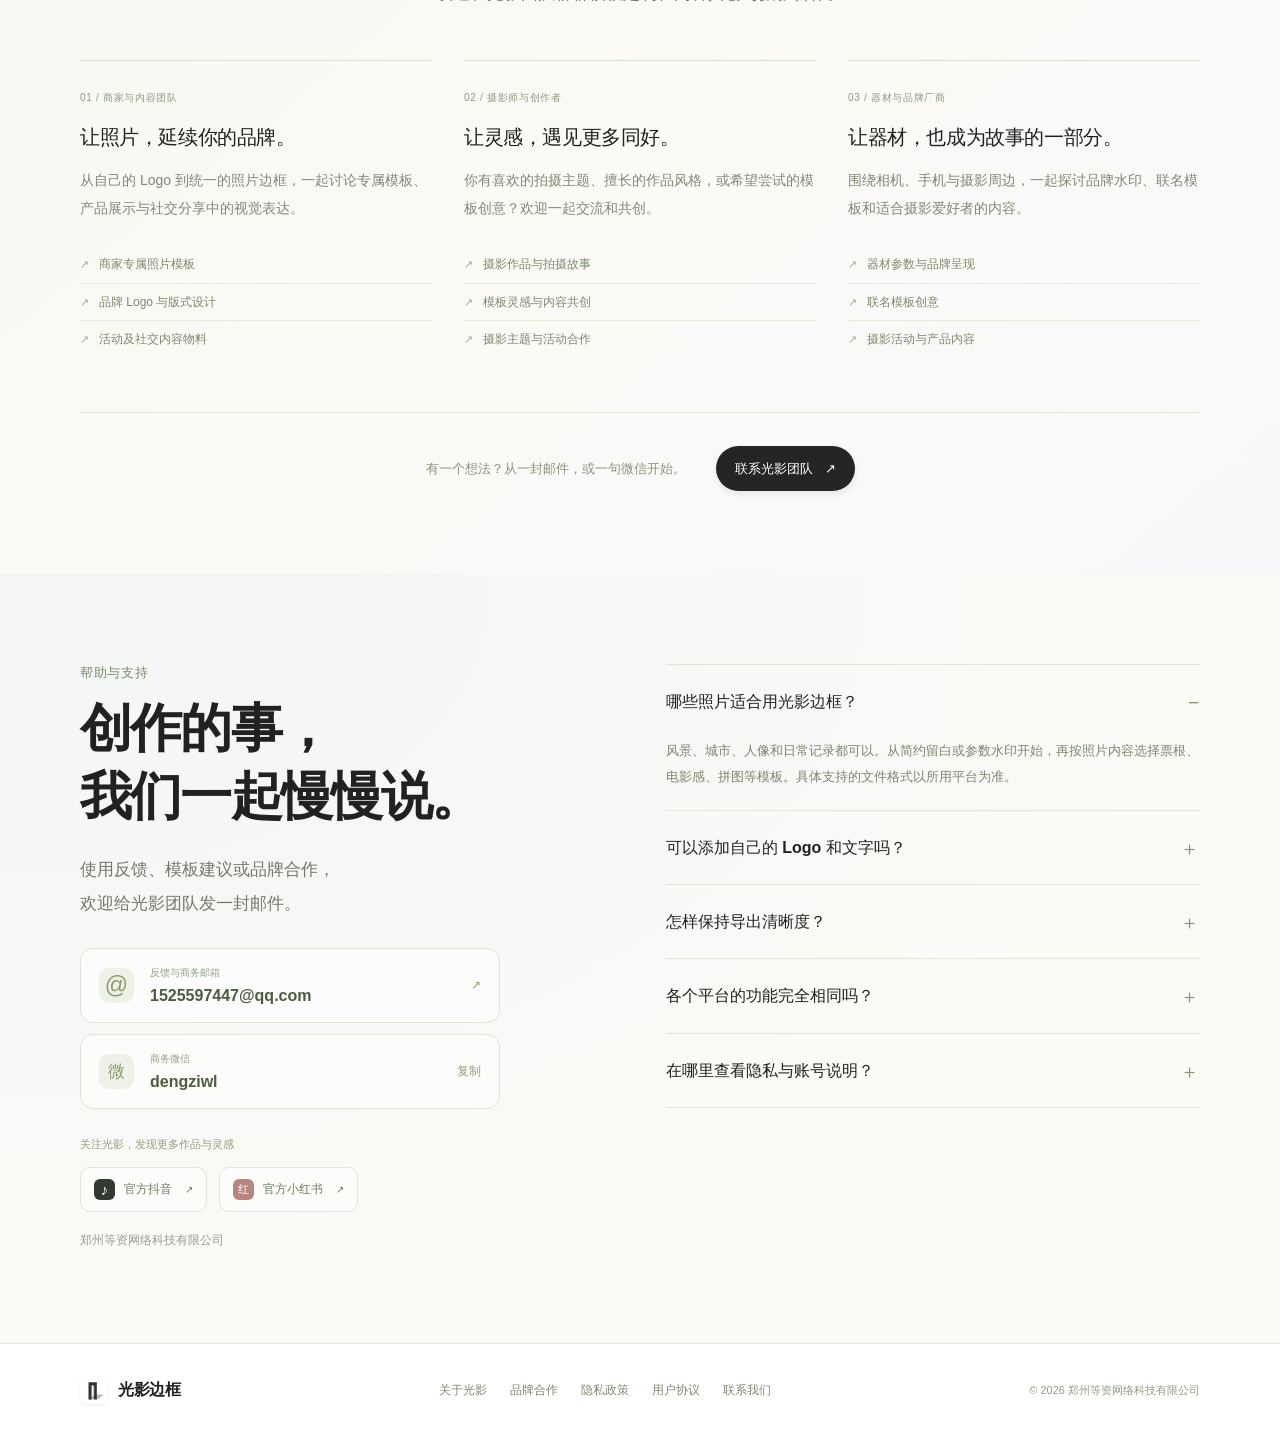
==== commit c5ff8934: "统一为 iOS 实际截图并使用补齐 EXIF 的摄影素材" ====
--- a/light-shadow-border/index.html
+++ b/light-shadow-border/index.html
@@ -5,17 +5,17 @@
 <title>光影边框 · 照片边框、参数水印与批量编辑</title>
 <meta name="description" content="光影边框，为照片与视频添加边框、参数水印、旅行票根与创意模板。自定义 Logo、文字与版式，批量保存喜欢的风格。支持 iOS、Android 与 HarmonyOS。">
 <meta property="og:title" content="光影边框 · 照片边框、参数水印与批量编辑"><meta property="og:description" content="看真实 App 界面：从首页选模板，到调整 Logo、拍摄参数、画幅与导出画质。"><meta property="og:type" content="website">
-<link rel="icon" href="assets/icon.png" type="image/png"><link rel="stylesheet" href="style.css?v=20261116-app-screens"><script src="download-routing.js?v=20261116-app-screens" defer></script><script src="app.js?v=20261116-app-screens" defer></script>
+<link rel="icon" href="assets/icon.png" type="image/png"><link rel="stylesheet" href="style.css?v=20261116-ios-exif"><script src="download-routing.js?v=20261116-ios-exif" defer></script><script src="app.js?v=20261116-ios-exif" defer></script>
 </head>
 <body>
 <a class="skip-link" href="#main">跳到正文</a>
 <header class="site-header"><div class="header-inner"><a class="brand" href="#main" aria-label="光影边框首页"><img src="assets/icon.png" alt="" width="32" height="32"><span>光影边框</span></a><nav class="main-nav" aria-label="页面导航"><a href="#app-tour">App 界面</a><a href="#templates">模板</a><a class="nav-secondary" href="#cooperation">品牌合作</a><a href="#support">支持</a></nav><a class="header-action" href="#download">获取 App <span aria-hidden="true">↗</span></a></div></header>
 <main id="main">
-<section class="hero hero-product" aria-labelledby="hero-title"><div class="hero-glow" aria-hidden="true"></div><div class="hero-product-grid wrap"><div class="hero-content"><p class="eyebrow-pill"><span class="color-dot" aria-hidden="true"></span> 光影边框 · 手机照片与视频边框工具</p><h1 id="hero-title">照片加边框，<br><span class="gradient-text">水印、参数一起留。</span></h1><p class="hero-description">从首页选一个模板，加入自己的照片。调整 Logo、相机型号、焦距、光圈、快门与 ISO，再把同一组照片批量保存到相册。</p><div class="hero-feature-tags"><span>照片边框</span><span>EXIF 参数水印</span><span>自定义 Logo</span><span>多图批量编辑</span></div><div class="hero-actions"><a class="button button-dark" href="https://apps.apple.com/cn/app/id6446897199" target="_blank" rel="noopener noreferrer"><svg viewBox="0 0 24 24" aria-hidden="true"><rect x="7" y="2.5" width="10" height="19" rx="2.5"></rect><path d="M10 5h4M11 18.5h2"></path></svg>在 App Store 获取</a><a class="button button-light" href="#app-tour">看看 App 怎么用 <span aria-hidden="true">↓</span></a></div><p class="hero-meta">iOS / Android / HarmonyOS <span>·</span> 基础功能免费，含会员增值服务</p></div><div class="hero-app-screens" aria-label="光影边框实际 App 界面"><figure class="hero-app-home"><a href="assets/app-home-android.jpg" target="_blank" rel="noopener noreferrer" aria-label="查看模板首页大图"><div class="app-phone"><img src="assets/app-home-android.jpg" alt="光影边框 Android 首页：按分类展示光影水印、背景模糊等模板，底部包含首页、视频专区和我的。" width="1080" height="2340" fetchpriority="high"></div></a><figcaption>首页选模板</figcaption></figure><figure class="hero-app-editor"><a href="assets/app-editor-android.jpg" target="_blank" rel="noopener noreferrer" aria-label="查看照片编辑页大图"><div class="app-phone"><img src="assets/app-editor-android.jpg" alt="光影边框 Android 编辑页：海边照片配合模糊背景和 Nikon 拍摄参数，底部提供画幅比例、Logo、参数、主题、阴影和边距。" width="1080" height="2340" decoding="async"></div></a><figcaption>在编辑页调比例、Logo 与参数</figcaption></figure><p class="hero-screen-note">Android App 实际界面 · 点击截图可查看大图</p></div></div></section>
+<section class="hero hero-product" aria-labelledby="hero-title"><div class="hero-glow" aria-hidden="true"></div><div class="hero-product-grid wrap"><div class="hero-content"><p class="eyebrow-pill"><span class="color-dot" aria-hidden="true"></span> 光影边框 · 手机照片与视频边框工具</p><h1 id="hero-title">照片加边框，<br><span class="gradient-text">水印、参数一起留。</span></h1><p class="hero-description">从首页选一个模板，加入自己的照片。调整 Logo、相机型号、焦距、光圈、快门与 ISO，再把同一组照片批量保存到相册。</p><div class="hero-feature-tags"><span>照片边框</span><span>EXIF 参数水印</span><span>自定义 Logo</span><span>多图批量编辑</span></div><div class="hero-actions"><a class="button button-dark" href="https://apps.apple.com/cn/app/id6446897199" target="_blank" rel="noopener noreferrer"><svg viewBox="0 0 24 24" aria-hidden="true"><rect x="7" y="2.5" width="10" height="19" rx="2.5"></rect><path d="M10 5h4M11 18.5h2"></path></svg>在 App Store 获取</a><a class="button button-light" href="#app-tour">看看 App 怎么用 <span aria-hidden="true">↓</span></a></div><p class="hero-meta">iOS / Android / HarmonyOS <span>·</span> 基础功能免费，含会员增值服务</p></div><div class="hero-app-screens" aria-label="光影边框实际 App 界面"><figure class="hero-app-home"><a href="assets/app-home-ios.jpg" target="_blank" rel="noopener noreferrer" aria-label="查看模板首页大图"><div class="app-phone"><img src="assets/app-home-ios.jpg" alt="光影边框 iOS 首页：按分类展示光影水印、背景模糊等模板，底部包含首页、视频专区和我的。" width="1206" height="2622" fetchpriority="high"></div></a><figcaption>首页选模板</figcaption></figure><figure class="hero-app-editor"><a href="assets/app-editor-ios.jpg" target="_blank" rel="noopener noreferrer" aria-label="查看照片编辑页大图"><div class="app-phone"><img src="assets/app-editor-ios.jpg" alt="光影边框 iOS 编辑页：山海摄影示例配合模糊背景和 Sony 拍摄参数，底部提供画幅比例、Logo、参数、主题、阴影和边距。" width="1206" height="2622" decoding="async"></div></a><figcaption>在编辑页调比例、Logo 与参数</figcaption></figure><p class="hero-screen-note">iOS App 实际界面 · 点击截图可查看大图</p></div></div></section>
 
 
 
-<section class="app-tour-section wrap" id="app-tour" aria-labelledby="app-tour-title"><div class="section-intro centered"><p class="eyebrow">打开 App，实际就是这样用</p><h2 id="app-tour-title">模板、编辑、批量保存，<br>看一遍就知道怎么做。</h2><p>下面展示实际 App 截图。切换步骤，查看对应的界面和操作。</p></div><div class="app-tour-tabs" role="tablist" aria-label="App 操作步骤"><button id="app-tab-home" type="button" role="tab" aria-selected="true" aria-controls="app-tour-panel" tabindex="0" data-app-step="home">01 选模板</button><button id="app-tab-editor" type="button" role="tab" aria-selected="false" aria-controls="app-tour-panel" tabindex="-1" data-app-step="editor">02 调边框</button><button id="app-tab-batch" type="button" role="tab" aria-selected="false" aria-controls="app-tour-panel" tabindex="-1" data-app-step="batch">03 批量编辑</button><button id="app-tab-logo" type="button" role="tab" aria-selected="false" aria-controls="app-tour-panel" tabindex="-1" data-app-step="logo">04 改 Logo</button><button id="app-tab-quality" type="button" role="tab" aria-selected="false" aria-controls="app-tour-panel" tabindex="-1" data-app-step="quality">05 选画质</button></div><div class="app-tour-panel" id="app-tour-panel" role="tabpanel" aria-labelledby="app-tab-home" tabindex="0"><div class="tour-screen-stage" id="tour-screen-stage" data-frame="phone"><a id="tour-screen-link" href="assets/app-home-android.jpg" target="_blank" rel="noopener noreferrer" aria-label="查看当前 App 界面大图"><div class="tour-image-frame"><img id="tour-screen" src="assets/app-home-android.jpg" alt="光影边框 Android 模板首页。" width="1080" height="2340" loading="lazy"></div></a></div><div class="tour-step-copy"><p class="eyebrow" id="tour-platform">模板首页 · Android 实际截图</p><h3 id="tour-step-title">先在首页，挑好想用的模板。</h3><p id="tour-step-description">光影水印、背景模糊等模板按类别排列，先看预览再进入编辑。底部还有视频专区和我的，照片和视频的入口一眼能分清。</p><ul id="tour-step-points"><li>浏览每一类模板的成图预览。</li><li>点选模板后，从相册加入自己的照片。</li><li>视频水印从底部“视频专区”进入。</li></ul><p class="tour-action-hint" id="tour-action-hint">操作路径：首页 → 选择模板 → 相册选图</p><a class="text-link" href="#download">在自己的手机上体验 <span aria-hidden="true">↗</span></a></div></div><p class="image-note">截图来自 Android 与 iOS 版本；可点击查看大图，界面会随平台和版本有所不同。</p></section>
+<section class="app-tour-section wrap" id="app-tour" aria-labelledby="app-tour-title"><div class="section-intro centered"><p class="eyebrow">打开 App，实际就是这样用</p><h2 id="app-tour-title">模板、编辑、批量保存，<br>看一遍就知道怎么做。</h2><p>下面展示实际 App 截图。切换步骤，查看对应的界面和操作。</p></div><div class="app-tour-tabs" role="tablist" aria-label="App 操作步骤"><button id="app-tab-home" type="button" role="tab" aria-selected="true" aria-controls="app-tour-panel" tabindex="0" data-app-step="home">01 选模板</button><button id="app-tab-editor" type="button" role="tab" aria-selected="false" aria-controls="app-tour-panel" tabindex="-1" data-app-step="editor">02 调边框</button><button id="app-tab-batch" type="button" role="tab" aria-selected="false" aria-controls="app-tour-panel" tabindex="-1" data-app-step="batch">03 批量编辑</button><button id="app-tab-logo" type="button" role="tab" aria-selected="false" aria-controls="app-tour-panel" tabindex="-1" data-app-step="logo">04 改 Logo</button><button id="app-tab-quality" type="button" role="tab" aria-selected="false" aria-controls="app-tour-panel" tabindex="-1" data-app-step="quality">05 选画质</button></div><div class="app-tour-panel" id="app-tour-panel" role="tabpanel" aria-labelledby="app-tab-home" tabindex="0"><div class="tour-screen-stage" id="tour-screen-stage" data-frame="phone"><a id="tour-screen-link" href="assets/app-home-ios.jpg" target="_blank" rel="noopener noreferrer" aria-label="查看当前 App 界面大图"><div class="tour-image-frame"><img id="tour-screen" src="assets/app-home-ios.jpg" alt="光影边框 iOS 模板首页。" width="1206" height="2622" loading="lazy"></div></a></div><div class="tour-step-copy"><p class="eyebrow" id="tour-platform">模板首页 · iOS 实际截图</p><h3 id="tour-step-title">先在首页，挑好想用的模板。</h3><p id="tour-step-description">光影水印、背景模糊等模板按类别排列，先看预览再进入编辑。底部还有视频专区和我的，照片和视频的入口一眼能分清。</p><ul id="tour-step-points"><li>浏览每一类模板的成图预览。</li><li>点选模板后，从相册加入自己的照片。</li><li>视频水印从底部“视频专区”进入。</li></ul><p class="tour-action-hint" id="tour-action-hint">操作路径：首页 → 选择模板 → 相册选图</p><a class="text-link" href="#download">在自己的手机上体验 <span aria-hidden="true">↗</span></a></div></div><p class="image-note">以上均为 iOS App 实际界面；可点击查看大图，Android 与鸿蒙界面可能有所不同。</p></section>
 
 <section class="templates-section" id="templates" aria-labelledby="templates-title"><div class="wrap"><div class="section-intro centered"><p class="eyebrow">模板里，具体能做这些</p><h2 id="templates-title">参数水印、票根、色卡，<br>直接从模板开始。</h2><p>下面是 App 内置模板的实际预览。<br>选好模板后，还可以继续调整文字、颜色、Logo 与布局。</p></div><div class="template-grid"><article class="template-card"><div class="template-art watermark-art"><img src="assets/template-watermark.webp" alt="App 内置模板预览：吊桥风景照片，下方展示相机品牌与拍摄参数。" width="1200" height="933" loading="lazy"></div><span class="template-index">01 / 摄影记录</span><h3>参数水印：品牌、机型与拍摄数据。</h3><p>把相机品牌、机型、焦距、光圈、快门与 ISO 排进边框；支持自动读取照片参数，也能手动修改。</p></article><article class="template-card"><div class="template-art ticket-art"><img src="assets/template-ticket.webp" alt="App 内置旅行票根模板：海边照片与城市名称、日期和条码组成票根。" width="1500" height="2000" loading="lazy"></div><span class="template-index">02 / 旅行票根</span><h3>旅行票根：城市、日期与编号。</h3><p>在照片旁加入城市名称、日期与编号，调整主题、字色与圆角，让旅行记录以票根的形式呈现。</p></article><article class="template-card"><div class="template-art palette-art"><img src="assets/template-palette.webp" alt="App 内置玻璃色卡模板：绿色森林照片上呈现毛玻璃配色卡片。" width="1500" height="2000" loading="lazy"></div><span class="template-index">03 / 色彩灵感</span><h3>玻璃色卡：把配色融入画面。</h3><p>将照片配色与半透明卡片组合，配合布局、文字与背景细节，做出色卡与玻璃层次效果。</p></article></div><div class="template-category-list" aria-label="其他模板类别"><span>纯白边框</span><span>背景模糊</span><span>电影字幕</span><span>卡片边框</span><span>照片拼贴</span><span>一周日常</span></div><p class="image-note">以上为 App 自带模板预览；具体可用模板以所用平台为准。</p></div></section>
 
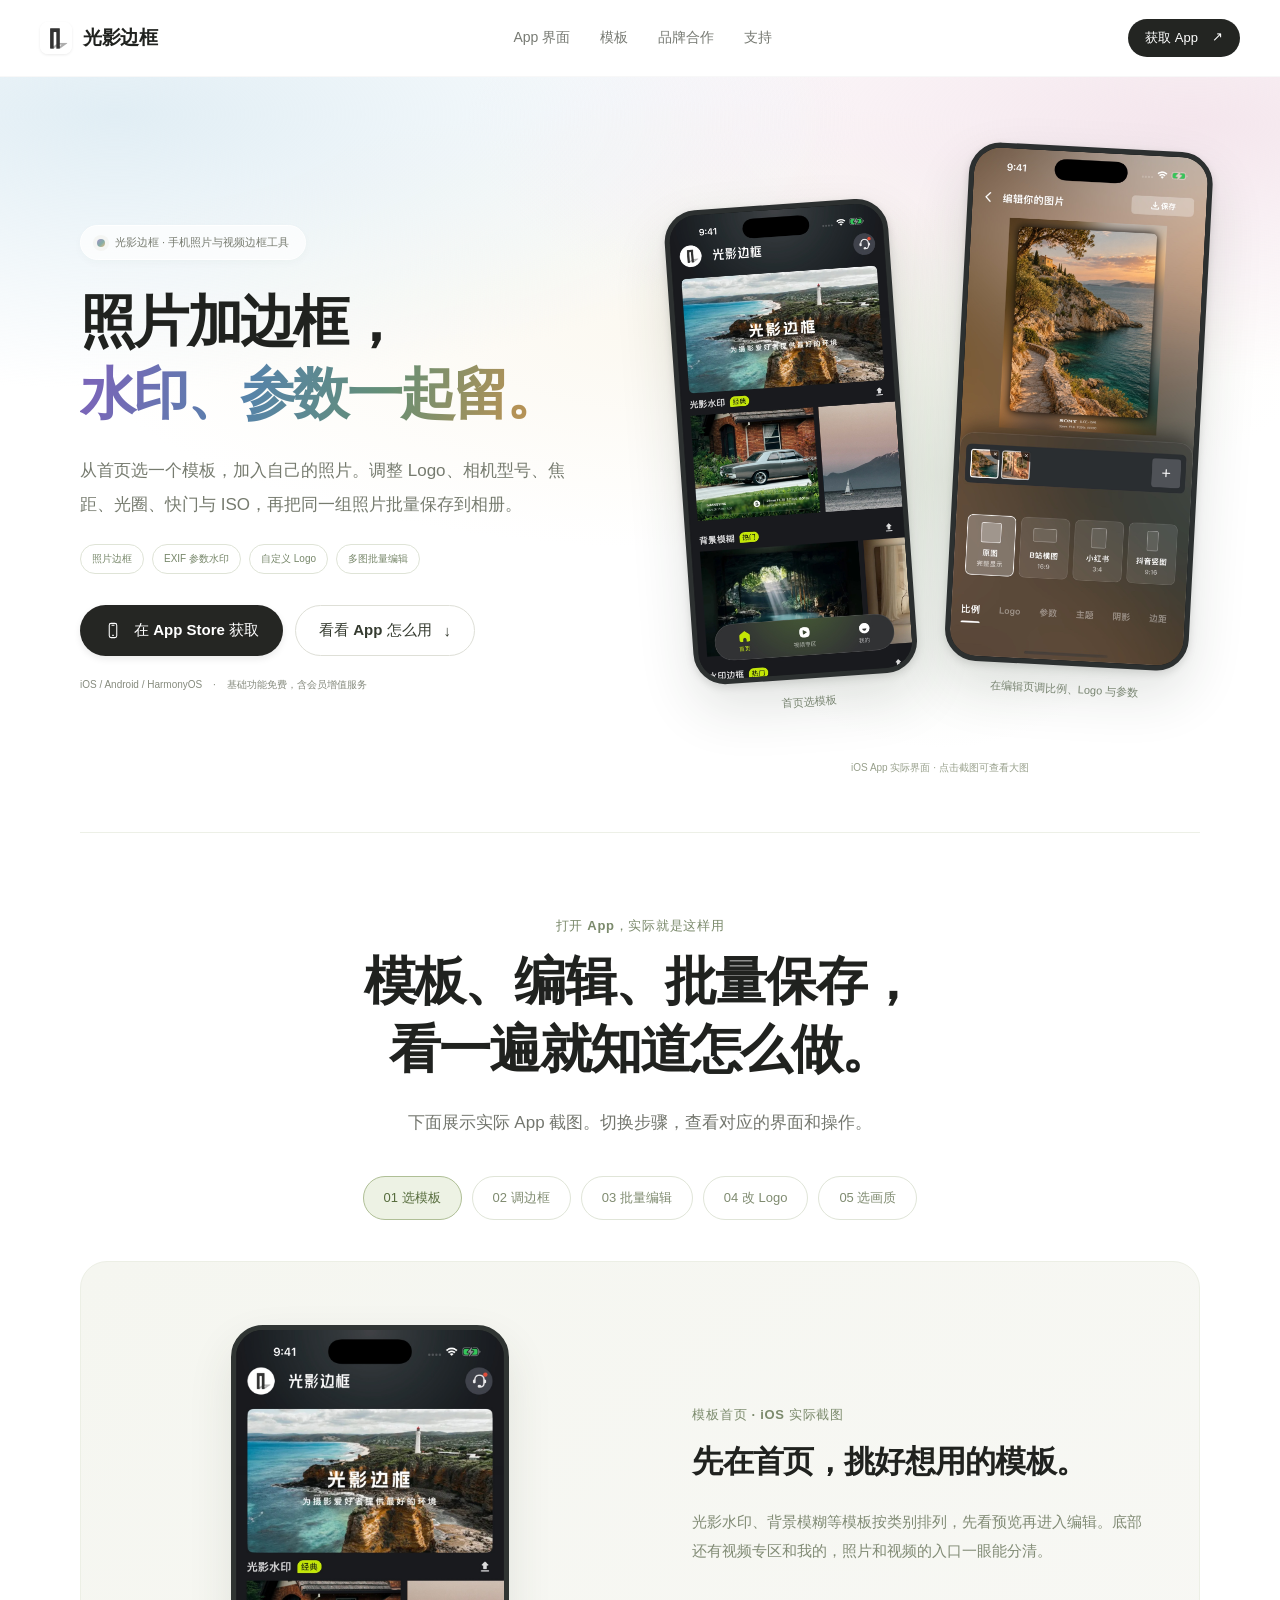
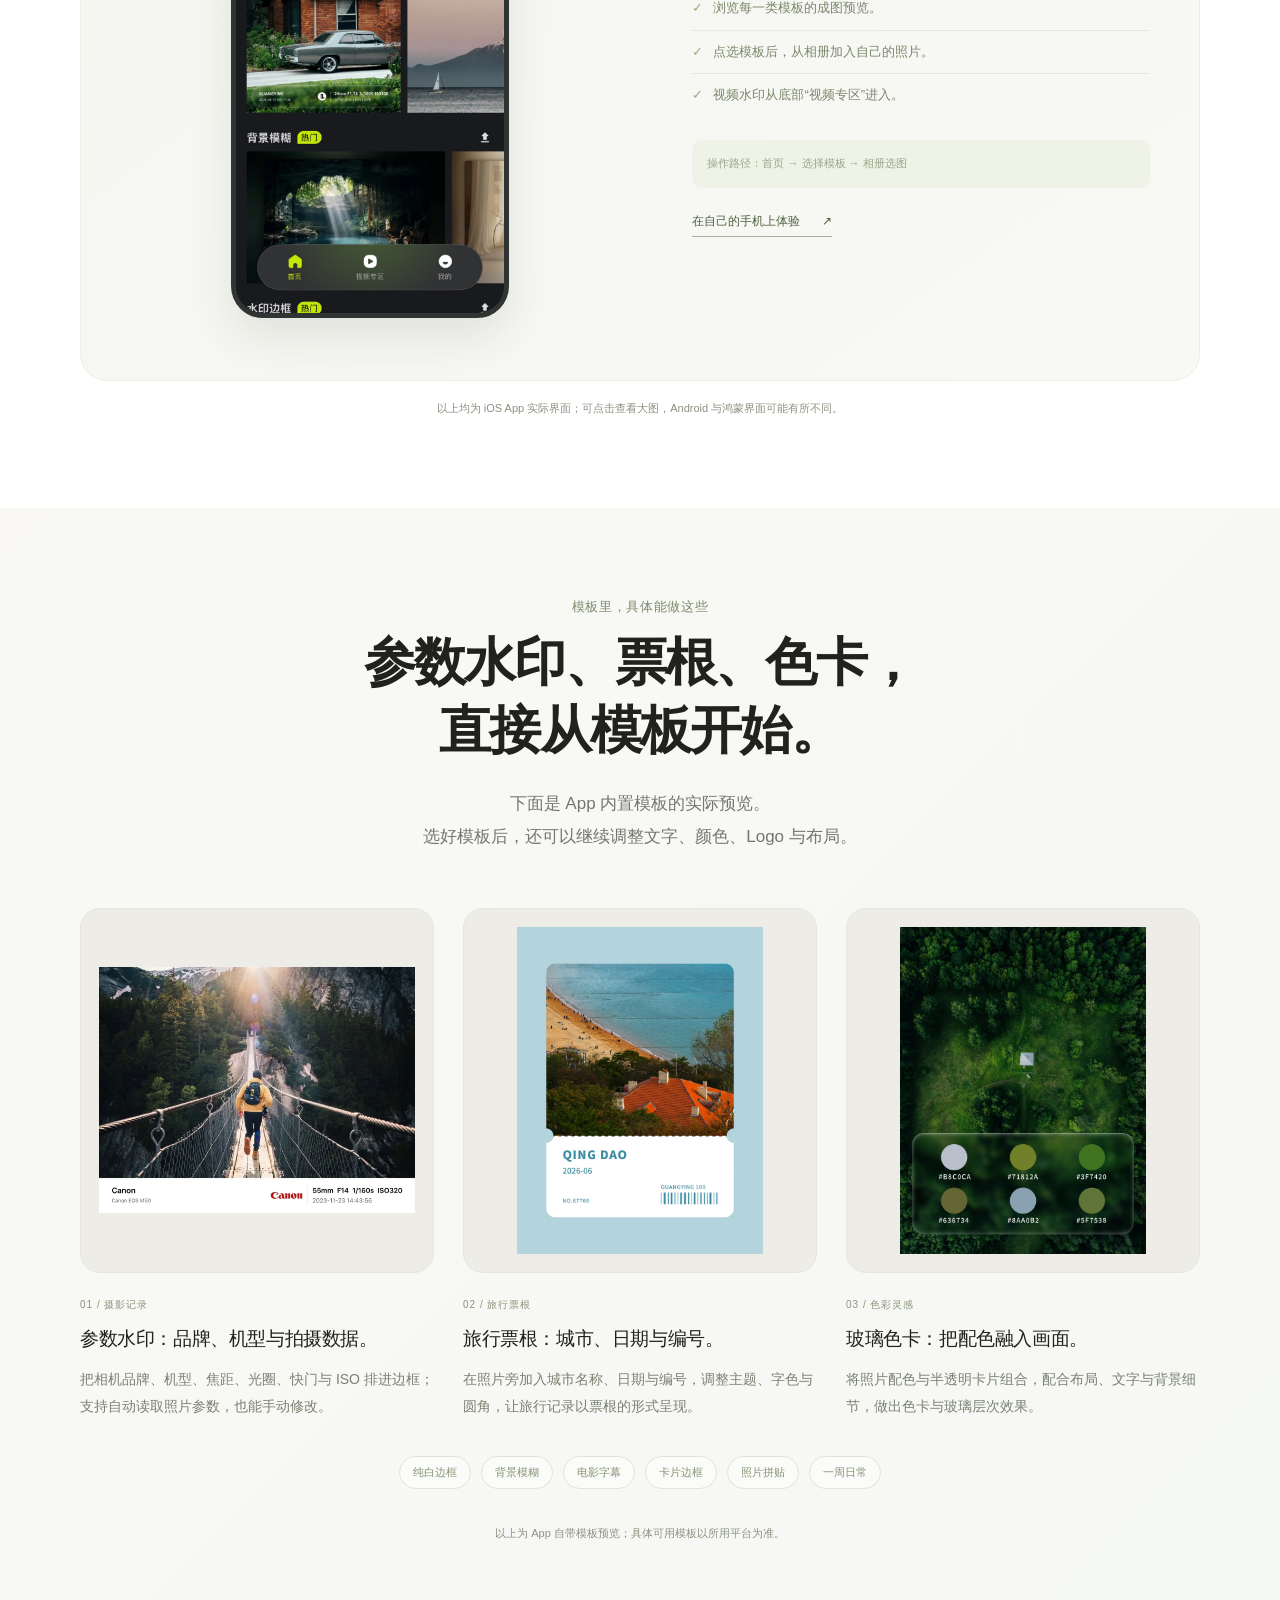
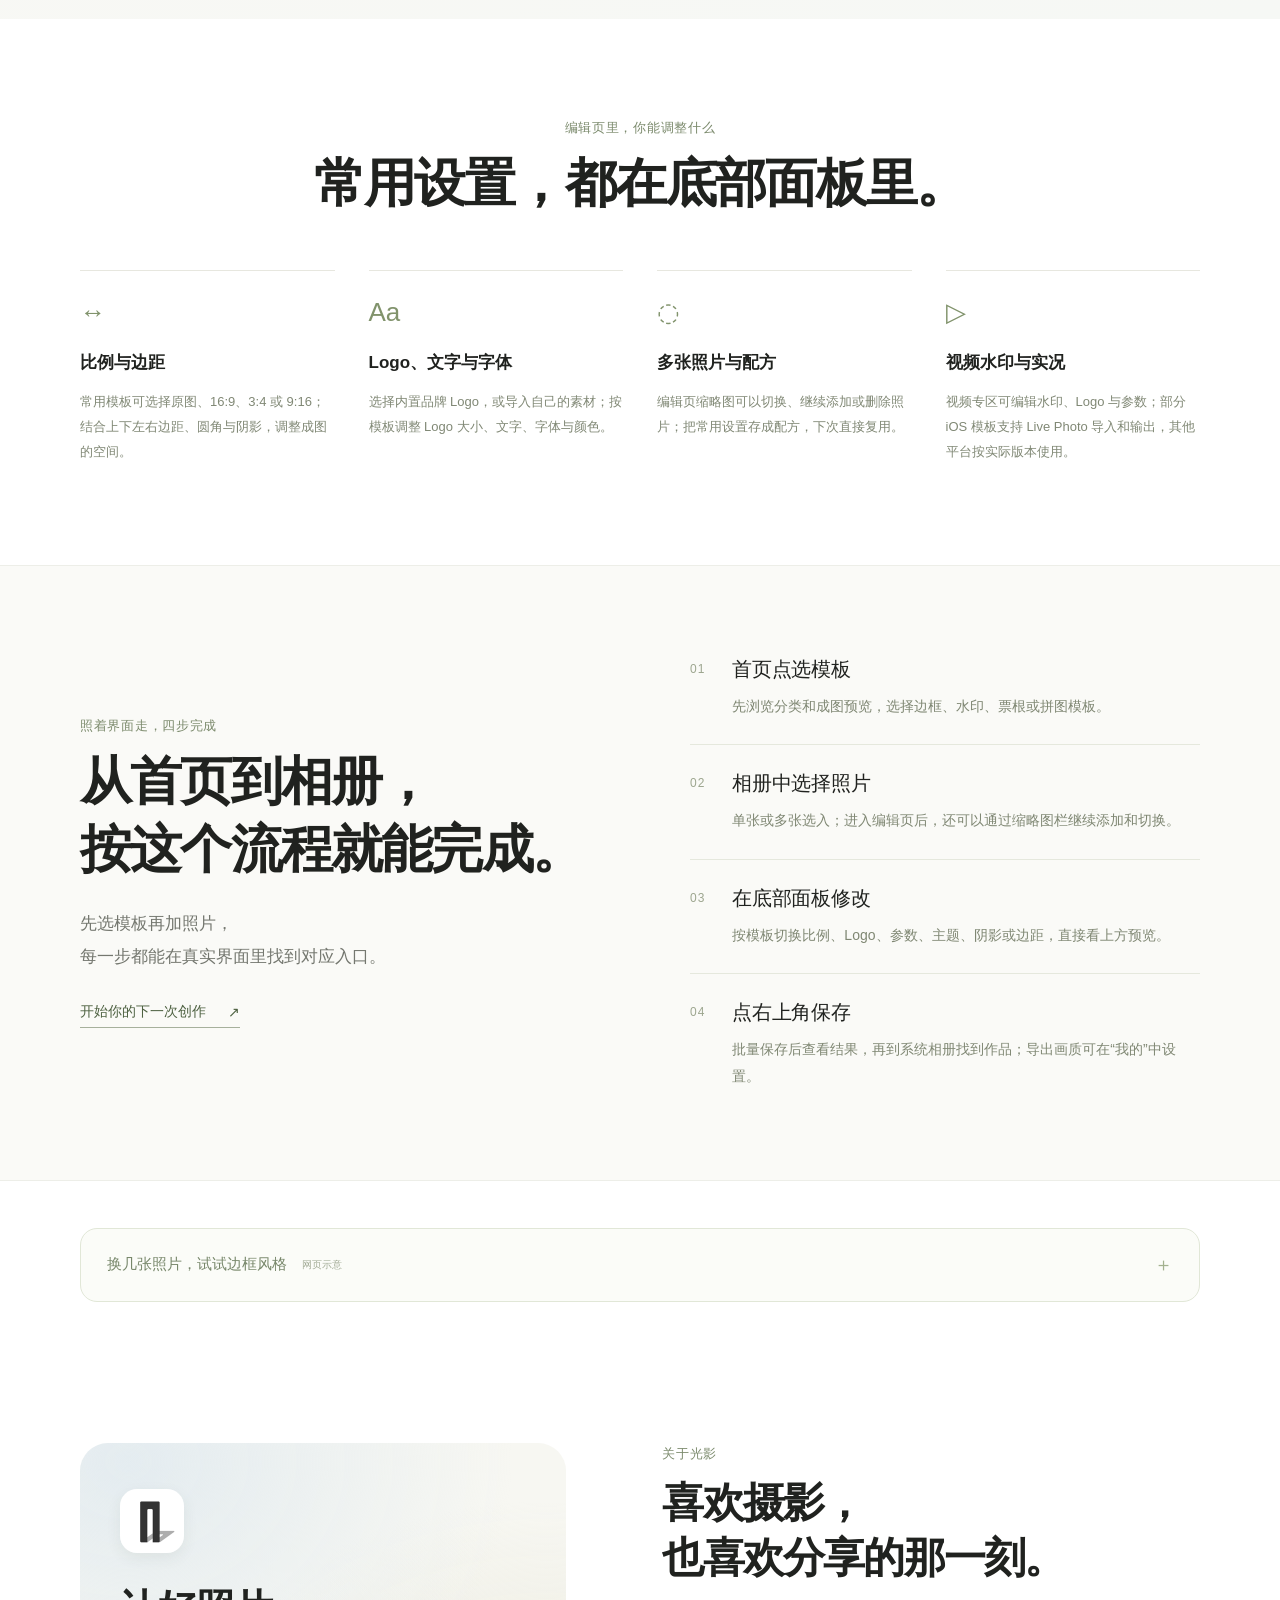
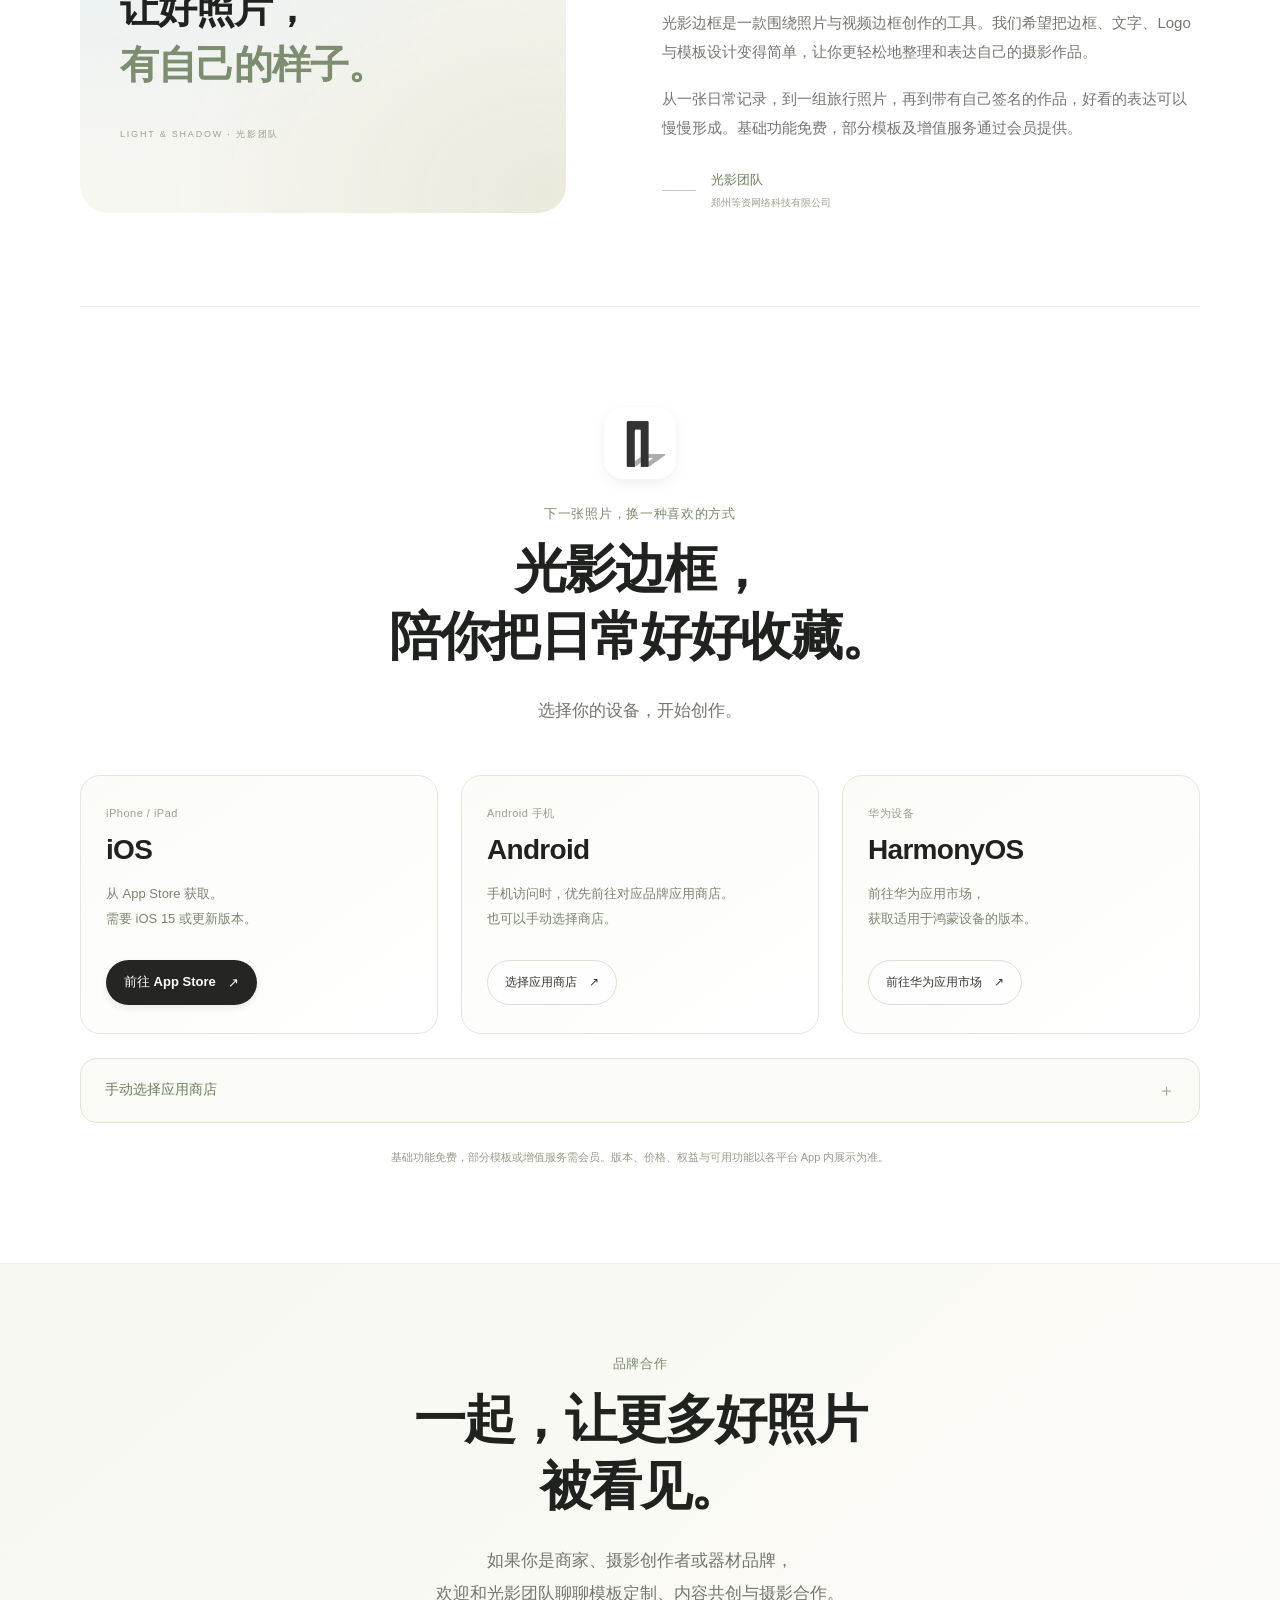
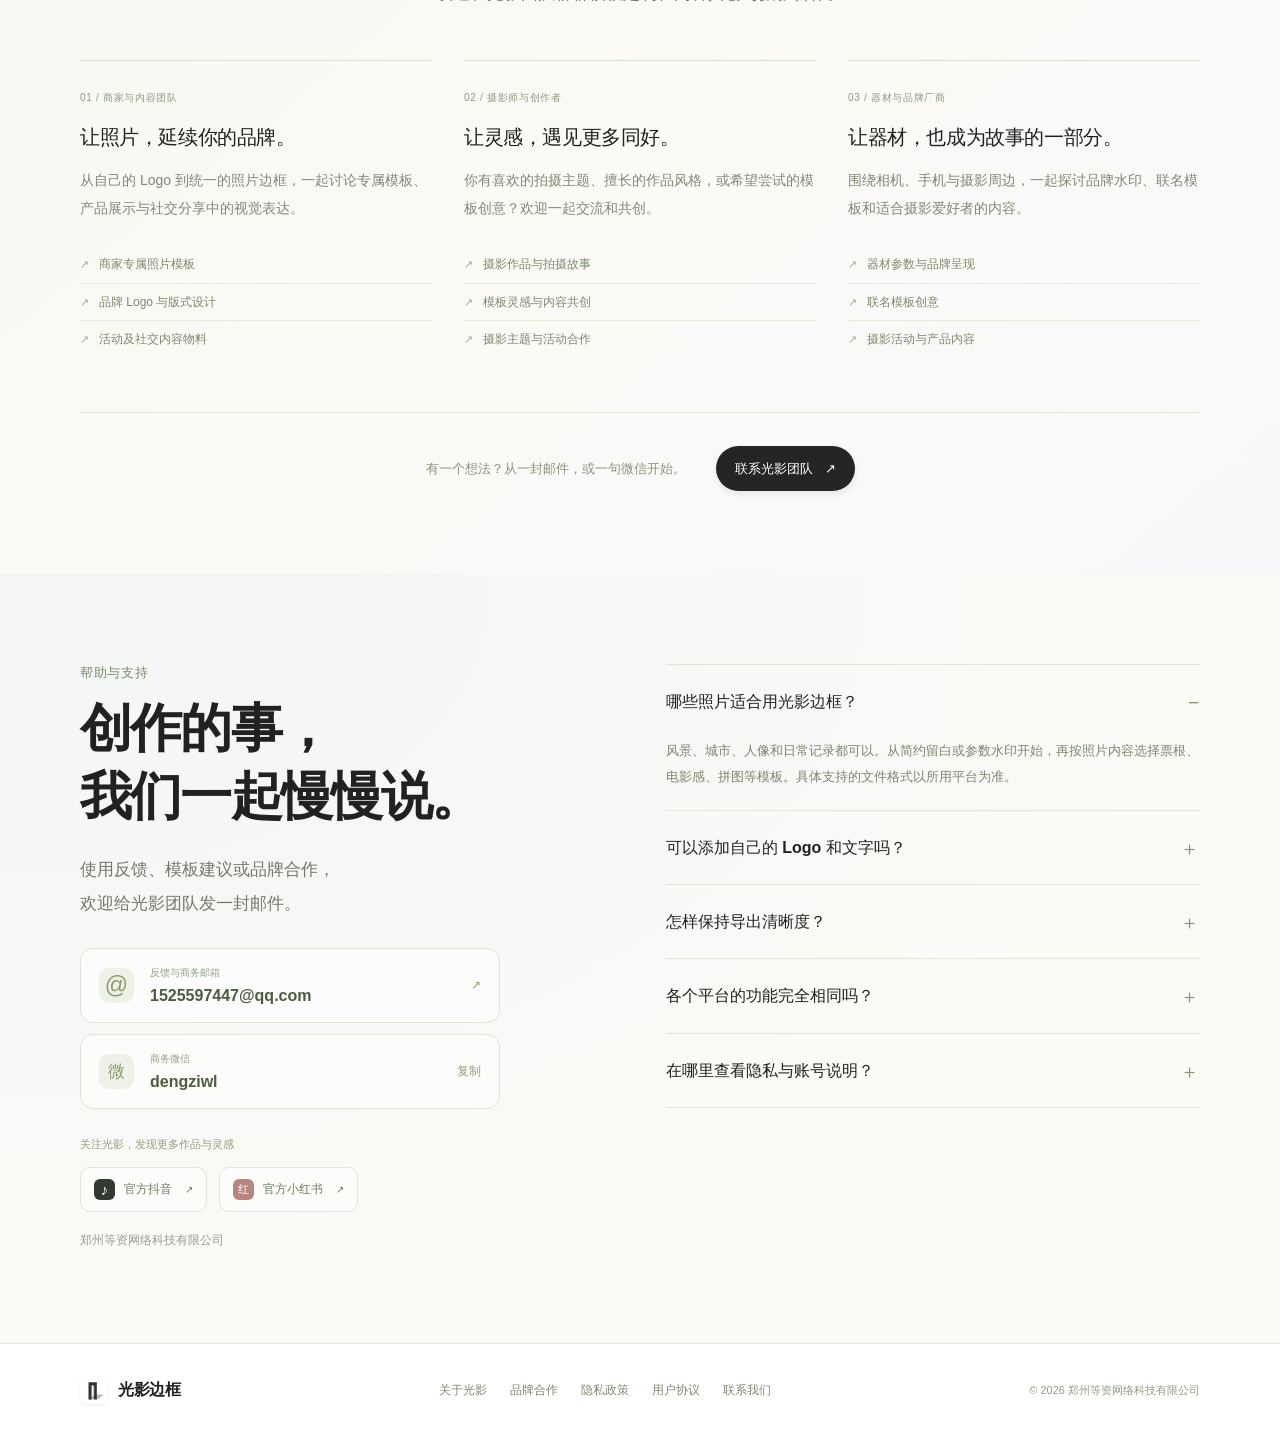
==== commit a59565b1: "修复模板预览裁切并完整展示票根与色卡" ====
--- a/light-shadow-border/index.html
+++ b/light-shadow-border/index.html
@@ -5,7 +5,7 @@
 <title>光影边框 · 照片边框、参数水印与批量编辑</title>
 <meta name="description" content="光影边框，为照片与视频添加边框、参数水印、旅行票根与创意模板。自定义 Logo、文字与版式，批量保存喜欢的风格。支持 iOS、Android 与 HarmonyOS。">
 <meta property="og:title" content="光影边框 · 照片边框、参数水印与批量编辑"><meta property="og:description" content="看真实 App 界面：从首页选模板，到调整 Logo、拍摄参数、画幅与导出画质。"><meta property="og:type" content="website">
-<link rel="icon" href="assets/icon.png" type="image/png"><link rel="stylesheet" href="style.css?v=20261116-ios-exif"><script src="download-routing.js?v=20261116-ios-exif" defer></script><script src="app.js?v=20261116-ios-exif" defer></script>
+<link rel="icon" href="assets/icon.png" type="image/png"><link rel="stylesheet" href="style.css?v=20261116-template-fit"><script src="download-routing.js?v=20261116-ios-exif" defer></script><script src="app.js?v=20261116-ios-exif" defer></script>
 </head>
 <body>
 <a class="skip-link" href="#main">跳到正文</a>
--- a/light-shadow-border/style.css
+++ b/light-shadow-border/style.css
@@ -2,7 +2,7 @@
 .site-header{position:sticky;top:0;z-index:20;background:#ffffffd9;backdrop-filter:blur(20px);-webkit-backdrop-filter:blur(20px);border-bottom:1px solid #26302308}.header-inner{height:76px;width:min(1300px,calc(100% - 80px));display:flex;align-items:center;justify-content:space-between;gap:24px;margin:auto}.brand{display:inline-flex;gap:11px;align-items:center;font-weight:650;font-size:19px;letter-spacing:-.4px}.brand img{border-radius:8px;box-shadow:0 1px 3px #00000015}.main-nav{display:flex;gap:30px;align-items:center;font-size:14px;color:#777a73}.main-nav a:hover{color:#3d5234}.header-action{background:#232522;color:white;font-size:13px;padding:10px 17px;border-radius:25px;display:flex;gap:14px}.button{display:inline-flex;gap:12px;align-items:center;justify-content:center;padding:14px 23px;border-radius:40px;min-height:51px;font-size:15px;font-weight:550;border:1px solid transparent}.button-dark{background:#252623;color:#fff;box-shadow:0 3px 7px #00000015}.button-dark:hover{background:#454a40}.button svg{width:18px;height:21px;fill:none;stroke:currentColor;stroke-width:1.4}.button-light{background:#ffffffb3;border:1px solid #dedfd7;color:#353b30}.button-light:hover{background:#f2f4ee}.text-link{display:inline-flex;gap:22px;align-items:center;border-bottom:1px solid #a6b09c;padding-bottom:6px;color:#4d6141;font-size:14px;font-weight:550}
 .hero{position:relative;isolation:isolate;overflow:hidden;padding:87px 0 46px}.hero-glow{position:absolute;z-index:-1;inset:0 0 38%;pointer-events:none;background:radial-gradient(ellipse at 9% 8%,#d7e8f1bf,transparent 45%),radial-gradient(ellipse at 93% 10%,#efdae4ad,transparent 43%),radial-gradient(ellipse at 55% 53%,#f7f0de75,transparent 64%)}.hero-content{text-align:center}.eyebrow-pill{display:inline-flex;align-items:center;gap:10px;font-size:13px;color:#777b70;background:#ffffffb8;border:1px solid #ffffff;border-radius:30px;padding:9px 16px;margin-bottom:28px;box-shadow:0 3px 9px #363b2107}.color-dot{width:8px;height:8px;border-radius:50%;background:linear-gradient(135deg,#a190c7,#83aca6 55%,#e3bc80);box-shadow:0 0 0 4px #e6e8dd55}.hero h1{font-size:clamp(48px,6.2vw,80px);letter-spacing:-3.5px;line-height:1.23;font-weight:760;margin:0 0 27px}.gradient-text{background:linear-gradient(106deg,#7966b8 4%,#5683aa 35%,#648f76 63%,#b49256 90%);color:transparent;background-clip:text;-webkit-background-clip:text}.hero-description{font-size:18px;line-height:1.9;color:#767b6f;max-width:770px;margin:0 auto 30px}.hero-actions{display:flex;justify-content:center;gap:12px;align-items:center;flex-wrap:wrap}.hero-meta{font-size:11px;color:#868b7e;line-height:1.9;margin-top:18px}.hero-meta span{margin:0 8px}.hero-gallery{height:600px;max-width:1100px;position:relative;margin-top:42px;isolation:isolate}.hero-gallery:before{content:"";position:absolute;z-index:-1;inset:60px 0 0;background:radial-gradient(ellipse,#e8e6da94,transparent 68%)}.art-card{background:white;box-shadow:0 25px 65px #383e2924,0 2px 6px #292c2312;border:1px solid #f3f1e9;position:absolute}.art-card img{width:100%;object-fit:cover}.art-city{left:7%;top:80px;width:290px;padding:15px 15px 0;transform:rotate(-9deg)}.art-city img{aspect-ratio:3/4}.art-city figcaption{padding:16px 2px 21px;display:flex;flex-direction:column;gap:7px;font-size:14px}.art-city small{font-size:8px;letter-spacing:1.8px;color:#999482}.art-coast{width:330px;left:calc(50% - 165px);top:17px;padding:15px;z-index:2;transform:rotate(2deg)}.art-coast img{aspect-ratio:3/4}.art-coast figcaption{display:flex;align-items:center;gap:13px;padding:20px 2px 3px;font-size:9px;color:#4f5c4d}.art-coast strong{font-size:13px;font-weight:680}.art-coast small{display:block;font-size:8px;margin-top:6px;color:#8d9483}.art-coast .tiny-rule{width:1px;height:30px;background:#dfe2d8;margin-left:auto}.art-coast figcaption>span:last-child{font-size:9px;line-height:1.7;letter-spacing:1px}.art-flowers{right:5%;top:110px;width:310px;padding:20px;background:#e9e7d9;transform:rotate(9deg);border-color:#e9e7d9}.art-flowers img{aspect-ratio:1;object-position:60% center}.art-flowers figcaption{border-top:1px dashed #b4b6a1;background:white;position:relative;display:flex;justify-content:space-between;align-items:center;padding:24px 16px 27px;color:#68775a}.art-flowers figcaption:before,.art-flowers figcaption:after{content:"";position:absolute;top:-10px;width:20px;height:20px;background:#e9e7d9;border-radius:50%}.art-flowers figcaption:before{left:-10px}.art-flowers figcaption:after{right:-10px}.art-flowers strong{font-size:21px;line-height:1.6}.flower-stamp{font-size:9px;letter-spacing:1px;line-height:1.8;border:1px solid #c4c9b8;border-radius:50%;padding:14px 8px;transform:rotate(12deg)}.gallery-note{position:absolute;font-size:12px;z-index:3;background:#fffffff0;box-shadow:0 4px 15px #3b3e2a09;border:1px solid #e8e8de;border-radius:11px;padding:13px 17px;color:#7d826e}.note-one{left:0;top:360px;transform:rotate(-6deg)}.note-two{right:0;top:440px;transform:rotate(5deg)}.image-note{font-size:11px;line-height:1.8;text-align:center;color:#8c9182;margin-top:18px}
 .section-intro h2{font-size:clamp(36px,4.2vw,52px);line-height:1.3;font-weight:710;letter-spacing:-1.8px;margin:13px 0 23px}.section-intro>p:not(.eyebrow){font-size:17px;line-height:1.95;color:var(--muted)}.eyebrow{font-size:13px;letter-spacing:.7px;color:#7b8a6c;font-weight:550;margin:0}.playground-section{padding-top:80px;padding-bottom:100px}.playground{display:grid;grid-template-columns:1.35fr .8fr;gap:58px;margin-top:56px;align-items:center}.preview-stage{position:relative;isolation:isolate;min-height:566px;display:flex;justify-content:center;align-items:center;background:#f2f1e9;border:1px solid #eeeee7;border-radius:27px;padding:42px;overflow:hidden}.demo-frame{width:100%;max-width:430px;padding:23px;background:white;box-shadow:0 16px 35px #34382a20;transition:padding .25s,background .25s,border-radius .25s;position:relative;isolation:isolate;overflow:hidden}.demo-frame>img{width:100%;height:340px;object-fit:cover;object-position:center}.frame-caption{display:flex;justify-content:space-between;align-items:center;gap:20px;padding-top:25px;color:#5c6551}.frame-caption strong{display:block;font-size:18px;font-weight:580}.frame-subtitle{display:block;font-size:7px;letter-spacing:1.2px;margin-top:9px;color:#949b88}.frame-mark{font-size:22px;font-weight:750;flex:none}.palette-strip{display:none}.demo-frame[data-style="watermark"]{padding:0;background:white}.demo-frame[data-style="watermark"]>img{height:350px}.demo-frame[data-style="watermark"] .frame-caption{padding:25px 23px 28px;flex-direction:row-reverse}.demo-frame[data-style="watermark"] .frame-mark{border-right:1px solid #e6e7df;padding-right:20px;color:#424e38;font-size:25px}.demo-frame[data-style="watermark"] .frame-caption strong{font-size:16px}.demo-frame[data-style="ticket"]{padding:20px;border-radius:20px;background:#dfe7dc}.demo-frame[data-style="ticket"]>img{height:300px;border-radius:12px 12px 0 0}.demo-frame[data-style="ticket"] .frame-caption{position:relative;background:white;border-top:1px dashed #b6c4b0;padding:25px 20px}.demo-frame[data-style="ticket"] .frame-caption:before,.demo-frame[data-style="ticket"] .frame-caption:after{content:"";position:absolute;top:-11px;border-radius:50%;width:22px;height:22px;background:#dfe7dc}.demo-frame[data-style="ticket"] .frame-caption:before{left:-11px}.demo-frame[data-style="ticket"] .frame-caption:after{right:-11px}.demo-frame[data-style="ticket"] .frame-mark{font-size:0;width:47px;height:35px;background:repeating-linear-gradient(90deg,#758c69 0 2px,white 2px 4px,#758c69 4px 5px,white 5px 7px)}.demo-frame[data-style="glass"]{padding:0;background:#323b31;border-radius:16px}.demo-frame[data-style="glass"]>img{height:435px}.demo-frame[data-style="glass"] .frame-caption{display:none}.demo-frame[data-style="glass"] .palette-strip{display:flex;align-items:center;gap:10px;position:absolute;bottom:18px;left:18px;right:18px;background:#fafbf5b8;backdrop-filter:blur(15px);-webkit-backdrop-filter:blur(15px);padding:18px 14px;border:1px solid #ffffff6b;border-radius:15px}.palette-strip>span{width:32px;height:32px;border-radius:50%;background:var(--swatch);flex:none}.palette-strip small{font-size:7px;letter-spacing:.6px;line-height:1.8;margin-left:auto;color:#46513f}.control-label{font-size:10px;color:#949985;letter-spacing:1.4px;margin:0 0 15px}.style-options{display:grid;gap:10px}.style-option{border:1px solid #e6e8df;border-radius:13px;padding:15px 17px;background:white;text-align:left;display:flex;align-items:center;gap:15px;color:#5d6653;transition:background .2s,border-color .2s}.style-option:hover{background:#f8f9f5}.style-option.selected{background:#f0f3e9;border-color:#b3bf9e}.style-symbol{font-size:26px;line-height:1;width:30px;color:#8b9b75}.style-option>span:nth-child(2){font-size:15px;font-weight:570}.style-option small{font-size:11px;font-weight:400;display:block;color:#8a917e;margin-top:6px}.selected-mark{margin-left:auto;visibility:hidden;color:#788b5c}.selected .selected-mark{visibility:visible}.photo-picker{margin-top:30px}.photo-options{display:flex;gap:13px}.photo-option{padding:0 0 6px;border:0;background:transparent;font-size:11px;color:#838b76}.photo-option img{width:63px;height:63px;object-fit:cover;border-radius:9px;border:2px solid transparent;padding:2px;box-sizing:content-box}.photo-option.selected img{border-color:#a1b080}.photo-option span{display:block;margin-top:7px}.demo-note{font-size:12px;color:#6e7e5d;margin-top:18px}.demo-disclaimer{font-size:10px;line-height:1.85;color:#939b85;margin-top:8px;max-width:290px}
-.templates-section{padding:90px 0 75px;background:linear-gradient(135deg,#f9f8f4,#f6f8f5)}.template-grid{display:grid;grid-template-columns:repeat(3,1fr);gap:29px;margin-top:54px}.template-art{height:365px;border:1px solid #e5e7df;border-radius:20px;overflow:hidden;background:#ecefe6;display:flex;align-items:center;justify-content:center}.template-art img{width:100%;height:100%;object-fit:cover}.watermark-art img{object-fit:contain;padding:18px;background:#edece6}.ticket-art img{object-position:center}.palette-art img{object-position:center}.template-index{display:block;color:#8a947c;font-size:10px;letter-spacing:1px;margin-top:25px}.template-card h3{font-size:19px;font-weight:580;line-height:1.6;letter-spacing:-.4px;margin:12px 0}.template-card>p{font-size:14px;color:#7b8172;line-height:1.9}.templates-section .image-note{margin-top:35px}.features-section{padding-top:100px;padding-bottom:100px}.feature-grid{display:grid;grid-template-columns:repeat(4,1fr);gap:34px;margin-top:52px}.feature-grid article{border-top:1px solid var(--line);padding-top:25px}.feature-symbol{font-size:26px;color:#81936c;line-height:1.3;font-weight:500}.feature-grid h3{font-size:17px;font-weight:600;line-height:1.6;margin:20px 0 12px}.feature-grid p{font-size:13px;line-height:1.95;color:#808875}.workflow-section{padding:90px 0;background:#fafaf7;border-block:1px solid #edeee8}.workflow-inner{display:grid;grid-template-columns:1fr 1fr;gap:100px;align-items:center}.workflow-section .text-link{margin-top:30px}.workflow{margin:0;padding:0;list-style:none}.workflow li{display:flex;gap:27px;padding:25px 0;border-bottom:1px solid #e5e8dd}.workflow li:first-child{padding-top:0}.workflow li:last-child{border:0;padding-bottom:0}.step-number{font-size:12px;color:#9ca58e;letter-spacing:1px;padding-top:6px;flex:none}.workflow h3{font-size:20px;font-weight:580;letter-spacing:-.3px;margin:0 0 10px}.workflow p{font-size:14px;line-height:1.9;color:#7f8773}
+.templates-section{padding:90px 0 75px;background:linear-gradient(135deg,#f9f8f4,#f6f8f5)}.template-grid{display:grid;grid-template-columns:repeat(3,1fr);gap:29px;margin-top:54px}.template-art{height:365px;padding:18px;border:1px solid #e5e7df;border-radius:20px;background:#edece6;display:flex;align-items:center;justify-content:center}.template-art img{display:block;width:100%;height:100%;object-fit:contain;object-position:center}.template-index{display:block;color:#8a947c;font-size:10px;letter-spacing:1px;margin-top:25px}.template-card h3{font-size:19px;font-weight:580;line-height:1.6;letter-spacing:-.4px;margin:12px 0}.template-card>p{font-size:14px;color:#7b8172;line-height:1.9}.templates-section .image-note{margin-top:35px}.features-section{padding-top:100px;padding-bottom:100px}.feature-grid{display:grid;grid-template-columns:repeat(4,1fr);gap:34px;margin-top:52px}.feature-grid article{border-top:1px solid var(--line);padding-top:25px}.feature-symbol{font-size:26px;color:#81936c;line-height:1.3;font-weight:500}.feature-grid h3{font-size:17px;font-weight:600;line-height:1.6;margin:20px 0 12px}.feature-grid p{font-size:13px;line-height:1.95;color:#808875}.workflow-section{padding:90px 0;background:#fafaf7;border-block:1px solid #edeee8}.workflow-inner{display:grid;grid-template-columns:1fr 1fr;gap:100px;align-items:center}.workflow-section .text-link{margin-top:30px}.workflow{margin:0;padding:0;list-style:none}.workflow li{display:flex;gap:27px;padding:25px 0;border-bottom:1px solid #e5e8dd}.workflow li:first-child{padding-top:0}.workflow li:last-child{border:0;padding-bottom:0}.step-number{font-size:12px;color:#9ca58e;letter-spacing:1px;padding-top:6px;flex:none}.workflow h3{font-size:20px;font-weight:580;letter-spacing:-.3px;margin:0 0 10px}.workflow p{font-size:14px;line-height:1.9;color:#7f8773}
 .download-section{padding-top:100px;padding-bottom:95px}.large-icon{margin:0 auto 26px;border-radius:19px;box-shadow:0 5px 13px #00000010}.download-grid{display:grid;grid-template-columns:repeat(3,1fr);gap:23px;margin-top:48px}.download-grid article{border:1px solid #e5e7df;border-radius:20px;padding:27px 25px 28px;background:linear-gradient(145deg,#fbfcf8,#fff);position:relative}.platform-type{font-size:11px;color:#9b9f91;letter-spacing:.5px}.download-grid h3{font-size:28px;font-weight:620;margin:13px 0 15px;letter-spacing:-.7px}.download-grid p{font-size:13px;line-height:1.95;color:#7c8570;min-height:56px;margin-bottom:23px}.download-grid .button{font-size:13px;padding:11px 17px;min-height:45px}.download-note{font-size:11px;line-height:1.9;text-align:center;color:#969e89;margin-top:24px}.copy-status{display:block;font-size:10px;line-height:1.8;color:#7f8d6e;margin-top:12px}.copy-status:empty{display:none}.support-section{background:radial-gradient(ellipse at 3% 4%,#edf1f278,transparent 65%),#fafaf7;padding:90px 0}.support-inner{display:grid;grid-template-columns:1fr 1.1fr;gap:100px}.contact-link{display:inline-flex;gap:24px;align-items:center;font-size:18px;border-bottom:1px solid #b3bba6;padding-bottom:7px;margin-top:29px}.company-note{font-size:12px!important;color:#979d8c!important;margin-top:17px}.faq-list details{border-bottom:1px solid #e1e5d9}.faq-list details:first-child{border-top:1px solid #e1e5d9}.faq-list summary{position:relative;cursor:pointer;list-style:none;font-size:16px;font-weight:550;padding:23px 30px 23px 0;line-height:1.7}.faq-list summary::-webkit-details-marker{display:none}.faq-list summary:after{content:"＋";position:absolute;right:1px;top:22px;color:#8b9779;font-size:19px;font-weight:400}.faq-list details[open] summary:after{content:"−"}.faq-list details>p{font-size:13px;color:#7c8670;line-height:1.95;padding-bottom:21px}.faq-list p a{color:#577044;text-decoration:underline;text-underline-offset:3px}.site-footer{padding:33px 0 27px;border-top:1px solid #e5e8df}.footer-inner{display:flex;align-items:center;justify-content:space-between;gap:25px;flex-wrap:wrap}.site-footer .brand{font-size:16px}.site-footer nav{display:flex;gap:23px;font-size:12px;color:#7f8873}.footer-inner>p{font-size:11px;color:#929b85}.footer-note{font-size:10px;color:#a0a792;line-height:1.9;margin-top:24px}
 @media(max-width:1000px){.header-inner{width:calc(100% - 48px)}.main-nav{gap:22px}.hero-gallery{height:550px}.art-city{width:250px;left:4%;top:90px}.art-coast{width:300px;left:calc(50% - 150px)}.art-flowers{width:260px;right:2%;top:105px}.note-one{top:360px}.note-two{top:425px}.playground{gap:32px;grid-template-columns:1.1fr .8fr}.preview-stage{padding:30px;min-height:550px}.demo-frame{padding:19px}.demo-frame>img{height:310px}.frame-caption strong{font-size:16px}.template-grid{gap:20px}.template-art{height:310px}.feature-grid{gap:22px}.workflow-inner,.support-inner{gap:55px}.download-grid{gap:15px}.download-grid article{padding:25px 20px}.download-grid h3{font-size:25px}.download-grid p{font-size:12px}}
 @media(max-width:760px){.main-nav .nav-secondary{display:none}.wrap{width:calc(100% - 40px)}.header-inner{width:calc(100% - 36px);height:67px;gap:18px}.brand{font-size:17px;gap:8px}.brand img{width:29px;height:29px}.header-action{font-size:12px;padding:9px 13px;gap:8px}.main-nav{gap:17px;font-size:12px}.main-nav a:nth-child(2){display:none}.hero{padding-top:62px;padding-bottom:34px}.hero h1{font-size:clamp(37px,7.6vw,60px);letter-spacing:-2px}.hero-description{font-size:16px}.hero-gallery{height:470px;margin-top:34px}.art-city{width:215px;left:3%;top:90px}.art-coast{width:255px;left:calc(50% - 127px);padding:12px}.art-coast figcaption{padding-top:17px;gap:8px}.art-coast strong{font-size:11px}.art-coast small{font-size:7px}.art-flowers{width:220px;right:1%;top:105px;padding:14px}.art-flowers strong{font-size:17px}.art-flowers figcaption{padding:18px 11px}.flower-stamp{font-size:7px;padding:12px 7px}.gallery-note{font-size:10px;padding:11px 13px}.note-one{top:320px}.note-two{top:365px}.playground-section{padding-top:60px;padding-bottom:65px}.section-intro h2{font-size:38px;letter-spacing:-1px}.section-intro>p:not(.eyebrow){font-size:15px}.eyebrow{font-size:11px}.playground{grid-template-columns:1fr;gap:27px;margin-top:34px}.preview-stage{min-height:530px}.demo-frame{max-width:410px}.preview-controls{display:grid;grid-template-columns:1fr .8fr;gap:0 30px}.photo-picker{margin-top:0}.style-options{gap:9px}.style-option{padding:12px}.style-option>span:nth-child(2){font-size:13px}.style-option small{font-size:10px}.style-symbol{font-size:23px;width:24px}.photo-options{flex-wrap:wrap;gap:11px}.demo-note,.demo-disclaimer{grid-column:1/-1}.templates-section{padding:65px 0 55px}.template-grid{grid-template-columns:1fr;gap:40px;margin-top:36px}.template-card{display:grid;grid-template-columns:1fr 1fr;gap:0 24px;align-items:start}.template-art{grid-row:1/4;height:300px}.template-index{margin-top:30px}.template-card h3{font-size:21px}.template-card>p{font-size:14px}.features-section{padding-top:68px;padding-bottom:68px}.feature-grid{grid-template-columns:1fr 1fr;gap:34px 26px;margin-top:35px}.feature-grid h3{font-size:17px}.workflow-section{padding:65px 0}.workflow-inner,.support-inner{grid-template-columns:1fr;gap:42px}.workflow li{gap:24px;padding:22px 0}.workflow h3{font-size:19px}.download-section{padding-top:70px;padding-bottom:65px}.download-grid{grid-template-columns:1fr;gap:15px;margin-top:32px}.download-grid article{padding:25px;display:grid;grid-template-columns:1fr auto;gap:0 20px;align-items:start}.platform-type,.download-grid h3,.download-grid p{grid-column:1}.download-grid h3{font-size:26px;margin:9px 0 11px}.download-grid p{margin:0;min-height:auto;font-size:13px}.download-grid .button{grid-column:2;grid-row:2/4;align-self:center;font-size:12px;max-width:160px;padding:12px 14px}.copy-status{grid-column:1/-1}.support-section{padding:67px 0}.contact-link{font-size:17px}.faq-list summary{font-size:15px}.footer-inner{gap:23px}.footer-inner>p{width:100%;font-size:10px}.site-footer nav{font-size:11px;gap:18px}.footer-note{font-size:9px}.image-note{font-size:10px}}
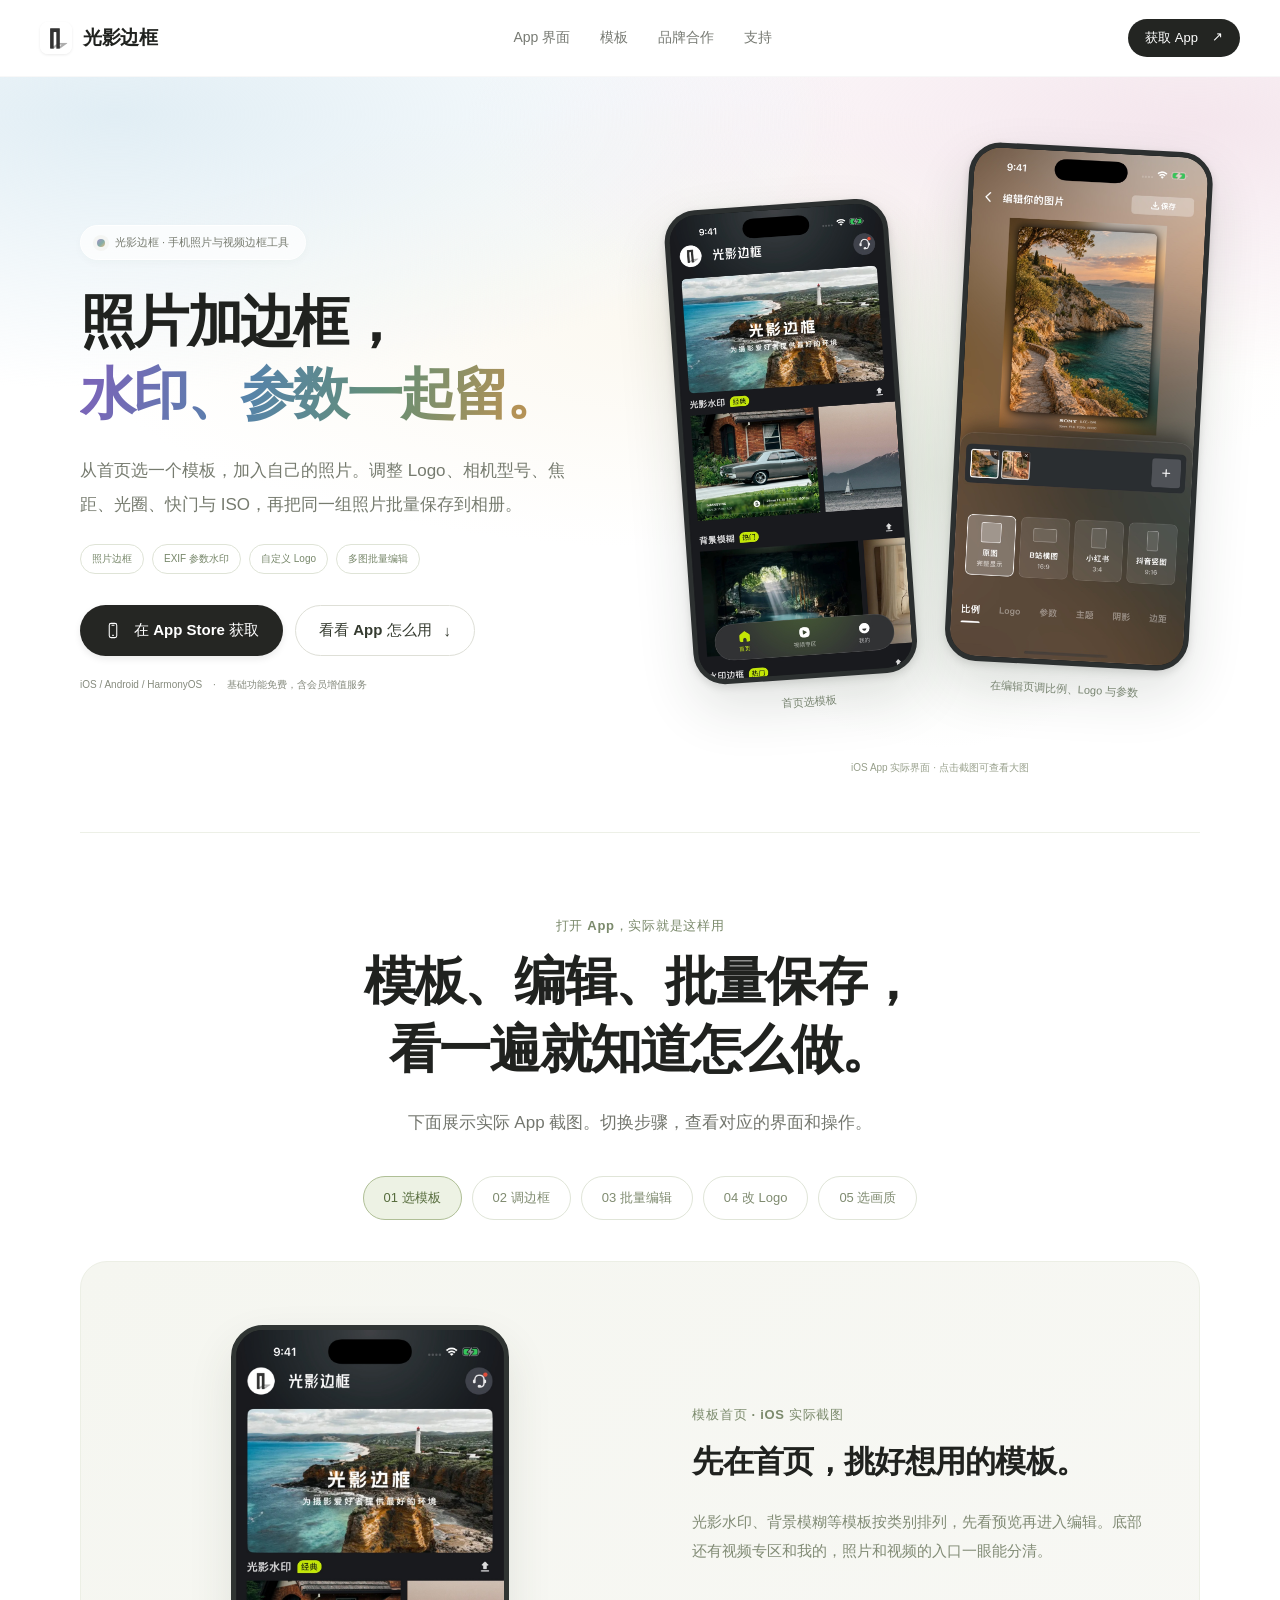
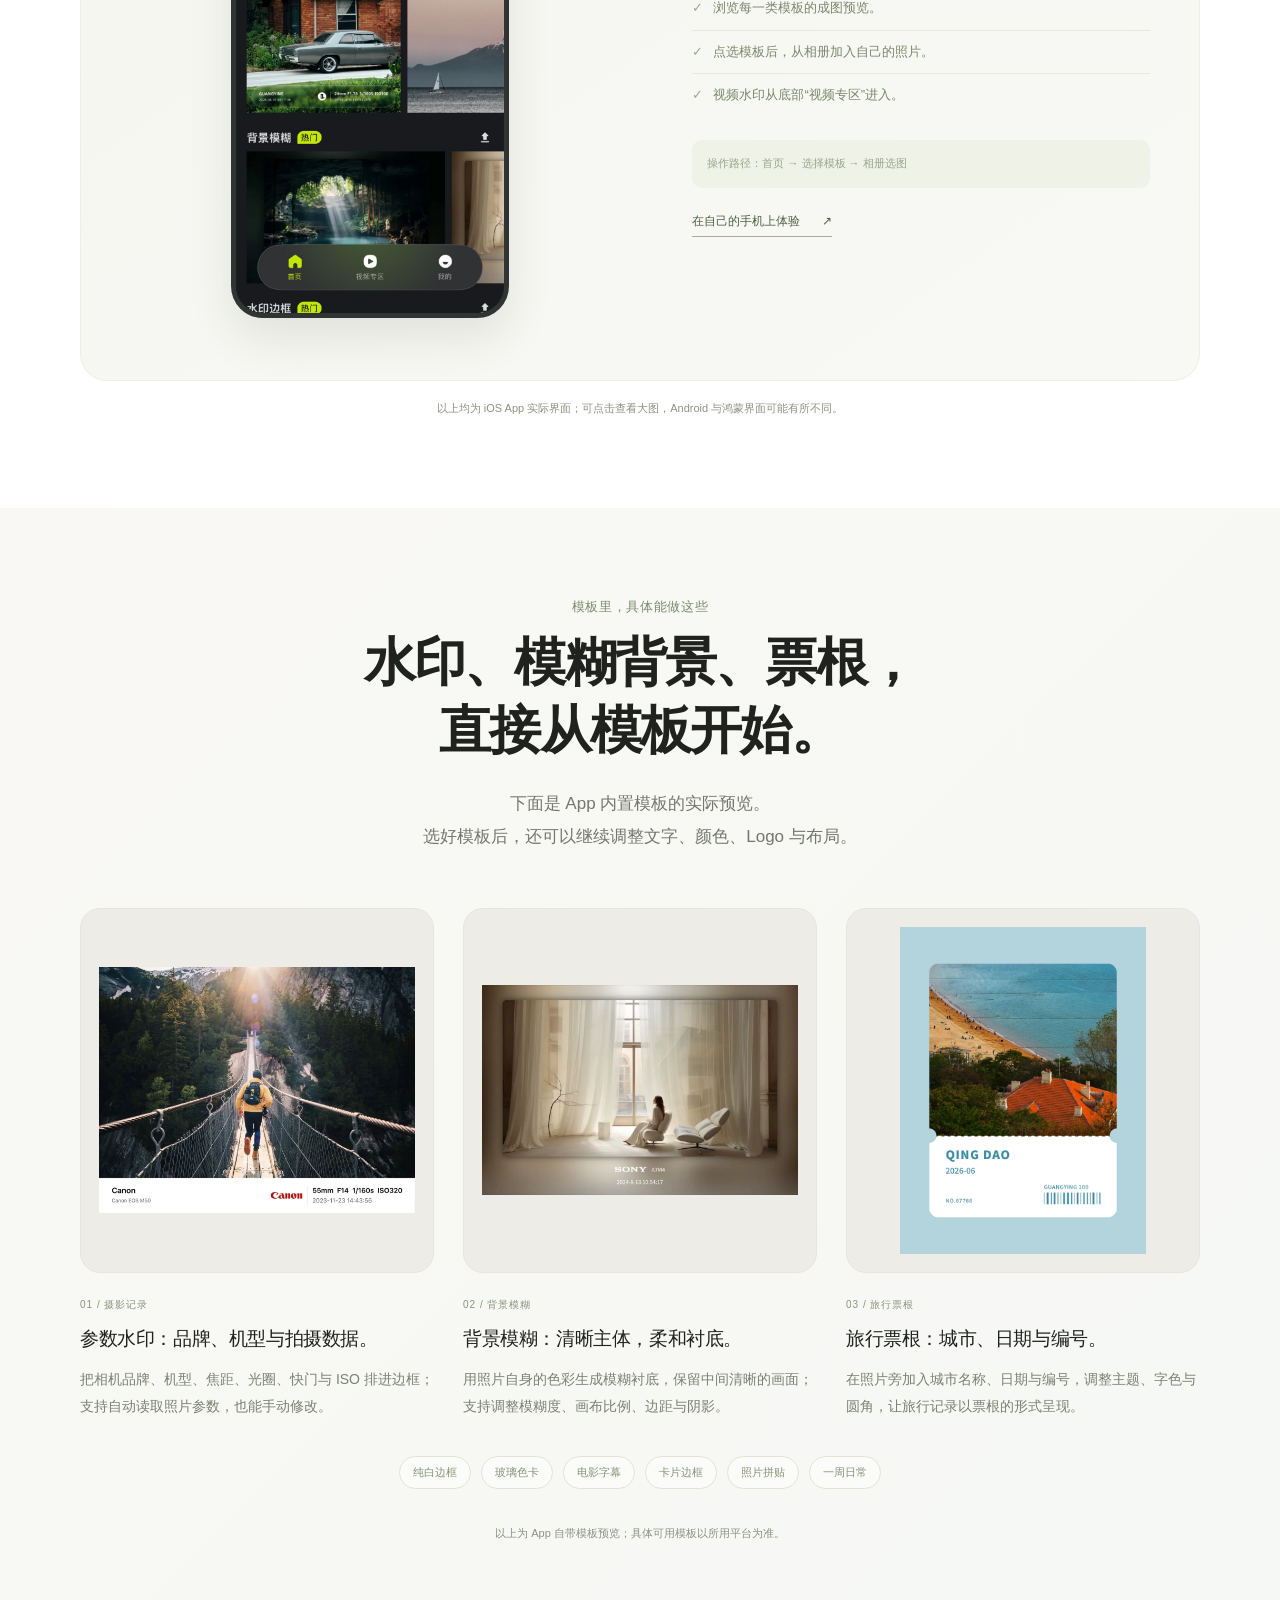
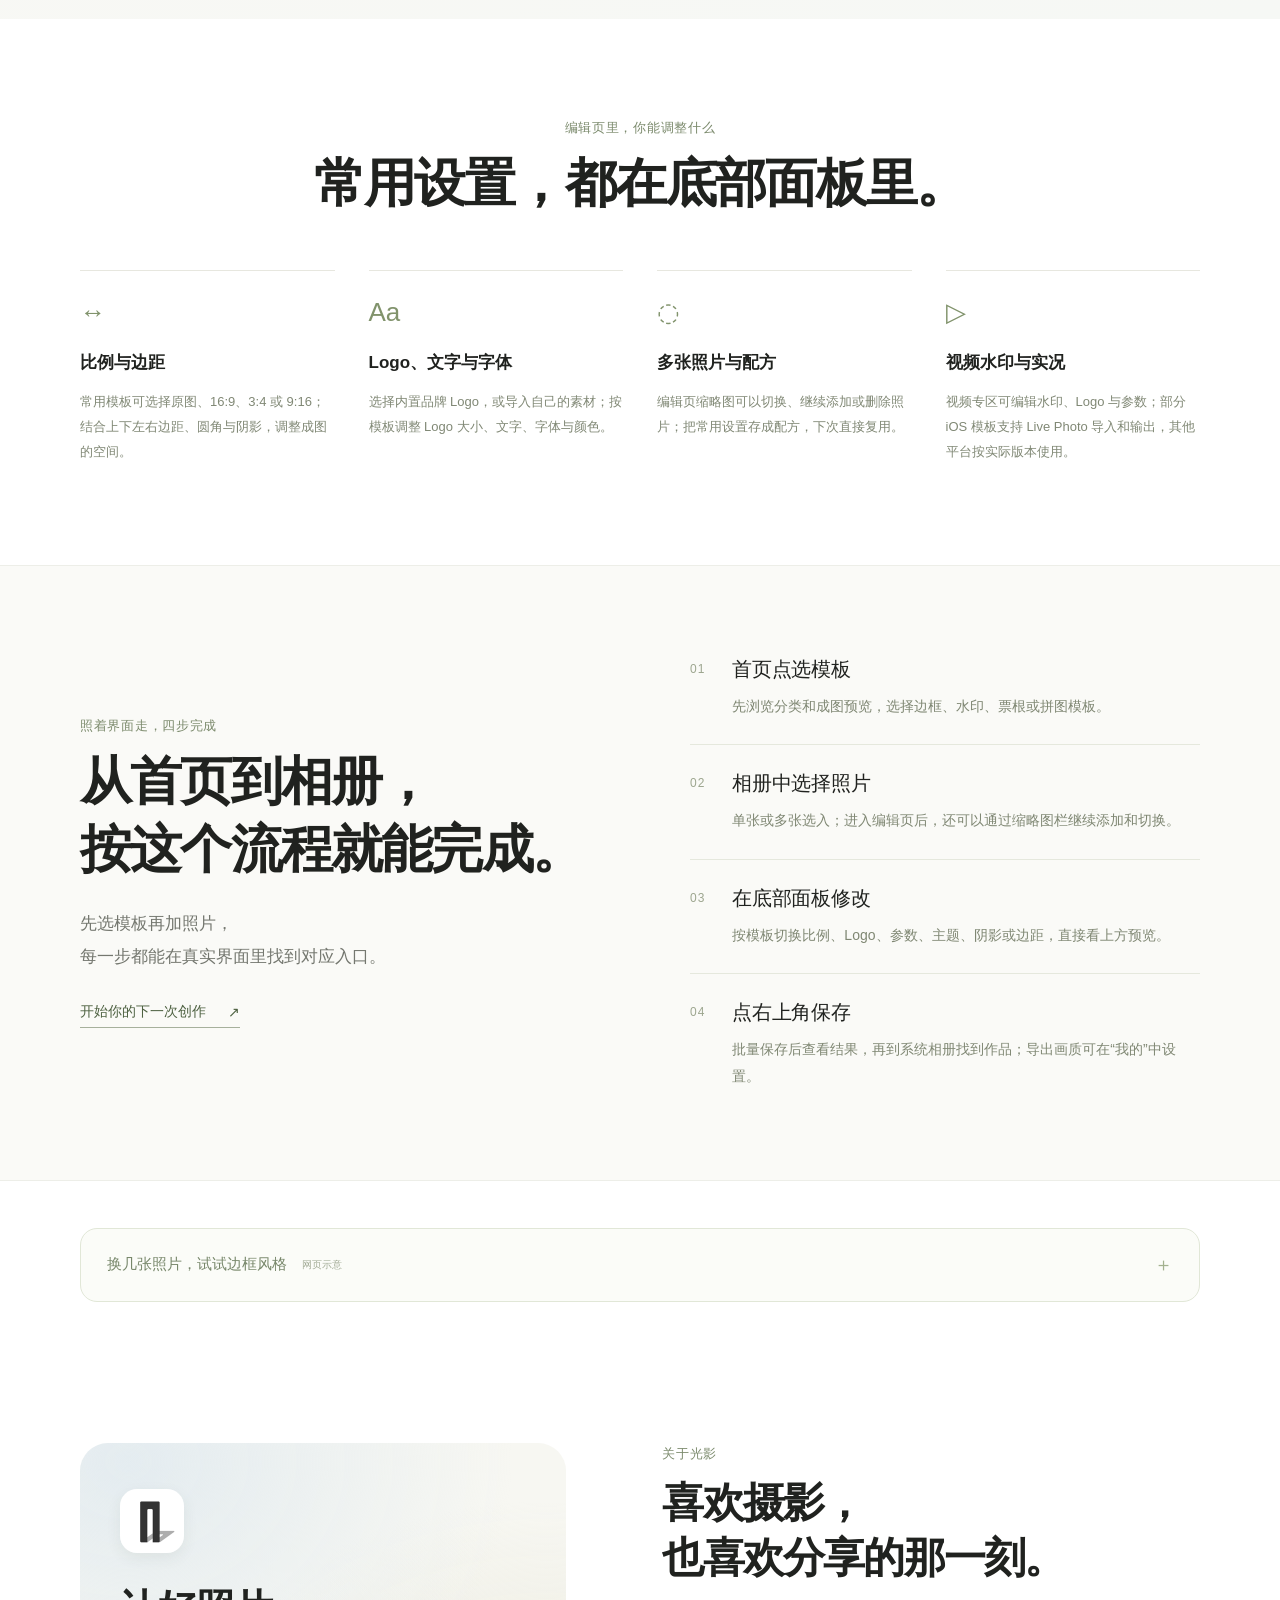
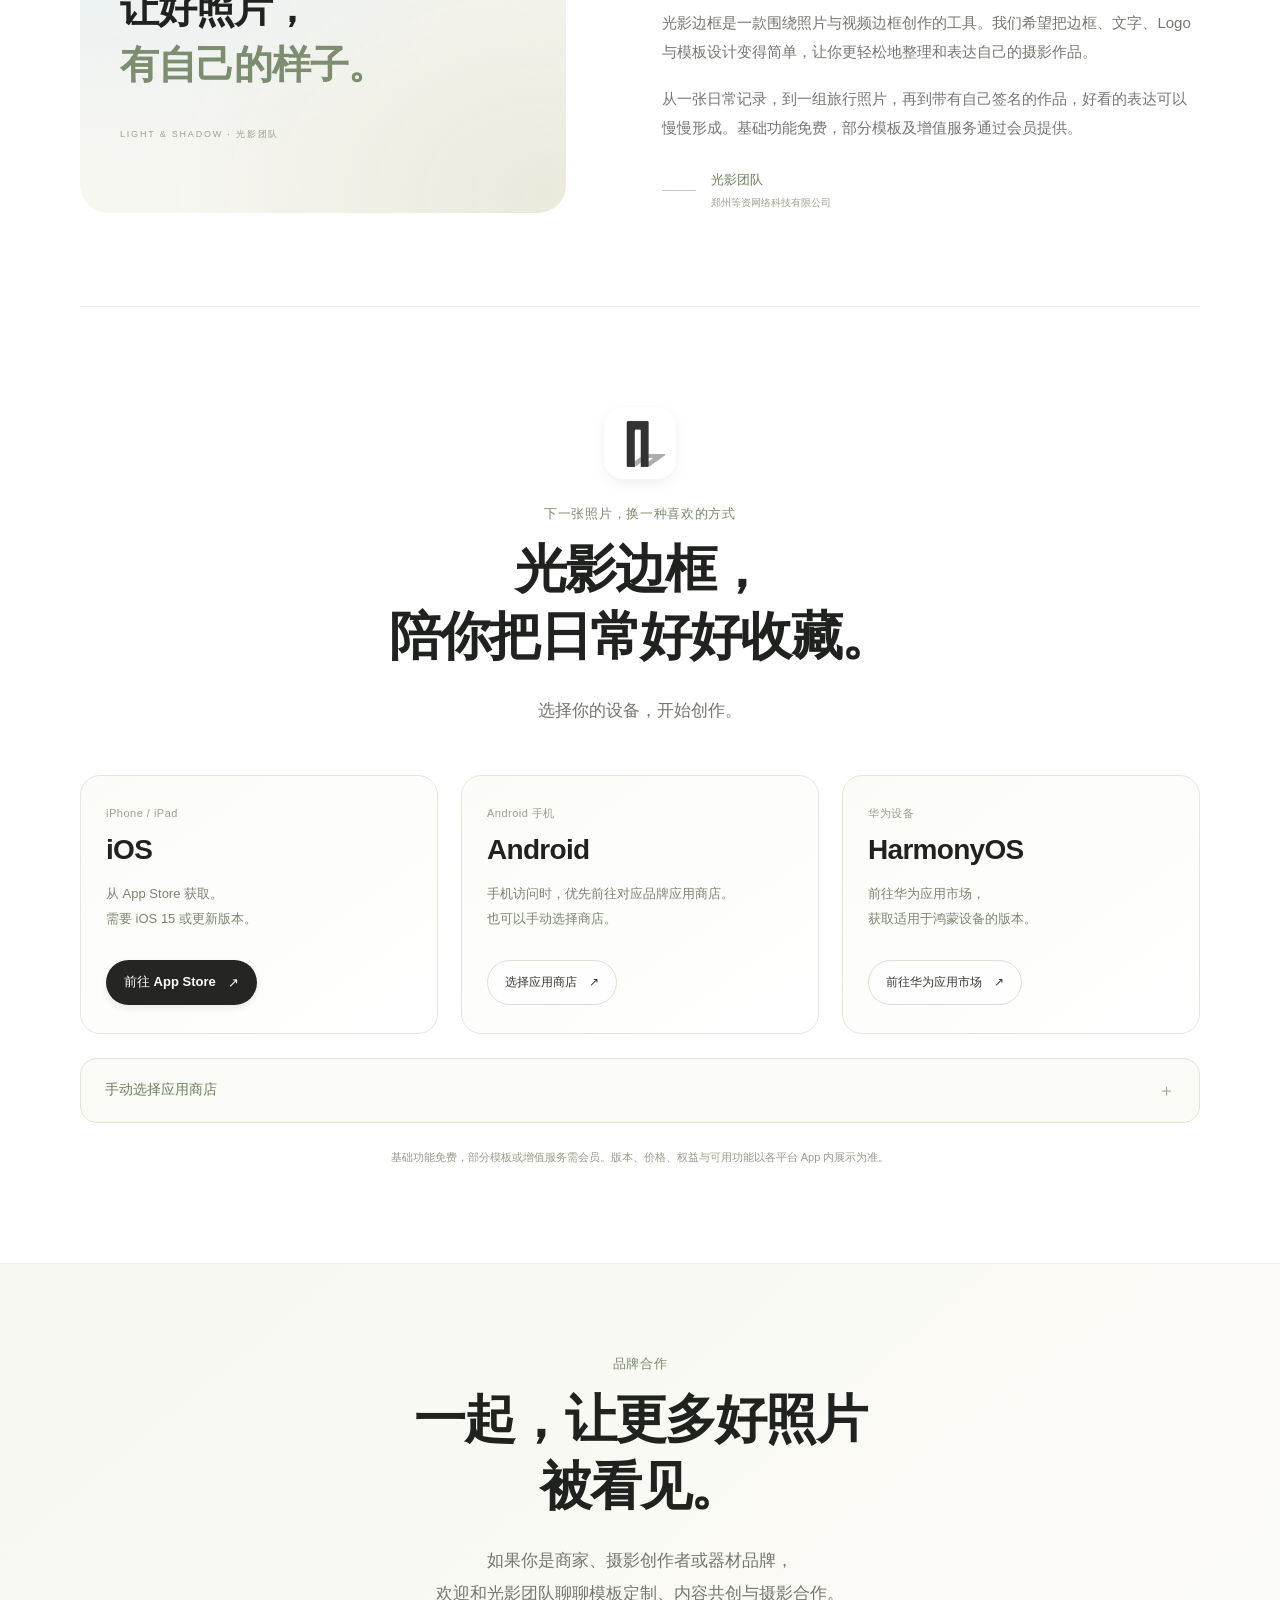
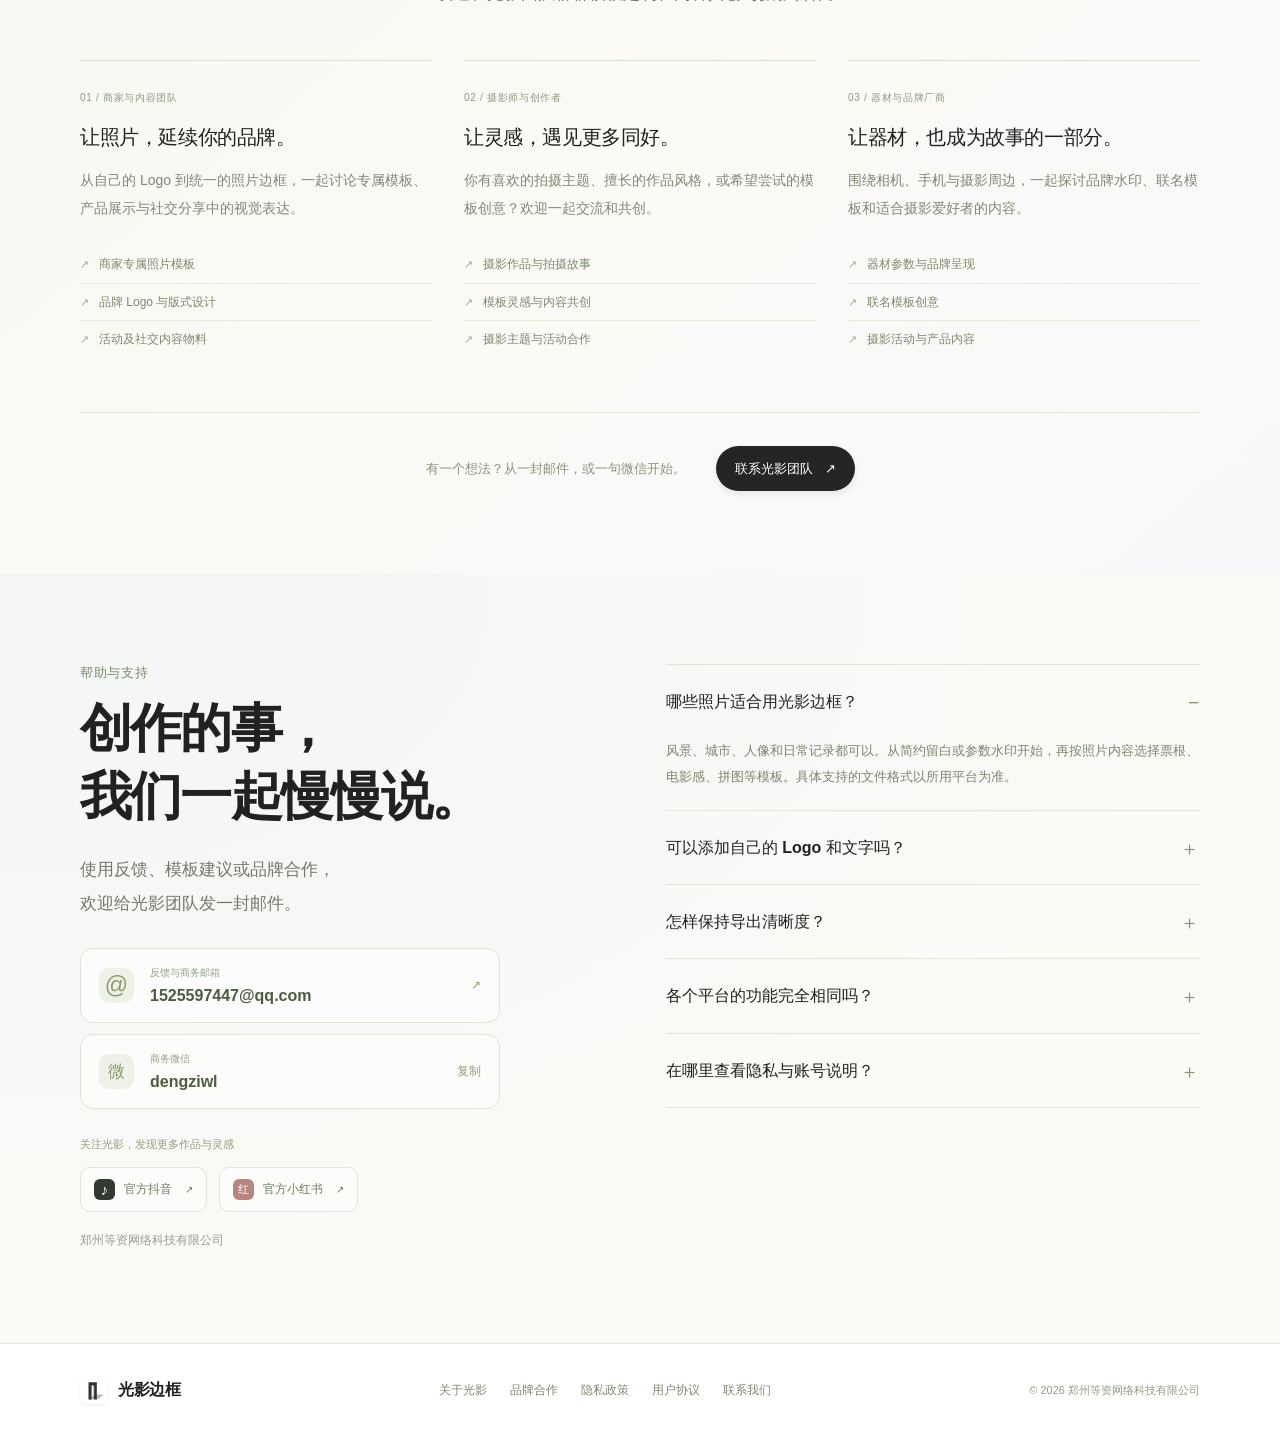
==== commit 87df1b68: "以真实背景模糊模板替换色卡主预览" ====
--- a/light-shadow-border/index.html
+++ b/light-shadow-border/index.html
@@ -17,7 +17,7 @@
 
 <section class="app-tour-section wrap" id="app-tour" aria-labelledby="app-tour-title"><div class="section-intro centered"><p class="eyebrow">打开 App，实际就是这样用</p><h2 id="app-tour-title">模板、编辑、批量保存，<br>看一遍就知道怎么做。</h2><p>下面展示实际 App 截图。切换步骤，查看对应的界面和操作。</p></div><div class="app-tour-tabs" role="tablist" aria-label="App 操作步骤"><button id="app-tab-home" type="button" role="tab" aria-selected="true" aria-controls="app-tour-panel" tabindex="0" data-app-step="home">01 选模板</button><button id="app-tab-editor" type="button" role="tab" aria-selected="false" aria-controls="app-tour-panel" tabindex="-1" data-app-step="editor">02 调边框</button><button id="app-tab-batch" type="button" role="tab" aria-selected="false" aria-controls="app-tour-panel" tabindex="-1" data-app-step="batch">03 批量编辑</button><button id="app-tab-logo" type="button" role="tab" aria-selected="false" aria-controls="app-tour-panel" tabindex="-1" data-app-step="logo">04 改 Logo</button><button id="app-tab-quality" type="button" role="tab" aria-selected="false" aria-controls="app-tour-panel" tabindex="-1" data-app-step="quality">05 选画质</button></div><div class="app-tour-panel" id="app-tour-panel" role="tabpanel" aria-labelledby="app-tab-home" tabindex="0"><div class="tour-screen-stage" id="tour-screen-stage" data-frame="phone"><a id="tour-screen-link" href="assets/app-home-ios.jpg" target="_blank" rel="noopener noreferrer" aria-label="查看当前 App 界面大图"><div class="tour-image-frame"><img id="tour-screen" src="assets/app-home-ios.jpg" alt="光影边框 iOS 模板首页。" width="1206" height="2622" loading="lazy"></div></a></div><div class="tour-step-copy"><p class="eyebrow" id="tour-platform">模板首页 · iOS 实际截图</p><h3 id="tour-step-title">先在首页，挑好想用的模板。</h3><p id="tour-step-description">光影水印、背景模糊等模板按类别排列，先看预览再进入编辑。底部还有视频专区和我的，照片和视频的入口一眼能分清。</p><ul id="tour-step-points"><li>浏览每一类模板的成图预览。</li><li>点选模板后，从相册加入自己的照片。</li><li>视频水印从底部“视频专区”进入。</li></ul><p class="tour-action-hint" id="tour-action-hint">操作路径：首页 → 选择模板 → 相册选图</p><a class="text-link" href="#download">在自己的手机上体验 <span aria-hidden="true">↗</span></a></div></div><p class="image-note">以上均为 iOS App 实际界面；可点击查看大图，Android 与鸿蒙界面可能有所不同。</p></section>
 
-<section class="templates-section" id="templates" aria-labelledby="templates-title"><div class="wrap"><div class="section-intro centered"><p class="eyebrow">模板里，具体能做这些</p><h2 id="templates-title">参数水印、票根、色卡，<br>直接从模板开始。</h2><p>下面是 App 内置模板的实际预览。<br>选好模板后，还可以继续调整文字、颜色、Logo 与布局。</p></div><div class="template-grid"><article class="template-card"><div class="template-art watermark-art"><img src="assets/template-watermark.webp" alt="App 内置模板预览：吊桥风景照片，下方展示相机品牌与拍摄参数。" width="1200" height="933" loading="lazy"></div><span class="template-index">01 / 摄影记录</span><h3>参数水印：品牌、机型与拍摄数据。</h3><p>把相机品牌、机型、焦距、光圈、快门与 ISO 排进边框；支持自动读取照片参数，也能手动修改。</p></article><article class="template-card"><div class="template-art ticket-art"><img src="assets/template-ticket.webp" alt="App 内置旅行票根模板：海边照片与城市名称、日期和条码组成票根。" width="1500" height="2000" loading="lazy"></div><span class="template-index">02 / 旅行票根</span><h3>旅行票根：城市、日期与编号。</h3><p>在照片旁加入城市名称、日期与编号，调整主题、字色与圆角，让旅行记录以票根的形式呈现。</p></article><article class="template-card"><div class="template-art palette-art"><img src="assets/template-palette.webp" alt="App 内置玻璃色卡模板：绿色森林照片上呈现毛玻璃配色卡片。" width="1500" height="2000" loading="lazy"></div><span class="template-index">03 / 色彩灵感</span><h3>玻璃色卡：把配色融入画面。</h3><p>将照片配色与半透明卡片组合，配合布局、文字与背景细节，做出色卡与玻璃层次效果。</p></article></div><div class="template-category-list" aria-label="其他模板类别"><span>纯白边框</span><span>背景模糊</span><span>电影字幕</span><span>卡片边框</span><span>照片拼贴</span><span>一周日常</span></div><p class="image-note">以上为 App 自带模板预览；具体可用模板以所用平台为准。</p></div></section>
+<section class="templates-section" id="templates" aria-labelledby="templates-title"><div class="wrap"><div class="section-intro centered"><p class="eyebrow">模板里，具体能做这些</p><h2 id="templates-title">水印、模糊背景、票根，<br>直接从模板开始。</h2><p>下面是 App 内置模板的实际预览。<br>选好模板后，还可以继续调整文字、颜色、Logo 与布局。</p></div><div class="template-grid"><article class="template-card"><div class="template-art watermark-art"><img src="assets/template-watermark.webp" alt="App 内置模板预览：吊桥风景照片，下方展示相机品牌与拍摄参数。" width="1200" height="933" loading="lazy"></div><span class="template-index">01 / 摄影记录</span><h3>参数水印：品牌、机型与拍摄数据。</h3><p>把相机品牌、机型、焦距、光圈、快门与 ISO 排进边框；支持自动读取照片参数，也能手动修改。</p></article><article class="template-card"><div class="template-art blur-art"><img src="assets/template-blur.webp" alt="App 内置背景模糊模板：窗边人像保持清晰，四周以照片自身的柔和色彩作模糊衬底，下方展示相机与日期。" width="1024" height="682" loading="lazy"></div><span class="template-index">02 / 背景模糊</span><h3>背景模糊：清晰主体，柔和衬底。</h3><p>用照片自身的色彩生成模糊衬底，保留中间清晰的画面；支持调整模糊度、画布比例、边距与阴影。</p></article><article class="template-card"><div class="template-art ticket-art"><img src="assets/template-ticket.webp" alt="App 内置旅行票根模板：海边照片与城市名称、日期和条码组成票根。" width="1500" height="2000" loading="lazy"></div><span class="template-index">03 / 旅行票根</span><h3>旅行票根：城市、日期与编号。</h3><p>在照片旁加入城市名称、日期与编号，调整主题、字色与圆角，让旅行记录以票根的形式呈现。</p></article></div><div class="template-category-list" aria-label="其他模板类别"><span>纯白边框</span><span>玻璃色卡</span><span>电影字幕</span><span>卡片边框</span><span>照片拼贴</span><span>一周日常</span></div><p class="image-note">以上为 App 自带模板预览；具体可用模板以所用平台为准。</p></div></section>
 
 <section class="features-section wrap" aria-labelledby="features-title"><div class="section-intro centered"><p class="eyebrow">编辑页里，你能调整什么</p><h2 id="features-title">常用设置，都在底部面板里。</h2></div><div class="feature-grid"><article><span class="feature-symbol" aria-hidden="true">↔</span><h3>比例与边距</h3><p>常用模板可选择原图、16:9、3:4 或 9:16；结合上下左右边距、圆角与阴影，调整成图的空间。</p></article><article><span class="feature-symbol" aria-hidden="true">Aa</span><h3>Logo、文字与字体</h3><p>选择内置品牌 Logo，或导入自己的素材；按模板调整 Logo 大小、文字、字体与颜色。</p></article><article><span class="feature-symbol" aria-hidden="true">◌</span><h3>多张照片与配方</h3><p>编辑页缩略图可以切换、继续添加或删除照片；把常用设置存成配方，下次直接复用。</p></article><article><span class="feature-symbol" aria-hidden="true">▷</span><h3>视频水印与实况</h3><p>视频专区可编辑水印、Logo 与参数；部分 iOS 模板支持 Live Photo 导入和输出，其他平台按实际版本使用。</p></article></div></section>
 
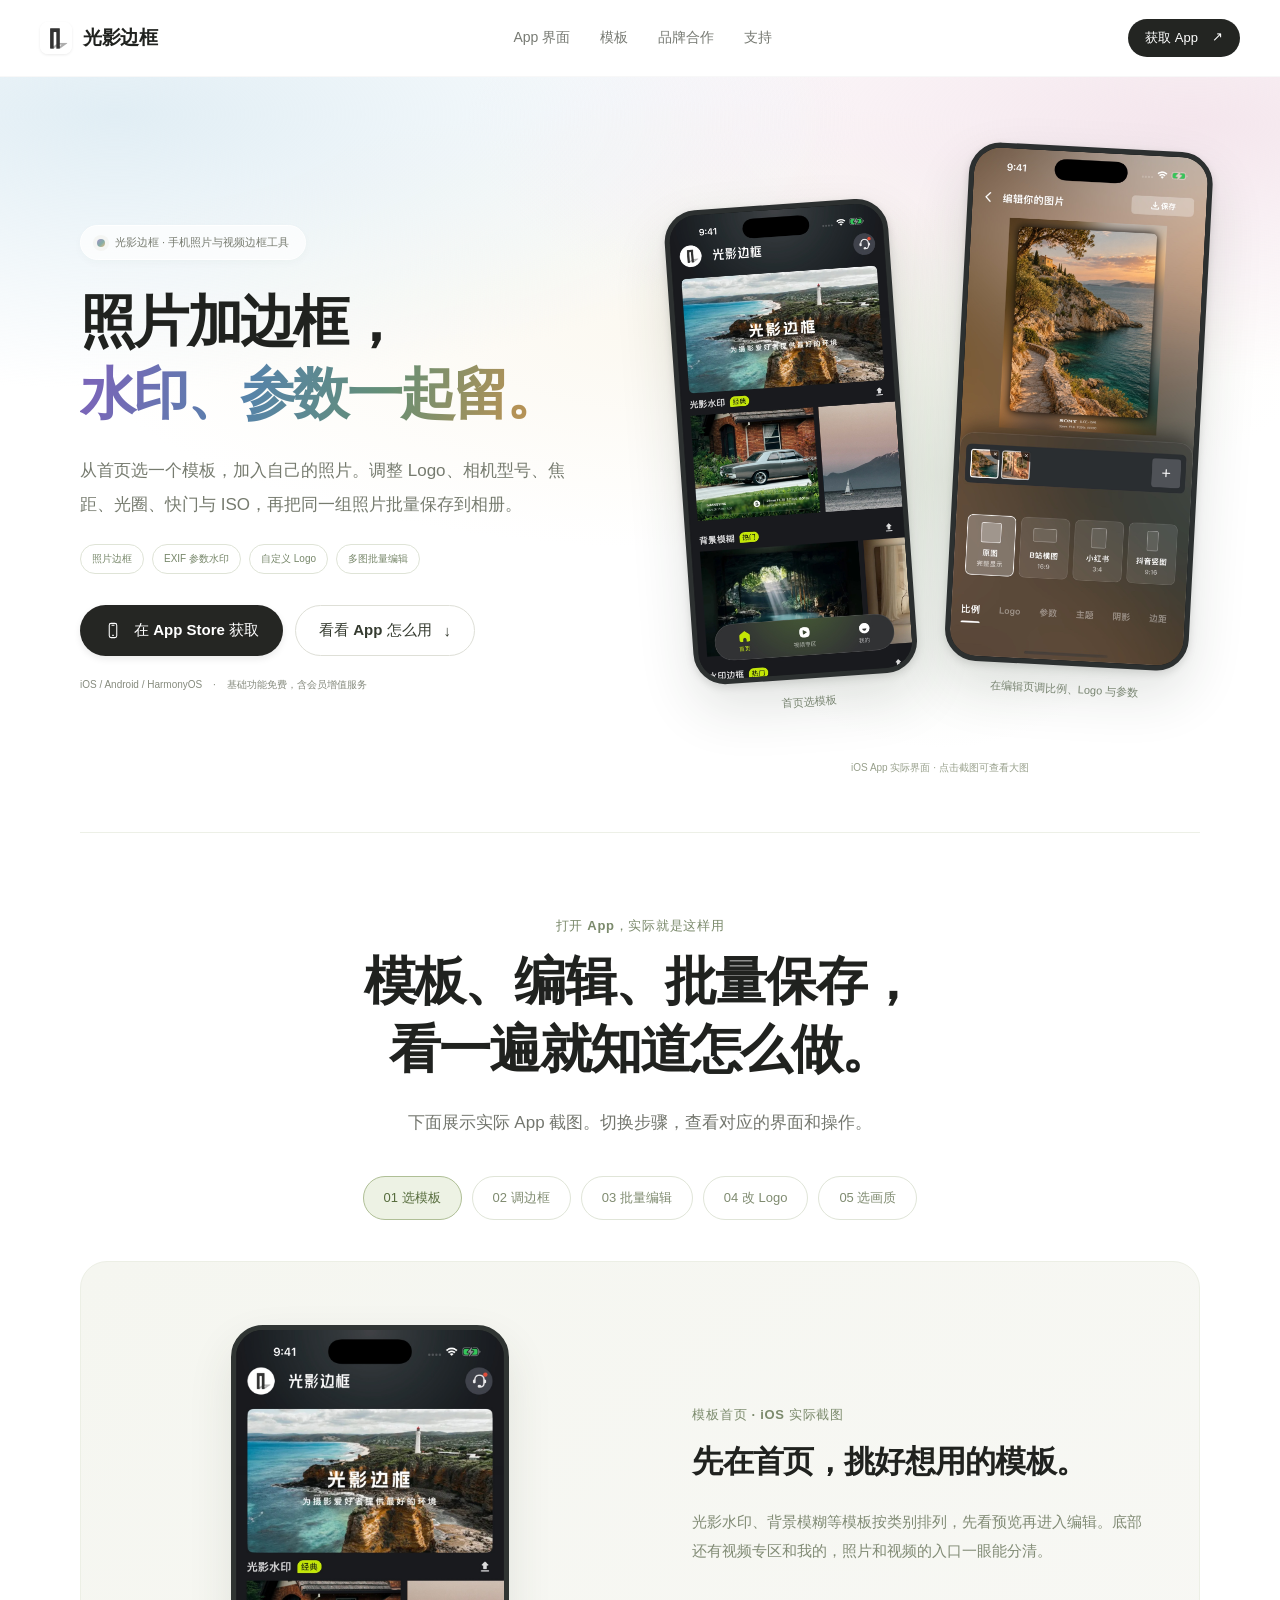
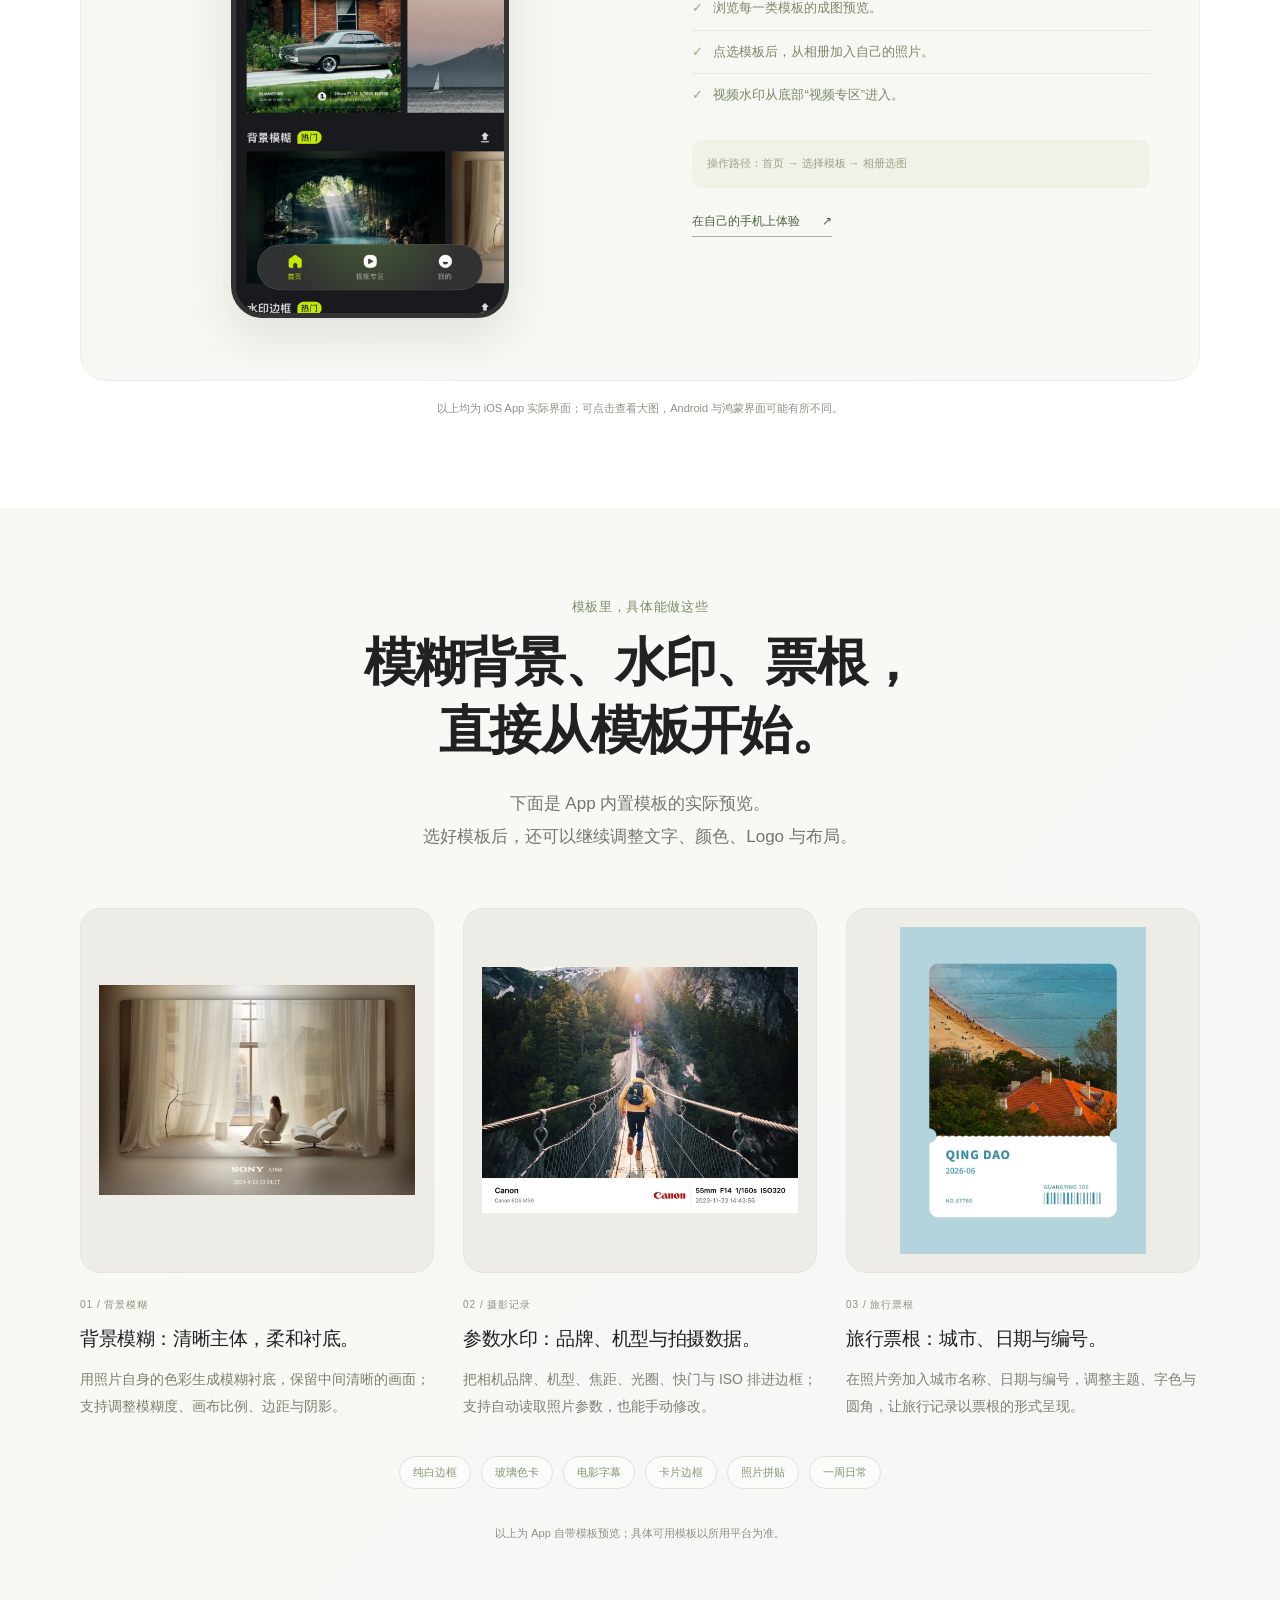
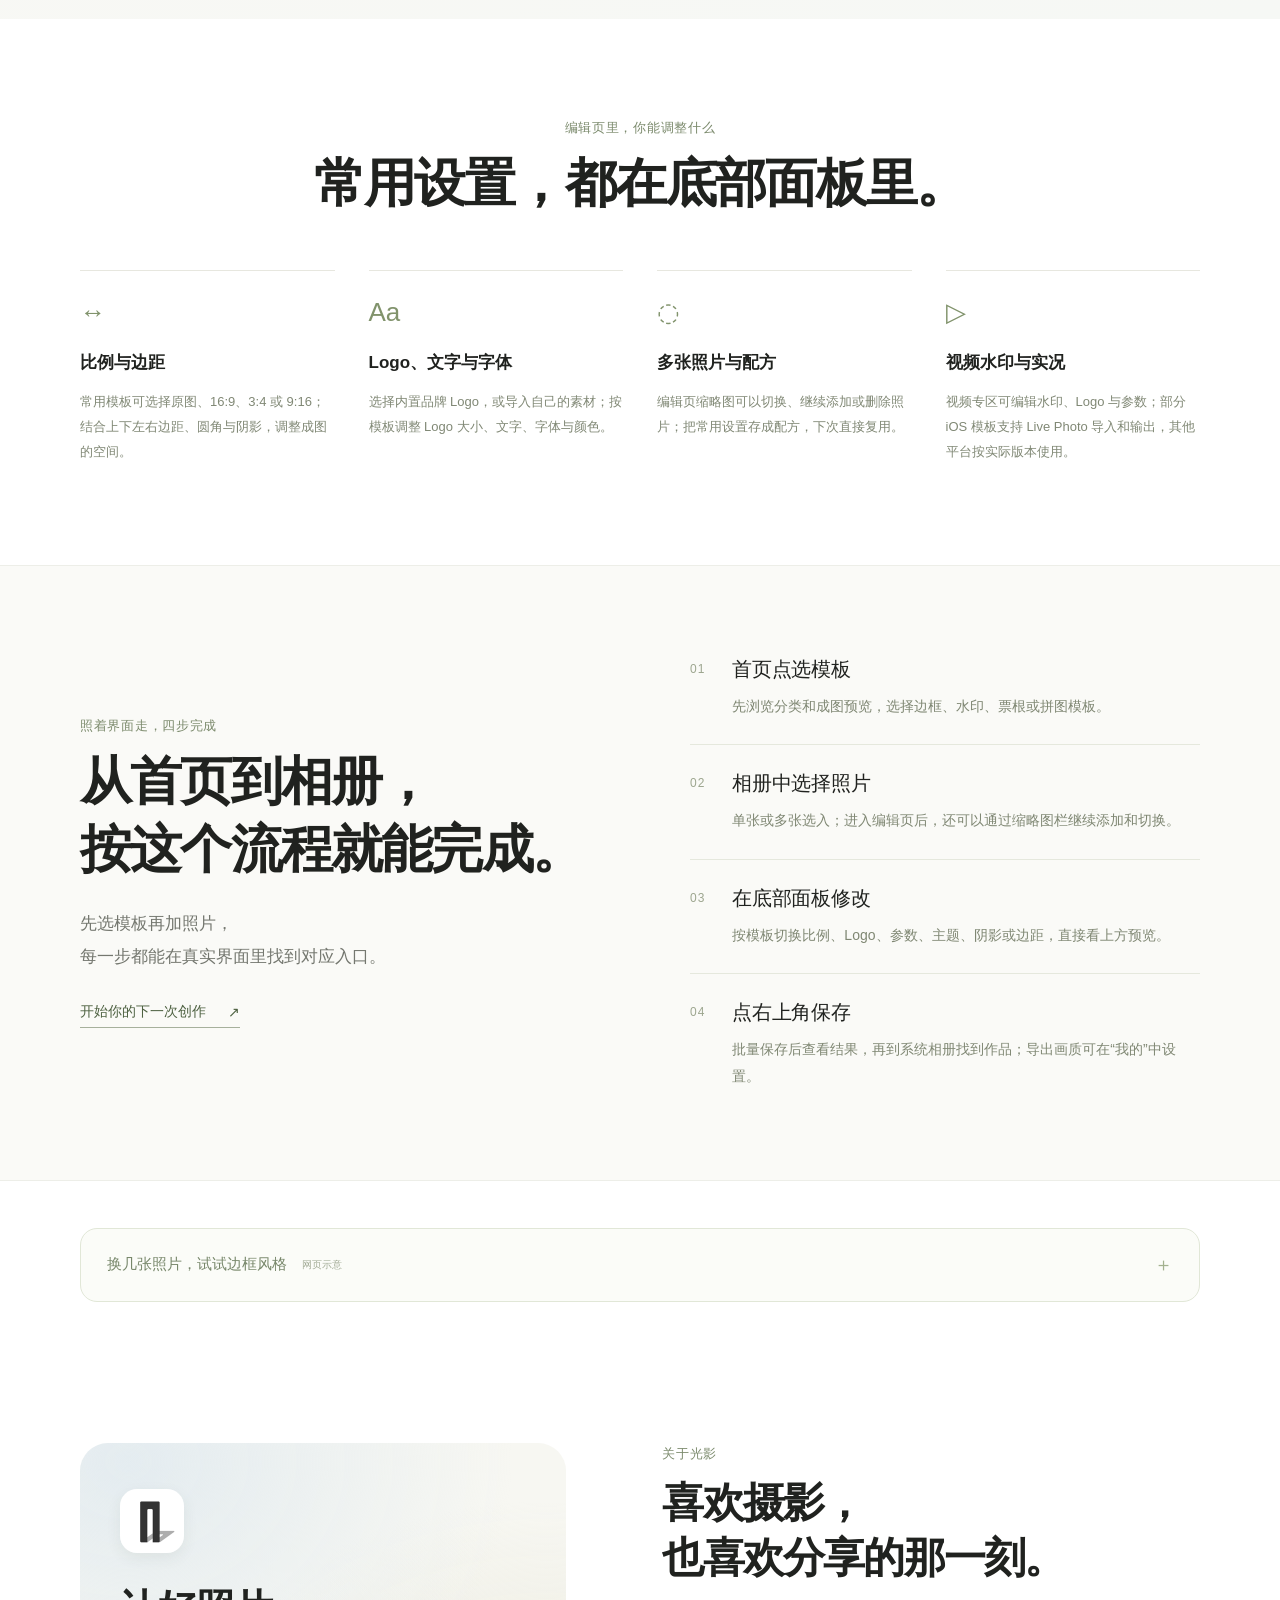
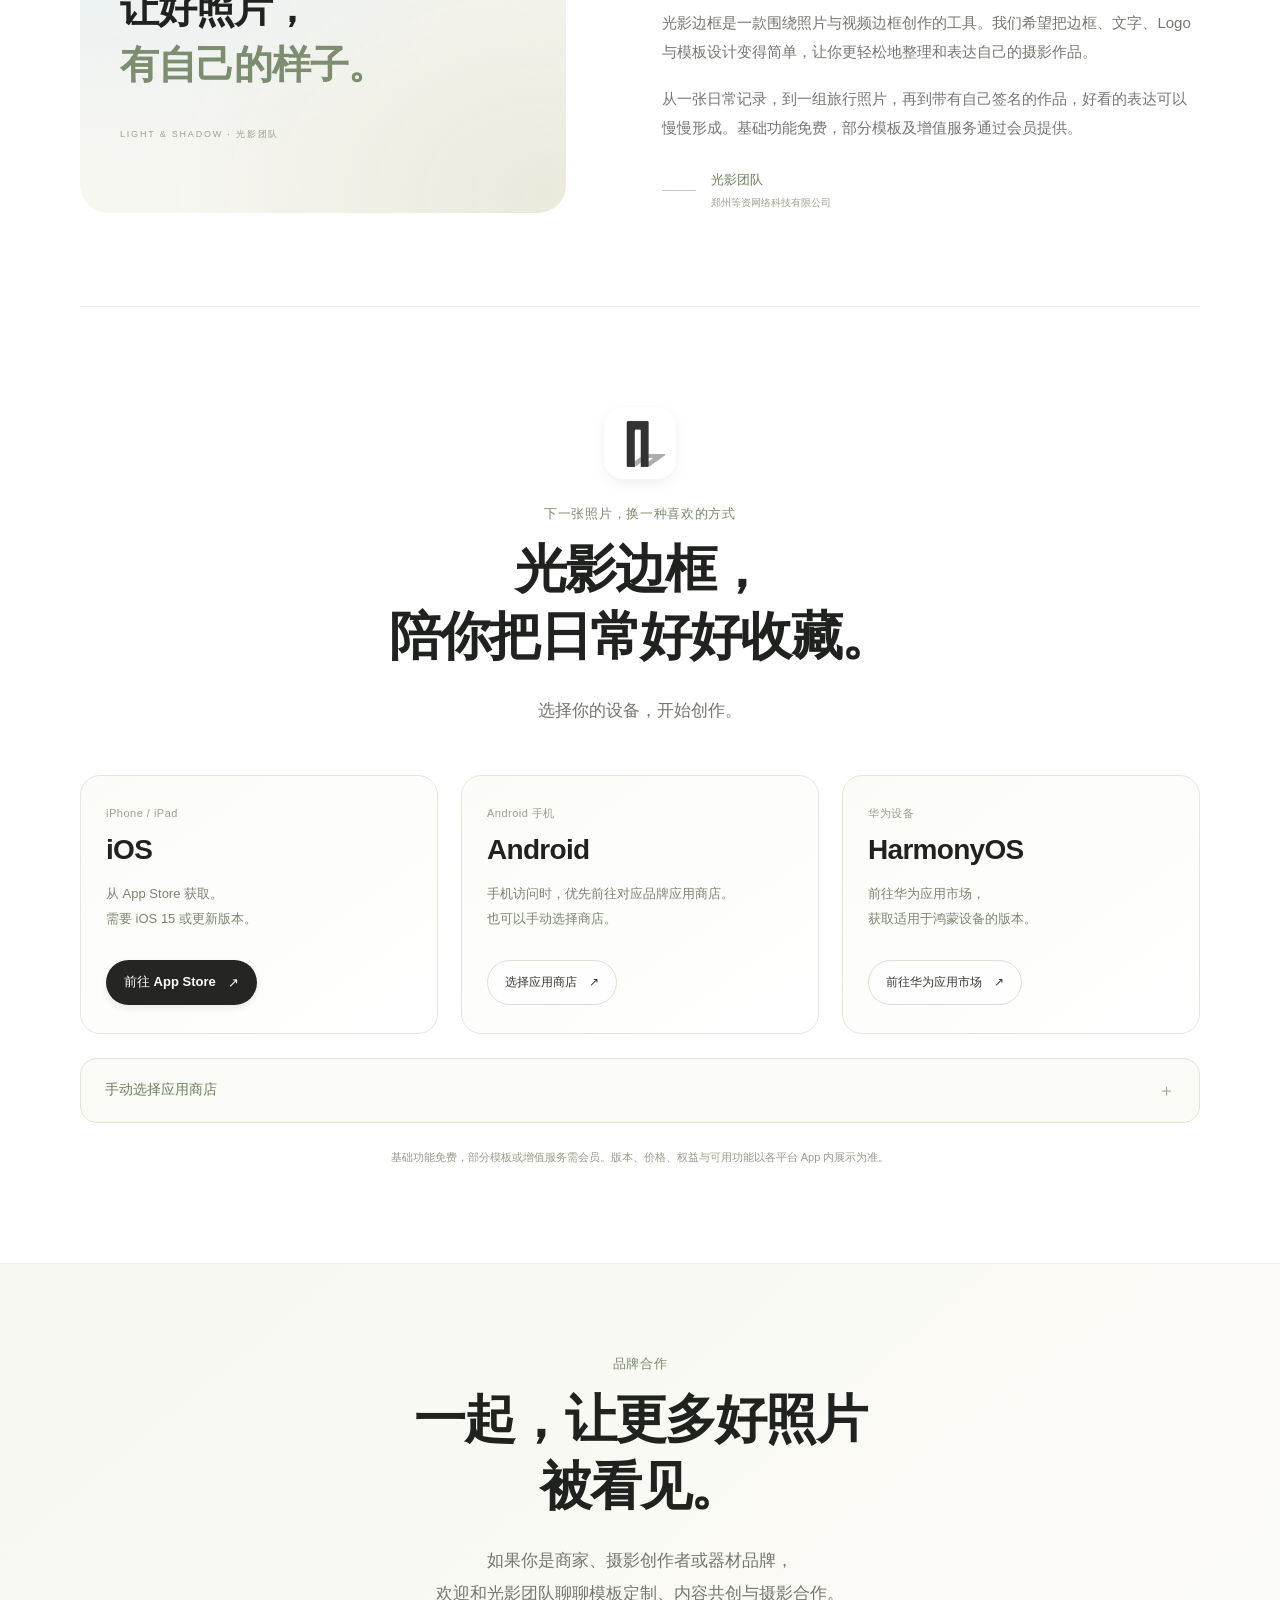
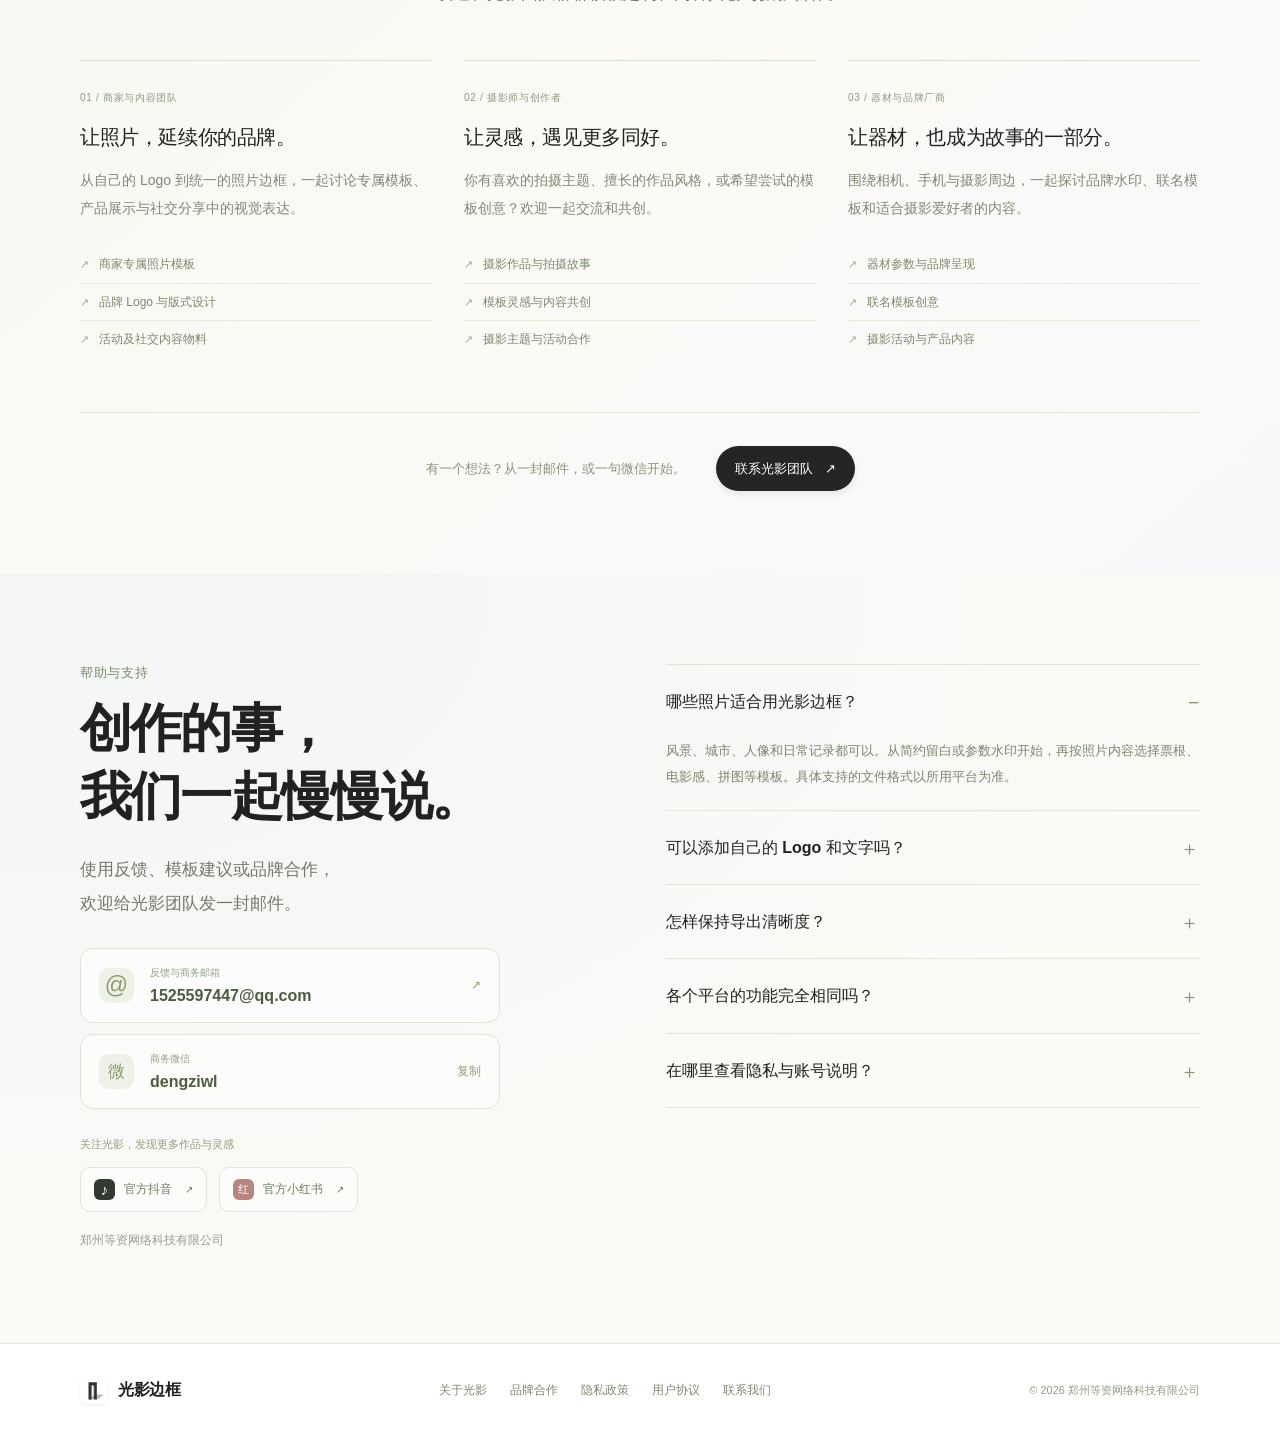
==== commit 3ee6e3e8: "将背景模糊调整为首个模板预览" ====
--- a/light-shadow-border/index.html
+++ b/light-shadow-border/index.html
@@ -17,7 +17,7 @@
 
 <section class="app-tour-section wrap" id="app-tour" aria-labelledby="app-tour-title"><div class="section-intro centered"><p class="eyebrow">打开 App，实际就是这样用</p><h2 id="app-tour-title">模板、编辑、批量保存，<br>看一遍就知道怎么做。</h2><p>下面展示实际 App 截图。切换步骤，查看对应的界面和操作。</p></div><div class="app-tour-tabs" role="tablist" aria-label="App 操作步骤"><button id="app-tab-home" type="button" role="tab" aria-selected="true" aria-controls="app-tour-panel" tabindex="0" data-app-step="home">01 选模板</button><button id="app-tab-editor" type="button" role="tab" aria-selected="false" aria-controls="app-tour-panel" tabindex="-1" data-app-step="editor">02 调边框</button><button id="app-tab-batch" type="button" role="tab" aria-selected="false" aria-controls="app-tour-panel" tabindex="-1" data-app-step="batch">03 批量编辑</button><button id="app-tab-logo" type="button" role="tab" aria-selected="false" aria-controls="app-tour-panel" tabindex="-1" data-app-step="logo">04 改 Logo</button><button id="app-tab-quality" type="button" role="tab" aria-selected="false" aria-controls="app-tour-panel" tabindex="-1" data-app-step="quality">05 选画质</button></div><div class="app-tour-panel" id="app-tour-panel" role="tabpanel" aria-labelledby="app-tab-home" tabindex="0"><div class="tour-screen-stage" id="tour-screen-stage" data-frame="phone"><a id="tour-screen-link" href="assets/app-home-ios.jpg" target="_blank" rel="noopener noreferrer" aria-label="查看当前 App 界面大图"><div class="tour-image-frame"><img id="tour-screen" src="assets/app-home-ios.jpg" alt="光影边框 iOS 模板首页。" width="1206" height="2622" loading="lazy"></div></a></div><div class="tour-step-copy"><p class="eyebrow" id="tour-platform">模板首页 · iOS 实际截图</p><h3 id="tour-step-title">先在首页，挑好想用的模板。</h3><p id="tour-step-description">光影水印、背景模糊等模板按类别排列，先看预览再进入编辑。底部还有视频专区和我的，照片和视频的入口一眼能分清。</p><ul id="tour-step-points"><li>浏览每一类模板的成图预览。</li><li>点选模板后，从相册加入自己的照片。</li><li>视频水印从底部“视频专区”进入。</li></ul><p class="tour-action-hint" id="tour-action-hint">操作路径：首页 → 选择模板 → 相册选图</p><a class="text-link" href="#download">在自己的手机上体验 <span aria-hidden="true">↗</span></a></div></div><p class="image-note">以上均为 iOS App 实际界面；可点击查看大图，Android 与鸿蒙界面可能有所不同。</p></section>
 
-<section class="templates-section" id="templates" aria-labelledby="templates-title"><div class="wrap"><div class="section-intro centered"><p class="eyebrow">模板里，具体能做这些</p><h2 id="templates-title">水印、模糊背景、票根，<br>直接从模板开始。</h2><p>下面是 App 内置模板的实际预览。<br>选好模板后，还可以继续调整文字、颜色、Logo 与布局。</p></div><div class="template-grid"><article class="template-card"><div class="template-art watermark-art"><img src="assets/template-watermark.webp" alt="App 内置模板预览：吊桥风景照片，下方展示相机品牌与拍摄参数。" width="1200" height="933" loading="lazy"></div><span class="template-index">01 / 摄影记录</span><h3>参数水印：品牌、机型与拍摄数据。</h3><p>把相机品牌、机型、焦距、光圈、快门与 ISO 排进边框；支持自动读取照片参数，也能手动修改。</p></article><article class="template-card"><div class="template-art blur-art"><img src="assets/template-blur.webp" alt="App 内置背景模糊模板：窗边人像保持清晰，四周以照片自身的柔和色彩作模糊衬底，下方展示相机与日期。" width="1024" height="682" loading="lazy"></div><span class="template-index">02 / 背景模糊</span><h3>背景模糊：清晰主体，柔和衬底。</h3><p>用照片自身的色彩生成模糊衬底，保留中间清晰的画面；支持调整模糊度、画布比例、边距与阴影。</p></article><article class="template-card"><div class="template-art ticket-art"><img src="assets/template-ticket.webp" alt="App 内置旅行票根模板：海边照片与城市名称、日期和条码组成票根。" width="1500" height="2000" loading="lazy"></div><span class="template-index">03 / 旅行票根</span><h3>旅行票根：城市、日期与编号。</h3><p>在照片旁加入城市名称、日期与编号，调整主题、字色与圆角，让旅行记录以票根的形式呈现。</p></article></div><div class="template-category-list" aria-label="其他模板类别"><span>纯白边框</span><span>玻璃色卡</span><span>电影字幕</span><span>卡片边框</span><span>照片拼贴</span><span>一周日常</span></div><p class="image-note">以上为 App 自带模板预览；具体可用模板以所用平台为准。</p></div></section>
+<section class="templates-section" id="templates" aria-labelledby="templates-title"><div class="wrap"><div class="section-intro centered"><p class="eyebrow">模板里，具体能做这些</p><h2 id="templates-title">模糊背景、水印、票根，<br>直接从模板开始。</h2><p>下面是 App 内置模板的实际预览。<br>选好模板后，还可以继续调整文字、颜色、Logo 与布局。</p></div><div class="template-grid"><article class="template-card"><div class="template-art blur-art"><img src="assets/template-blur.webp" alt="App 内置背景模糊模板：窗边人像保持清晰，四周以照片自身的柔和色彩作模糊衬底，下方展示相机与日期。" width="1024" height="682" loading="lazy"></div><span class="template-index">01 / 背景模糊</span><h3>背景模糊：清晰主体，柔和衬底。</h3><p>用照片自身的色彩生成模糊衬底，保留中间清晰的画面；支持调整模糊度、画布比例、边距与阴影。</p></article><article class="template-card"><div class="template-art watermark-art"><img src="assets/template-watermark.webp" alt="App 内置模板预览：吊桥风景照片，下方展示相机品牌与拍摄参数。" width="1200" height="933" loading="lazy"></div><span class="template-index">02 / 摄影记录</span><h3>参数水印：品牌、机型与拍摄数据。</h3><p>把相机品牌、机型、焦距、光圈、快门与 ISO 排进边框；支持自动读取照片参数，也能手动修改。</p></article><article class="template-card"><div class="template-art ticket-art"><img src="assets/template-ticket.webp" alt="App 内置旅行票根模板：海边照片与城市名称、日期和条码组成票根。" width="1500" height="2000" loading="lazy"></div><span class="template-index">03 / 旅行票根</span><h3>旅行票根：城市、日期与编号。</h3><p>在照片旁加入城市名称、日期与编号，调整主题、字色与圆角，让旅行记录以票根的形式呈现。</p></article></div><div class="template-category-list" aria-label="其他模板类别"><span>纯白边框</span><span>玻璃色卡</span><span>电影字幕</span><span>卡片边框</span><span>照片拼贴</span><span>一周日常</span></div><p class="image-note">以上为 App 自带模板预览；具体可用模板以所用平台为准。</p></div></section>
 
 <section class="features-section wrap" aria-labelledby="features-title"><div class="section-intro centered"><p class="eyebrow">编辑页里，你能调整什么</p><h2 id="features-title">常用设置，都在底部面板里。</h2></div><div class="feature-grid"><article><span class="feature-symbol" aria-hidden="true">↔</span><h3>比例与边距</h3><p>常用模板可选择原图、16:9、3:4 或 9:16；结合上下左右边距、圆角与阴影，调整成图的空间。</p></article><article><span class="feature-symbol" aria-hidden="true">Aa</span><h3>Logo、文字与字体</h3><p>选择内置品牌 Logo，或导入自己的素材；按模板调整 Logo 大小、文字、字体与颜色。</p></article><article><span class="feature-symbol" aria-hidden="true">◌</span><h3>多张照片与配方</h3><p>编辑页缩略图可以切换、继续添加或删除照片；把常用设置存成配方，下次直接复用。</p></article><article><span class="feature-symbol" aria-hidden="true">▷</span><h3>视频水印与实况</h3><p>视频专区可编辑水印、Logo 与参数；部分 iOS 模板支持 Live Photo 导入和输出，其他平台按实际版本使用。</p></article></div></section>
 
